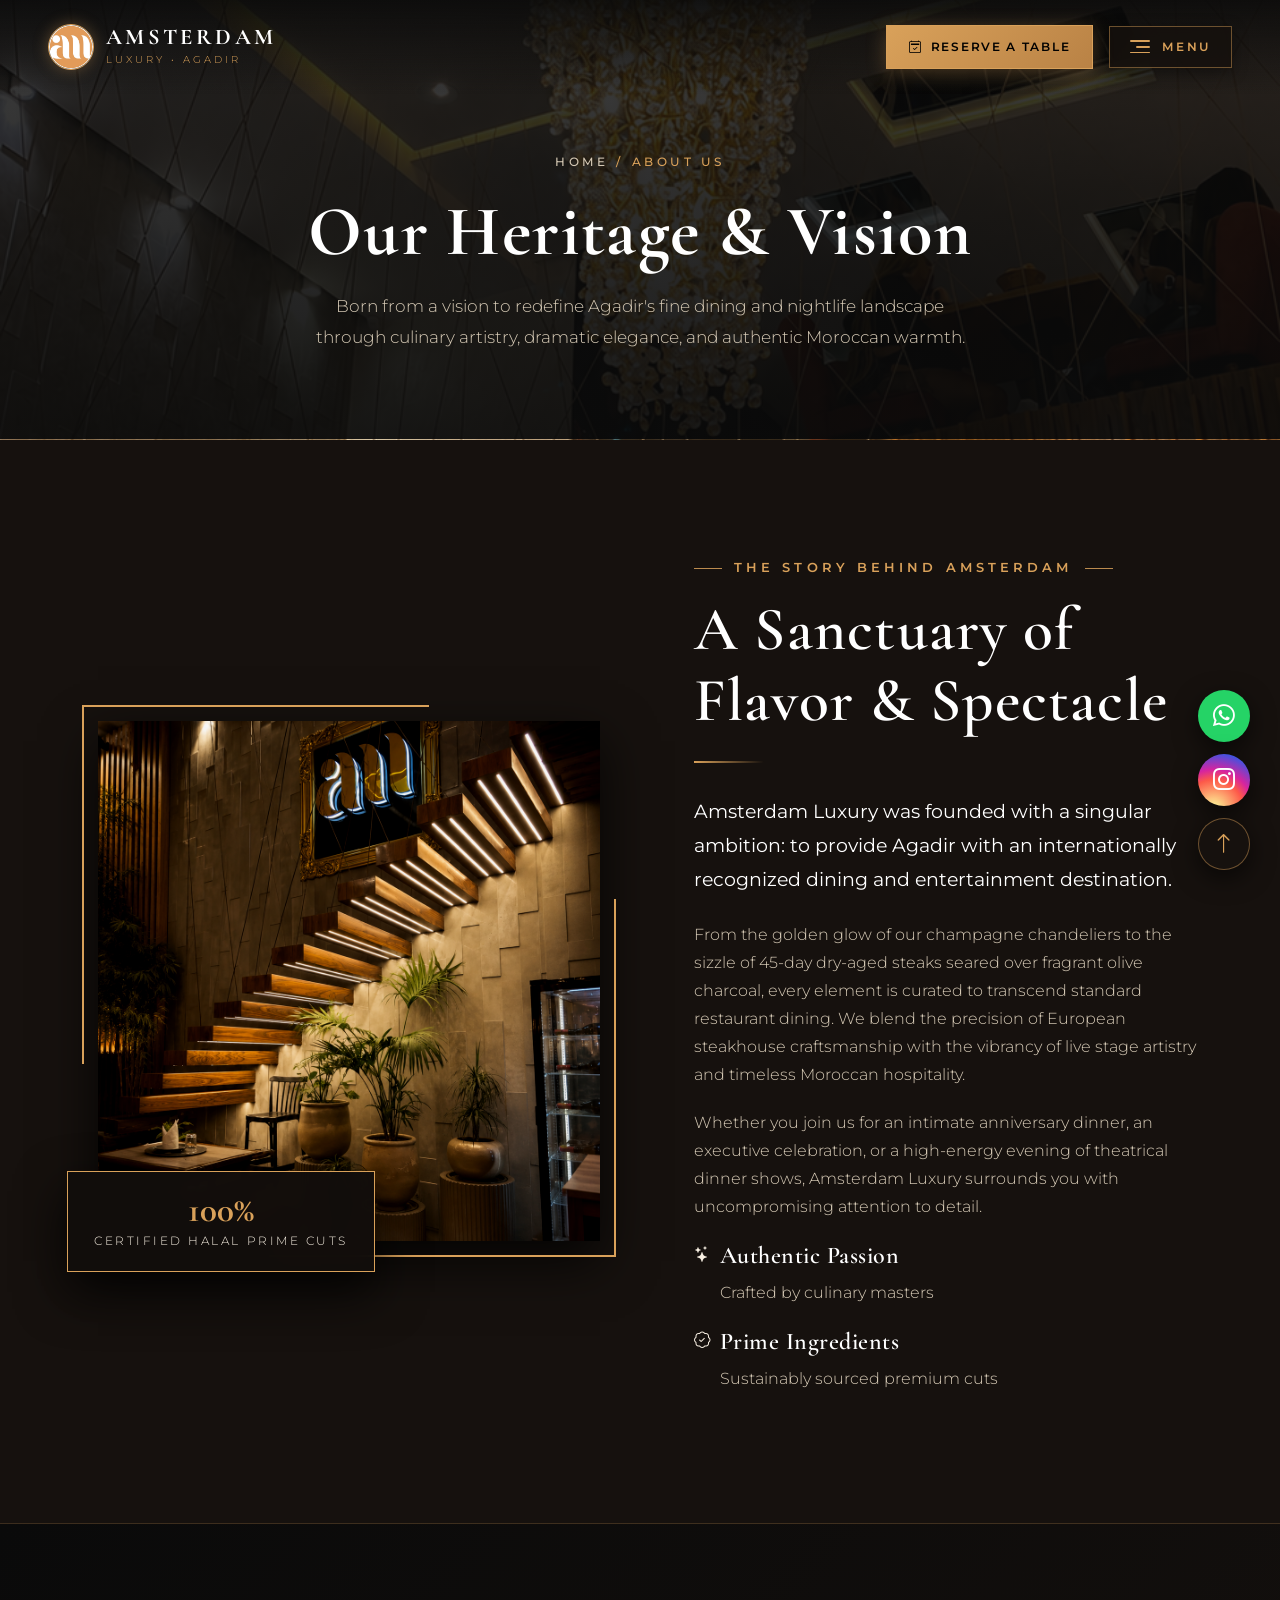
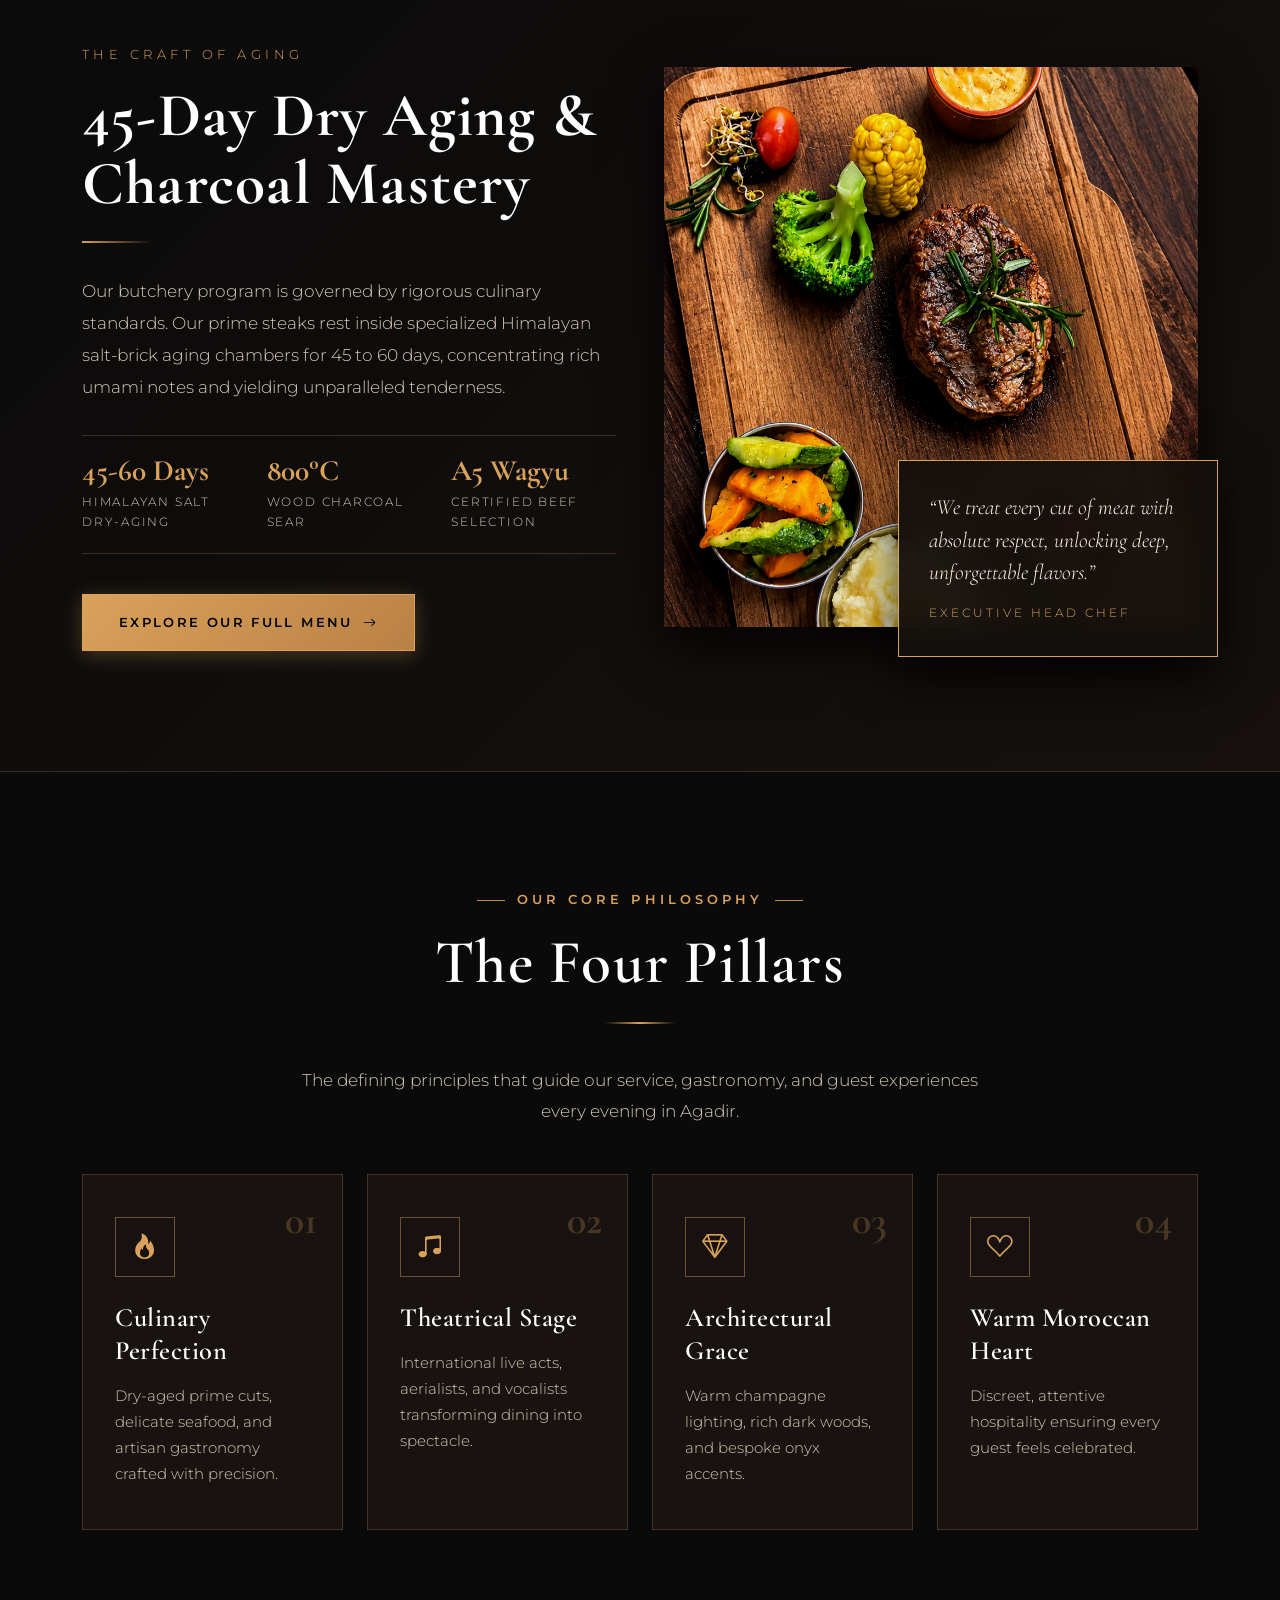
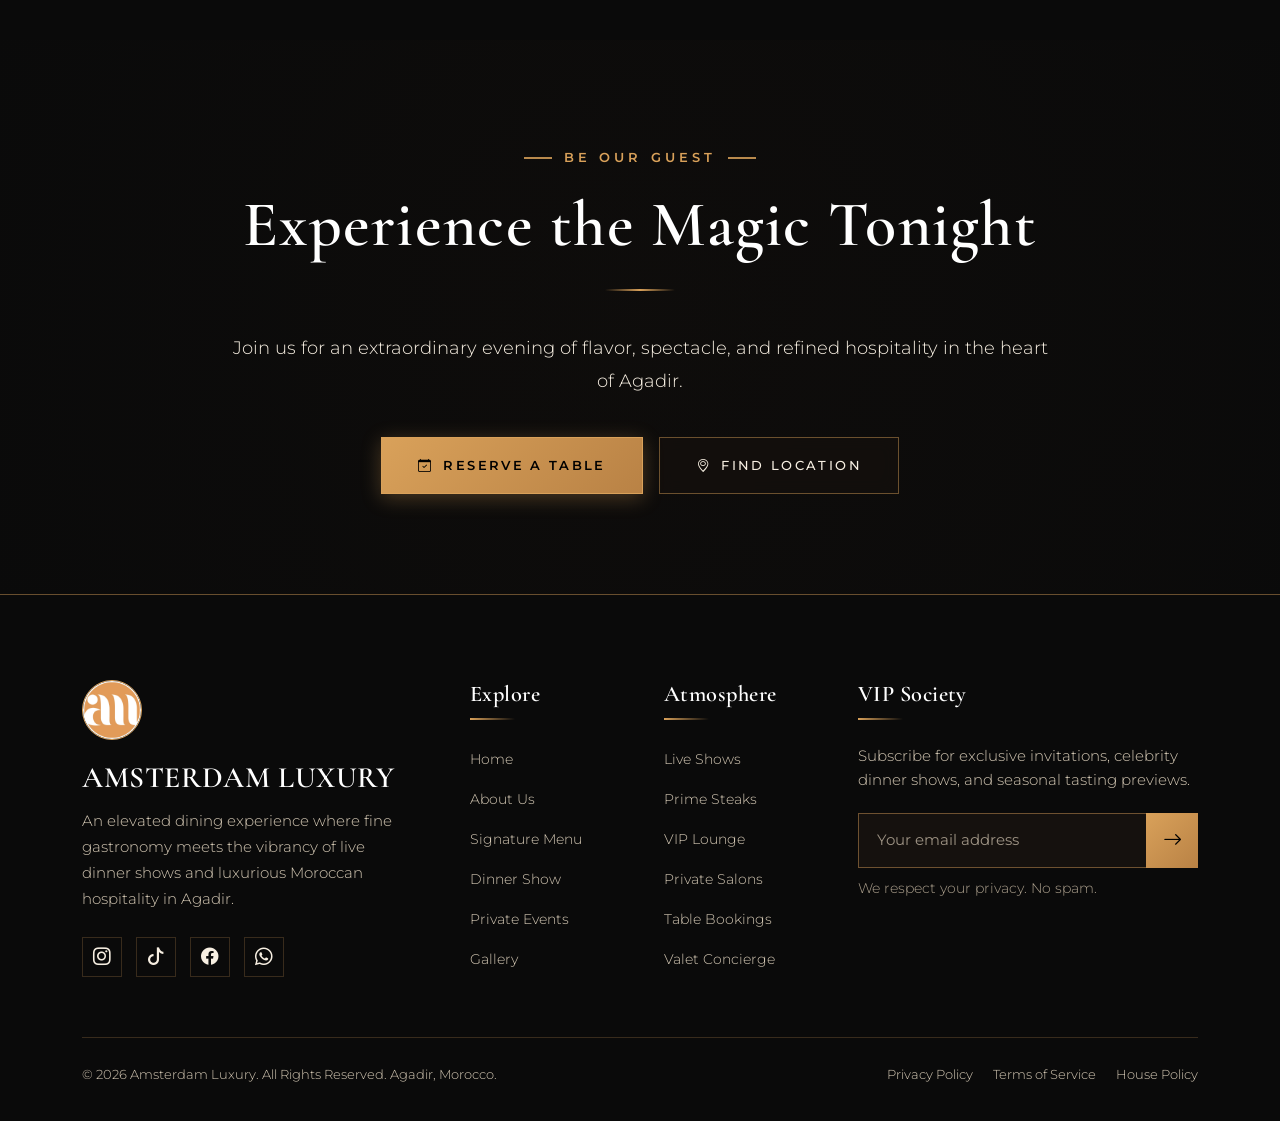
==== about.html @ 9286256c "first commit" ====
<!DOCTYPE html>
<html lang="en">

<head>
    <meta charset="UTF-8">
    <meta name="viewport" content="width=device-width, initial-scale=1.0">

    <!-- Primary SEO Meta Tags -->
    <title>About Us | Amsterdam Luxury Restaurant Agadir</title>
    <meta name="title" content="About Us | Amsterdam Luxury Restaurant Agadir">
    <meta name="description"
        content="Discover the story and heritage behind Amsterdam Luxury in Agadir. Where Michelin-inspired culinary mastery meets live dinner shows and bespoke Moroccan hospitality.">
    <meta name="keywords"
        content="About Amsterdam Luxury, Agadir fine dining history, luxury steakhouse Agadir, dinner show story Agadir">
    <meta name="robots" content="index, follow">
    <link rel="canonical" href="https://amsterdamluxury.ma/about.html">

    <!-- Open Graph / Facebook -->
    <meta property="og:type" content="restaurant">
    <meta property="og:url" content="https://amsterdamluxury.ma/about.html">
    <meta property="og:title" content="About Us | Amsterdam Luxury Restaurant Agadir">
    <meta property="og:description" content="Discover the story and heritage behind Amsterdam Luxury in Agadir.">
    <meta property="og:image" content="./assets/imgs/Amsterdam_BG.jpeg">

    <!-- Favicon -->
    <link rel="icon" type="image/jpeg" href="./assets/imgs/Amsterdam_Logo.jpeg">

    <!-- Bootstrap 5.3 CSS -->
    <link href="https://cdn.jsdelivr.net/npm/bootstrap@5.3.3/dist/css/bootstrap.min.css" rel="stylesheet"
        integrity="sha384-QWTKZyjpPEjISv5WaRU9OFeRpok6YctnYmDr5pNlyT2bRjXh0JMhjY6hW+ALEwIH" crossorigin="anonymous">

    <!-- Bootstrap Icons -->
    <link rel="stylesheet" href="https://cdn.jsdelivr.net/npm/bootstrap-icons@1.11.3/font/bootstrap-icons.min.css">

    <!-- AOS Animation Library CSS -->
    <link rel="stylesheet" href="https://cdn.jsdelivr.net/npm/aos@2.3.4/dist/aos.css">

    <!-- Custom Luxury Stylesheet -->
    <link rel="stylesheet" href="./assets/css/style.css">
</head>

<body>

    <!-- ======================================================================
         1. HEADER & NAVBAR
         ====================================================================== -->
    <header class="header_navbar">
        <div class="container-fluid px-lg-5 px-3">
            <div class="d-flex align-items-center justify-content-between">

                <!-- Brand / Logo -->
                <a href="index.html" class="brand_logo_link" aria-label="Amsterdam Luxury Homepage">
                    <img src="./assets/imgs/Amsterdam_Logo.jpeg" alt="Amsterdam Luxury Logo" class="brand_logo_img">
                    <div class="brand_text_box">
                        <span class="brand_title">AMSTERDAM</span>
                        <span class="brand_tagline">LUXURY • AGADIR</span>
                    </div>
                </a>

                <!-- Right Action Controls: Reserve Table + Menu Toggle -->
                <div class="d-flex align-items-center gap-3">
                    <a href="index.html#reservation" class="luxury_btn_gold header_reserve_btn">
                        <i class="bi bi-calendar2-check"></i> Reserve a Table
                    </a>

                    <!-- Luxury Menu Toggle Button -->
                    <button class="header_menu_toggle_btn" id="header_menu_toggle_btn"
                        aria-label="Toggle navigation menu">
                        <span class="toggle_bars_icon">
                            <span class="bar bar_top"></span>
                            <span class="bar bar_mid"></span>
                            <span class="bar bar_bot"></span>
                        </span>
                        <span class="toggle_btn_label">MENU</span>
                    </button>
                </div>

            </div>
        </div>
    </header>

    <!-- Luxury Sidebar Navigation Drawer -->
    <div class="drawer_backdrop"></div>
    <aside class="luxury_sidebar_drawer" aria-label="Main Navigation Sidebar">
        <div class="drawer_header">
            <a href="index.html" class="drawer_brand_box">
                <img src="./assets/imgs/Amsterdam_Logo.jpeg" alt="Amsterdam Luxury" class="drawer_brand_logo">
                <div>
                    <span class="drawer_brand_title">AMSTERDAM LUXURY</span>
                    <span class="drawer_brand_sub">RESTAURANT • LOUNGE • SHOW</span>
                </div>
            </a>
            <button class="drawer_close_btn" aria-label="Close navigation menu">
                <i class="bi bi-x-lg"></i> CLOSE
            </button>
        </div>

        <div class="drawer_body_content">
            <ul class="drawer_links">
                <li>
                    <a href="index.html" class="drawer_link">
                        <span class="drawer_link_num">01</span>
                        <span class="drawer_link_text">Home</span>
                        <i class="bi bi-arrow-right drawer_link_arrow"></i>
                    </a>
                </li>
                <li>
                    <a href="about.html" class="drawer_link active">
                        <span class="drawer_link_num">02</span>
                        <span class="drawer_link_text">About Us</span>
                        <i class="bi bi-arrow-right drawer_link_arrow"></i>
                    </a>
                </li>
                <li>
                    <a href="menu.html" class="drawer_link">
                        <span class="drawer_link_num">03</span>
                        <span class="drawer_link_text">Signature Menu</span>
                        <i class="bi bi-arrow-right drawer_link_arrow"></i>
                    </a>
                </li>
                <li>
                    <a href="dinner-show.html" class="drawer_link">
                        <span class="drawer_link_num">04</span>
                        <span class="drawer_link_text">Live Dinner Show</span>
                        <i class="bi bi-arrow-right drawer_link_arrow"></i>
                    </a>
                </li>
                <li>
                    <a href="private-events.html" class="drawer_link">
                        <span class="drawer_link_num">05</span>
                        <span class="drawer_link_text">Private Events</span>
                        <i class="bi bi-arrow-right drawer_link_arrow"></i>
                    </a>
                </li>
                <li>
                    <a href="gallery.html" class="drawer_link">
                        <span class="drawer_link_num">06</span>
                        <span class="drawer_link_text">Visual Gallery</span>
                        <i class="bi bi-arrow-right drawer_link_arrow"></i>
                    </a>
                </li>
                <li>
                    <a href="contact.html" class="drawer_link">
                        <span class="drawer_link_num">07</span>
                        <span class="drawer_link_text">Contact & Location</span>
                        <i class="bi bi-arrow-right drawer_link_arrow"></i>
                    </a>
                </li>
            </ul>

            <div class="drawer_info_box">
                <div class="drawer_info_item">
                    <i class="bi bi-geo-alt text-warning"></i>
                    <span>Résidence Islane GH14, N6, Agadir 80000, Morocco</span>
                </div>
                <div class="drawer_info_item">
                    <i class="bi bi-clock text-warning"></i>
                    <span>Nightly: 18:00 – 03:00 (Dinner & Show)</span>
                </div>
                <div class="drawer_info_item">
                    <i class="bi bi-telephone text-warning"></i>
                    <span>+212 5 28 20 17 99</span>
                </div>
            </div>
        </div>

        <div class="drawer_footer">
            <div class="d-flex flex-column gap-2 mb-3">
                <a href="index.html#reservation" class="luxury_btn_gold w-100 text-center">
                    <i class="bi bi-calendar-check"></i> Book VIP Table
                </a>
                <a href="https://wa.me/212609070598" target="_blank" rel="noopener noreferrer"
                    class="luxury_btn_whatsapp w-100 text-center">
                    <i class="bi bi-whatsapp"></i> Chat on WhatsApp Concierge
                </a>
            </div>

            <div class="drawer_social_row">
                <a href="https://instagram.com/amsterdamagadir" target="_blank" rel="noopener noreferrer"
                    class="drawer_social_icon" aria-label="Instagram"><i class="bi bi-instagram"></i></a>
                <a href="https://tiktok.com/@amsterdamluxury" target="_blank" rel="noopener noreferrer"
                    class="drawer_social_icon" aria-label="TikTok"><i class="bi bi-tiktok"></i></a>
                <a href="https://facebook.com" target="_blank" rel="noopener noreferrer" class="drawer_social_icon"
                    aria-label="Facebook"><i class="bi bi-facebook"></i></a>
                <a href="https://wa.me/212609070598" target="_blank" rel="noopener noreferrer"
                    class="drawer_social_icon" aria-label="WhatsApp"><i class="bi bi-whatsapp"></i></a>
            </div>
        </div>
    </aside>

    <!-- ======================================================================
         2. PAGE HEADER BANNER
         ====================================================================== -->
    <section class="page_header_section"
        style="background-image: url('./assets/imgs/Restaurant/Restaurent_Asthetic5.PNG');">
        <div class="page_header_overlay"></div>
        <div class="container">
            <div class="page_header_content" data-aos="fade-up">
                <div class="page_breadcrumb">
                    <a href="index.html">Home</a>
                    <span>/</span>
                    <span>About Us</span>
                </div>
                <h1 class="page_header_title">Our Heritage & Vision</h1>
                <p class="page_header_desc">
                    Born from a vision to redefine Agadir's fine dining and nightlife landscape through culinary
                    artistry, dramatic elegance, and authentic Moroccan warmth.
                </p>
            </div>
        </div>
    </section>

    <!-- ======================================================================
         3. BRAND STORY & PHILOSOPHY
         ====================================================================== -->
    <section class="luxury_section about_section">
        <div class="container">
            <div class="row align-items-center g-5">

                <!-- Left: Framed Image -->
                <div class="col-lg-6 col-12" data-aos="fade-right">
                    <div class="about_image_frame">
                        <img src="./assets/imgs/Restaurant/Restaurent_Asthetic1.PNG"
                            alt="Amsterdam Luxury Agadir cantilevered staircase" class="about_main_img">
                        <div class="about_floating_badge">
                            <span class="badge_number">100%</span>
                            <span class="badge_text">Certified Halal Prime Cuts</span>
                        </div>
                    </div>
                </div>

                <!-- Right: Story Narrative -->
                <div class="col-lg-6 col-12" data-aos="fade-left">
                    <div class="about_content_box">
                        <span class="section_label">THE STORY BEHIND AMSTERDAM</span>
                        <h2 class="section_title">A Sanctuary of Flavor & Spectacle</h2>
                        <div class="gold_divider_left"></div>

                        <p class="about_lead_text">
                            Amsterdam Luxury was founded with a singular ambition: to provide Agadir with an
                            internationally recognized dining and entertainment destination.
                        </p>

                        <p>
                            From the golden glow of our champagne chandeliers to the sizzle of 45-day dry-aged steaks
                            seared over fragrant olive charcoal, every element is curated to transcend standard
                            restaurant dining. We blend the precision of European steakhouse craftsmanship with the
                            vibrancy of live stage artistry and timeless Moroccan hospitality.
                        </p>

                        <p>
                            Whether you join us for an intimate anniversary dinner, an executive celebration, or a
                            high-energy evening of theatrical dinner shows, Amsterdam Luxury surrounds you with
                            uncompromising attention to detail.
                        </p>

                        <div class="about_feature_list">
                            <div class="about_feature_item">
                                <i class="bi bi-stars about_feature_icon"></i>
                                <div>
                                    <h4 class="about_feature_title">Authentic Passion</h4>
                                    <p class="about_feature_sub">Crafted by culinary masters</p>
                                </div>
                            </div>
                            <div class="about_feature_item">
                                <i class="bi bi-patch-check about_feature_icon"></i>
                                <div>
                                    <h4 class="about_feature_title">Prime Ingredients</h4>
                                    <p class="about_feature_sub">Sustainably sourced premium cuts</p>
                                </div>
                            </div>
                        </div>

                    </div>
                </div>

            </div>
        </div>
    </section>

    <!-- ======================================================================
         4. CULINARY MASTERY & DRY AGING CRAFT
         ====================================================================== -->
    <section class="editorial_section">
        <div class="container">
            <div class="row align-items-center g-5">

                <div class="col-lg-6 col-12" data-aos="fade-right">
                    <span class="editorial_eyebrow">THE CRAFT OF AGING</span>
                    <h2 class="editorial_headline">45-Day Dry Aging & Charcoal Mastery</h2>
                    <div class="gold_divider_left"></div>
                    <p class="editorial_p">
                        Our butchery program is governed by rigorous culinary standards. Our prime steaks rest inside
                        specialized Himalayan salt-brick aging chambers for 45 to 60 days, concentrating rich umami
                        notes and yielding unparalleled tenderness.
                    </p>

                    <div class="editorial_spec_grid">
                        <div>
                            <span class="spec_value">45-60 Days</span>
                            <span class="spec_label">Himalayan Salt Dry-Aging</span>
                        </div>
                        <div>
                            <span class="spec_value">800°C</span>
                            <span class="spec_label">Wood Charcoal Sear</span>
                        </div>
                        <div>
                            <span class="spec_value">A5 Wagyu</span>
                            <span class="spec_label">Certified Beef Selection</span>
                        </div>
                    </div>

                    <a href="menu.html" class="luxury_btn_gold">
                        Explore Our Full Menu <i class="bi bi-arrow-right"></i>
                    </a>
                </div>

                <div class="col-lg-6 col-12" data-aos="fade-left">
                    <div class="editorial_image_wrapper">
                        <img src="./assets/imgs/Restaurant/Food1.PNG" alt="Chef slicing aged prime steak"
                            class="editorial_main_img">
                        <div class="editorial_quote_card">
                            <p class="editorial_quote_text">
                                “We treat every cut of meat with absolute respect, unlocking deep, unforgettable
                                flavors.”
                            </p>
                            <span class="editorial_quote_author">Executive Head Chef</span>
                        </div>
                    </div>
                </div>

            </div>
        </div>
    </section>

    <!-- ======================================================================
         5. THE FOUR PILLARS OF AMSTERDAM LUXURY
         ====================================================================== -->
    <section class="luxury_section experience_section">
        <div class="container">
            <div class="text-center" data-aos="fade-up">
                <span class="section_label">OUR CORE PHILOSOPHY</span>
                <h2 class="section_title">The Four Pillars</h2>
                <div class="gold_divider"></div>
                <p class="section_subtitle">
                    The defining principles that guide our service, gastronomy, and guest experiences every evening in
                    Agadir.
                </p>
            </div>

            <div class="row g-4 mt-4">
                <div class="col-lg-3 col-md-6 col-12" data-aos="fade-up" data-aos-delay="100">
                    <div class="experience_card">
                        <span class="experience_card_number">01</span>
                        <div class="experience_icon_box">
                            <i class="bi bi-fire"></i>
                        </div>
                        <h3 class="experience_title">Culinary Perfection</h3>
                        <p class="experience_desc">Dry-aged prime cuts, delicate seafood, and artisan gastronomy crafted
                            with precision.</p>
                    </div>
                </div>
                <div class="col-lg-3 col-md-6 col-12" data-aos="fade-up" data-aos-delay="200">
                    <div class="experience_card">
                        <span class="experience_card_number">02</span>
                        <div class="experience_icon_box">
                            <i class="bi bi-music-note-beamed"></i>
                        </div>
                        <h3 class="experience_title">Theatrical Stage</h3>
                        <p class="experience_desc">International live acts, aerialists, and vocalists transforming
                            dining into spectacle.</p>
                    </div>
                </div>
                <div class="col-lg-3 col-md-6 col-12" data-aos="fade-up" data-aos-delay="300">
                    <div class="experience_card">
                        <span class="experience_card_number">03</span>
                        <div class="experience_icon_box">
                            <i class="bi bi-gem"></i>
                        </div>
                        <h3 class="experience_title">Architectural Grace</h3>
                        <p class="experience_desc">Warm champagne lighting, rich dark woods, and bespoke onyx accents.
                        </p>
                    </div>
                </div>
                <div class="col-lg-3 col-md-6 col-12" data-aos="fade-up" data-aos-delay="400">
                    <div class="experience_card">
                        <span class="experience_card_number">04</span>
                        <div class="experience_icon_box">
                            <i class="bi bi-suit-heart"></i>
                        </div>
                        <h3 class="experience_title">Warm Moroccan Heart</h3>
                        <p class="experience_desc">Discreet, attentive hospitality ensuring every guest feels
                            celebrated.</p>
                    </div>
                </div>
            </div>

        </div>
    </section>

    <!-- ======================================================================
         6. CTA BANNER
         ====================================================================== -->
    <section class="atmosphere_section"
        style="background-image: url('./assets/imgs/Restaurant/Restaurent_Asthetic2.PNG');">
        <div class="atmosphere_overlay"></div>
        <div class="container">
            <div class="atmosphere_content" data-aos="zoom-in">
                <span class="section_label">BE OUR GUEST</span>
                <h2 class="atmosphere_title">Experience the Magic Tonight</h2>
                <div class="gold_divider"></div>
                <p class="atmosphere_text">
                    Join us for an extraordinary evening of flavor, spectacle, and refined hospitality in the heart of
                    Agadir.
                </p>
                <div class="d-flex justify-content-center gap-3 flex-wrap">
                    <a href="index.html#reservation" class="luxury_btn_gold">
                        <i class="bi bi-calendar-check"></i> Reserve a Table
                    </a>
                    <a href="contact.html" class="luxury_btn_outline">
                        <i class="bi bi-geo-alt"></i> Find Location
                    </a>
                </div>
            </div>
        </div>
    </section>

    <!-- ======================================================================
         7. FOOTER
         ====================================================================== -->
    <footer class="luxury_footer">
        <div class="container">
            <div class="row g-5">

                <div class="col-lg-4 col-md-6 col-12">
                    <img src="./assets/imgs/Amsterdam_Logo.jpeg" alt="Amsterdam Luxury Logo" class="footer_brand_logo">
                    <h3 class="footer_brand_title">AMSTERDAM LUXURY</h3>
                    <p class="footer_brand_desc">
                        An elevated dining experience where fine gastronomy meets the vibrancy of live dinner shows and
                        luxurious Moroccan hospitality in Agadir.
                    </p>
                    <div class="footer_social_icons">
                        <a href="https://instagram.com/amsterdamagadir" target="_blank" rel="noopener noreferrer"
                            class="footer_social_btn" aria-label="Instagram"><i class="bi bi-instagram"></i></a>
                        <a href="https://tiktok.com/@amsterdamluxury" target="_blank" rel="noopener noreferrer"
                            class="footer_social_btn" aria-label="TikTok"><i class="bi bi-tiktok"></i></a>
                        <a href="https://facebook.com" target="_blank" rel="noopener noreferrer"
                            class="footer_social_btn" aria-label="Facebook"><i class="bi bi-facebook"></i></a>
                        <a href="https://wa.me/212609070598" target="_blank" rel="noopener noreferrer"
                            class="footer_social_btn" aria-label="WhatsApp"><i class="bi bi-whatsapp"></i></a>
                    </div>
                </div>

                <div class="col-lg-2 col-md-6 col-6">
                    <h4 class="footer_heading">Explore</h4>
                    <ul class="footer_links_list">
                        <li><a href="index.html" class="footer_link_item">Home</a></li>
                        <li><a href="about.html" class="footer_link_item">About Us</a></li>
                        <li><a href="menu.html" class="footer_link_item">Signature Menu</a></li>
                        <li><a href="dinner-show.html" class="footer_link_item">Dinner Show</a></li>
                        <li><a href="private-events.html" class="footer_link_item">Private Events</a></li>
                        <li><a href="gallery.html" class="footer_link_item">Gallery</a></li>
                    </ul>
                </div>

                <div class="col-lg-2 col-md-6 col-6">
                    <h4 class="footer_heading">Atmosphere</h4>
                    <ul class="footer_links_list">
                        <li><a href="dinner-show.html" class="footer_link_item">Live Shows</a></li>
                        <li><a href="menu.html" class="footer_link_item">Prime Steaks</a></li>
                        <li><a href="private-events.html" class="footer_link_item">VIP Lounge</a></li>
                        <li><a href="private-events.html" class="footer_link_item">Private Salons</a></li>
                        <li><a href="index.html#reservation" class="footer_link_item">Table Bookings</a></li>
                        <li><a href="contact.html" class="footer_link_item">Valet Concierge</a></li>
                    </ul>
                </div>

                <div class="col-lg-4 col-md-6 col-12">
                    <h4 class="footer_heading">VIP Society</h4>
                    <p class="footer_newsletter_desc">
                        Subscribe for exclusive invitations, celebrity dinner shows, and seasonal tasting previews.
                    </p>
                    <form class="newsletter_form"
                        onsubmit="event.preventDefault(); show_luxury_toast('Subscribed Successfully', 'Thank you for joining the Amsterdam Luxury society.'); this.reset();">
                        <input type="email" class="newsletter_input" placeholder="Your email address" required>
                        <button type="submit" class="newsletter_submit_btn" aria-label="Subscribe"><i
                                class="bi bi-arrow-right"></i></button>
                    </form>
                    <small class="text-muted d-block mt-2">We respect your privacy. No spam.</small>
                </div>

            </div>

            <div class="footer_bottom_bar">
                <p class="copyright_text">&copy; 2026 Amsterdam Luxury. All Rights Reserved. Agadir, Morocco.</p>
                <div class="legal_links">
                    <a href="about.html" class="legal_link">Privacy Policy</a>
                    <a href="about.html" class="legal_link">Terms of Service</a>
                    <a href="contact.html" class="legal_link">House Policy</a>
                </div>
            </div>

        </div>
    </footer>

    <!-- Floating Actions -->
    <div class="floating_actions_wrapper">
        <a href="https://wa.me/212609070598" target="_blank" rel="noopener noreferrer"
            class="floating_btn floating_btn_whatsapp" aria-label="Chat on WhatsApp"><i class="bi bi-whatsapp"></i></a>
        <a href="https://instagram.com/amsterdamagadir" target="_blank" rel="noopener noreferrer"
            class="floating_btn floating_btn_instagram" aria-label="Follow Instagram"><i
                class="bi bi-instagram"></i></a>
        <button id="back_to_top_btn" class="floating_btn floating_btn_top" aria-label="Back to top"><i
                class="bi bi-arrow-up"></i></button>
    </div>

    <!-- Bootstrap 5.3 JS Bundle & AOS -->
    <script src="https://cdn.jsdelivr.net/npm/bootstrap@5.3.3/dist/js/bootstrap.bundle.min.js"
        integrity="sha384-YvpcrYf0tY3lHB60NNkmXc5s9fDVZLESaAA55NDzOxhy9GkcIdslK1eN7N6jIeHz"
        crossorigin="anonymous"></script>
    <script src="https://cdn.jsdelivr.net/npm/aos@2.3.4/dist/aos.js"></script>
    <script src="./assets/js/script.js"></script>
</body>

</html>
---- assets/css/style.css ----
/* ==========================================================================
   AMSTERDAM LUXURY — OFFICIAL STYLESHEET
   Location: Agadir, Morocco
   Design Theme: Moroccan Fine Dining, Luxury Lounge & Live Dinner Show
   ========================================================================== */

/* --------------------------------------------------------------------------
   1. GOOGLE FONTS & DESIGN TOKENS
   -------------------------------------------------------------------------- */
@import url('https://fonts.googleapis.com/css2?family=Cormorant+Garamond:ital,wght@0,400;0,500;0,600;0,700;1,400;1,600&family=Montserrat:wght@200;300;400;500;600;700&display=swap');

:root {
    /* Color Palette */
    --primary_color: #D9A15A;
    --secondary_color: #B98245;
    --gold_light: #F2CA85;
    --gold_glow: rgba(217, 161, 90, 0.25);
    --gold_border: rgba(217, 161, 90, 0.45);
    --gold_border_light: rgba(217, 161, 90, 0.22);

    --dark_color: #0A0A0A;
    --dark_body: #0E0C0B;
    --dark_brown: #16110E;
    --dark_card: #181310;
    --dark_surface: #1E1713;
    --dark_accent: #261D17;

    --cream_color: #F7EFE2;
    --cream_muted: #D5C9B5;
    --cream_dim: #ADA18E;
    --white_color: #FFFFFF;
    --glass_bg: rgba(22, 17, 14, 0.85);
    --glass_border: rgba(217, 161, 90, 0.28);

    /* Typography */
    --heading_font: 'Cormorant Garamond', Georgia, serif;
    --body_font: 'Montserrat', -apple-system, BlinkMacSystemFont, 'Segoe UI', Roboto, sans-serif;

    /* Transitions & Shadows */
    --transition_fast: 0.25s ease;
    --transition_smooth: 0.4s cubic-bezier(0.16, 1, 0.3, 1);
    --transition_slow: 0.7s cubic-bezier(0.16, 1, 0.3, 1);
    --luxury_shadow: 0 20px 50px rgba(0, 0, 0, 0.8);
    --gold_shadow: 0 10px 30px rgba(217, 161, 90, 0.25);
}

/* --------------------------------------------------------------------------
   2. GLOBAL RESETS & BASE STYLES
   -------------------------------------------------------------------------- */
*,
*::before,
*::after {
    box-sizing: border-box;
    margin: 0;
    padding: 0;
}

html {
    scroll-behavior: smooth;
    scroll-padding-top: 90px;
    font-size: 16px;
    overflow-x: hidden;
}

body {
    background-color: var(--dark_color);
    color: var(--cream_color);
    font-family: var(--body_font);
    font-weight: 300;
    line-height: 1.75;
    overflow-x: hidden;
    -webkit-font-smoothing: antialiased;
    -moz-osx-font-smoothing: grayscale;
    background-image:
        radial-gradient(circle at 15% 15%, rgba(217, 161, 90, 0.04) 0%, transparent 45%),
        radial-gradient(circle at 85% 85%, rgba(185, 130, 69, 0.04) 0%, transparent 45%);
}

::selection {
    background: var(--primary_color);
    color: var(--dark_color);
}

img {
    max-width: 100%;
    height: auto;
    display: block;
}

a {
    color: var(--primary_color);
    text-decoration: none;
    transition: color var(--transition_fast);
}

a:hover {
    color: var(--gold_light);
}

h1,
h2,
h3,
h4,
h5,
h6 {
    font-family: var(--heading_font);
    color: var(--white_color);
    font-weight: 600;
    line-height: 1.25;
    letter-spacing: 0.02em;
}

p {
    margin-bottom: 1.25rem;
    color: var(--cream_muted);
    font-size: 1rem;
}

.text-muted {
    color: var(--cream_dim) !important;
}

/* Custom Scrollbar */
::-webkit-scrollbar {
    width: 8px;
}

::-webkit-scrollbar-track {
    background: var(--dark_color);
}

::-webkit-scrollbar-thumb {
    background: var(--dark_accent);
    border-radius: 4px;
    border: 1px solid var(--gold_border_light);
}

::-webkit-scrollbar-thumb:hover {
    background: var(--primary_color);
}

/* --------------------------------------------------------------------------
   3. REUSABLE LUXURY UI ATOMS & UTILITIES
   -------------------------------------------------------------------------- */
.luxury_section {
    position: relative;
    padding: 110px 0;
    overflow: hidden;
}

.section_label {
    display: inline-flex;
    align-items: center;
    gap: 12px;
    font-size: 0.8rem;
    font-weight: 600;
    letter-spacing: 0.32em;
    text-transform: uppercase;
    color: var(--primary_color);
    margin-bottom: 1rem;
}

.section_label::before,
.section_label::after {
    content: '';
    display: inline-block;
    width: 28px;
    height: 1.5px;
    background: var(--primary_color);
    opacity: 0.85;
}

.section_title {
    font-size: clamp(2.3rem, 4.8vw, 4rem);
    font-weight: 600;
    color: var(--white_color);
    margin-bottom: 1.25rem;
    line-height: 1.15;
}

.section_subtitle {
    font-size: clamp(1.02rem, 1.35vw, 1.18rem);
    color: var(--cream_muted);
    max-width: 700px;
    margin: 0 auto;
    font-weight: 300;
    line-height: 1.8;
}

.gold_divider {
    width: 70px;
    height: 2px;
    background: linear-gradient(90deg, transparent, var(--primary_color), transparent);
    margin: 1.5rem auto 2.5rem;
}

.gold_divider_left {
    width: 70px;
    height: 2px;
    background: linear-gradient(90deg, var(--primary_color), transparent);
    margin: 1.5rem 0 2rem;
}

/* Luxury Buttons */
.luxury_btn_gold {
    display: inline-flex;
    align-items: center;
    justify-content: center;
    gap: 10px;
    background: linear-gradient(135deg, var(--primary_color) 0%, var(--secondary_color) 100%);
    color: #000000 !important;
    font-family: var(--body_font);
    font-size: 0.82rem;
    font-weight: 600;
    letter-spacing: 0.18em;
    text-transform: uppercase;
    padding: 16px 36px;
    border: 1px solid var(--primary_color);
    border-radius: 0;
    position: relative;
    overflow: hidden;
    z-index: 1;
    transition: all var(--transition_smooth);
    box-shadow: 0 4px 20px rgba(217, 161, 90, 0.3);
    cursor: pointer;
}

.luxury_btn_gold::before {
    content: '';
    position: absolute;
    top: 0;
    left: -100%;
    width: 100%;
    height: 100%;
    background: linear-gradient(90deg, transparent, rgba(255, 255, 255, 0.4), transparent);
    transition: left 0.6s ease;
    z-index: -1;
}

.luxury_btn_gold:hover {
    transform: translateY(-3px);
    box-shadow: 0 8px 30px rgba(217, 161, 90, 0.5);
    color: #000000 !important;
}

.luxury_btn_gold:hover::before {
    left: 100%;
}

.luxury_btn_outline {
    display: inline-flex;
    align-items: center;
    justify-content: center;
    gap: 10px;
    background: rgba(22, 17, 14, 0.6);
    color: var(--cream_color) !important;
    font-family: var(--body_font);
    font-size: 0.82rem;
    font-weight: 500;
    letter-spacing: 0.18em;
    text-transform: uppercase;
    padding: 16px 36px;
    border: 1px solid var(--gold_border);
    border-radius: 0;
    position: relative;
    transition: all var(--transition_smooth);
    backdrop-filter: blur(8px);
    cursor: pointer;
}

.luxury_btn_outline:hover {
    background: var(--primary_color);
    color: #000000 !important;
    border-color: var(--primary_color);
    transform: translateY(-3px);
    box-shadow: 0 8px 25px rgba(217, 161, 90, 0.35);
}

.luxury_btn_whatsapp {
    display: inline-flex;
    align-items: center;
    justify-content: center;
    gap: 10px;
    background: #1b4d3e;
    color: #ffffff !important;
    font-size: 0.82rem;
    font-weight: 600;
    letter-spacing: 0.15em;
    text-transform: uppercase;
    padding: 15px 32px;
    border: 1px solid rgba(37, 211, 102, 0.4);
    transition: all var(--transition_smooth);
    box-shadow: 0 6px 20px rgba(27, 77, 62, 0.4);
}

.luxury_btn_whatsapp:hover {
    background: #25D366;
    color: #0a0a0a !important;
    transform: translateY(-3px);
    box-shadow: 0 8px 30px rgba(37, 211, 102, 0.55);
}

/* --------------------------------------------------------------------------
   4. HEADER & NAVIGATION
   -------------------------------------------------------------------------- */
.header_navbar {
    position: fixed;
    top: 0;
    left: 0;
    width: 100%;
    z-index: 1050;
    padding: 24px 0;
    transition: all var(--transition_smooth);
    background: linear-gradient(180deg, rgba(10, 10, 10, 0.85) 0%, transparent 100%);
}

.header_navbar.scrolled {
    padding: 14px 0;
    background: rgba(10, 10, 10, 0.96);
    backdrop-filter: blur(16px);
    -webkit-backdrop-filter: blur(16px);
    border-bottom: 1px solid var(--gold_border_light);
    box-shadow: 0 10px 30px rgba(0, 0, 0, 0.85);
}

.brand_logo_link {
    display: flex;
    align-items: center;
    gap: 12px;
    text-decoration: none;
    flex-shrink: 0;
    min-width: 0;
}

.brand_logo_img {
    width: 46px;
    height: 46px;
    object-fit: cover;
    border-radius: 50%;
    border: 1px solid var(--primary_color);
    box-shadow: 0 0 15px rgba(217, 161, 90, 0.35);
    flex-shrink: 0;
    transition: transform var(--transition_fast);
}

.brand_logo_link:hover .brand_logo_img {
    transform: rotate(10deg) scale(1.05);
}

.brand_text_box {
    display: flex;
    flex-direction: column;
    min-width: 0;
}

.brand_title {
    font-family: var(--heading_font);
    font-size: 1.4rem;
    font-weight: 700;
    letter-spacing: 0.15em;
    color: var(--white_color);
    line-height: 1;
    white-space: nowrap;
}

.brand_tagline {
    font-size: 0.62rem;
    letter-spacing: 0.3em;
    text-transform: uppercase;
    color: var(--primary_color);
    margin-top: 3px;
    white-space: nowrap;
}

.nav_menu_list {
    display: flex;
    align-items: center;
    gap: 28px;
    list-style: none;
    margin: 0;
    padding: 0;
}

.nav_item_link {
    font-family: var(--body_font);
    font-size: 0.82rem;
    font-weight: 500;
    letter-spacing: 0.16em;
    text-transform: uppercase;
    color: var(--cream_color) !important;
    position: relative;
    padding: 6px 0;
    transition: color var(--transition_fast);
}

.nav_item_link::after {
    content: '';
    position: absolute;
    bottom: 0;
    left: 50%;
    transform: translateX(-50%);
    width: 0;
    height: 1.5px;
    background: var(--primary_color);
    transition: width var(--transition_fast);
}

.nav_item_link:hover,
.nav_item_link.active {
    color: var(--primary_color) !important;
}

.nav_item_link:hover::after,
.nav_item_link.active::after {
    width: 100%;
}

.nav_cta_btn {
    padding: 10px 24px;
    font-size: 0.75rem;
    letter-spacing: 0.15em;
}

.header_reserve_btn {
    display: inline-flex;
    align-items: center;
    justify-content: center;
    gap: 8px;
    padding: 10px 22px;
    font-size: 0.76rem;
    font-weight: 600;
    letter-spacing: 0.14em;
    white-space: nowrap;
    width: auto !important;
    max-width: none;
    flex-shrink: 0;
}

/* --------------------------------------------------------------------------
   4. LUXURY MENU TOGGLE & SIDEBAR DRAWER
   -------------------------------------------------------------------------- */
.header_menu_toggle_btn {
    display: inline-flex;
    align-items: center;
    gap: 12px;
    background: rgba(22, 17, 14, 0.85);
    border: 1px solid var(--gold_border);
    border-radius: var(--border_radius_pill);
    padding: 9px 20px;
    color: var(--primary_color);
    font-family: var(--body_font);
    font-size: 0.76rem;
    font-weight: 600;
    letter-spacing: 0.22em;
    text-transform: uppercase;
    cursor: pointer;
    backdrop-filter: blur(12px);
    -webkit-backdrop-filter: blur(12px);
    white-space: nowrap;
    width: auto !important;
    flex-shrink: 0;
    transition: all var(--transition_fast);
    box-shadow: 0 4px 15px rgba(0, 0, 0, 0.4);
}

.header_menu_toggle_btn:hover {
    background: rgba(38, 28, 22, 0.95);
    border-color: var(--primary_color);
    color: var(--gold_light);
    box-shadow: 0 0 25px rgba(217, 161, 90, 0.35);
    transform: translateY(-1px);
}

.toggle_bars_icon {
    display: flex;
    flex-direction: column;
    justify-content: space-between;
    width: 20px;
    height: 13px;
}

.toggle_bars_icon .bar {
    width: 100%;
    height: 1.5px;
    background: var(--primary_color);
    border-radius: 2px;
    transition: all 0.3s ease;
}

.toggle_bars_icon .bar_mid {
    width: 70%;
    margin-left: auto;
}

.header_menu_toggle_btn:hover .toggle_bars_icon .bar_mid {
    width: 100%;
}

.header_menu_toggle_btn:hover .toggle_bars_icon .bar {
    background: var(--gold_light);
}

/* Sidebar Drawer Navigation */
.luxury_sidebar_drawer,
.mobile_nav_drawer {
    position: fixed;
    top: 0;
    right: -100%;
    width: 100%;
    max-width: 440px;
    height: 100vh;
    background: linear-gradient(180deg, rgba(14, 11, 9, 0.985) 0%, rgba(8, 7, 6, 0.99) 100%);
    backdrop-filter: blur(25px);
    -webkit-backdrop-filter: blur(25px);
    border-left: 1px solid var(--gold_border);
    z-index: 1200;
    padding: 30px 28px;
    display: flex;
    flex-direction: column;
    justify-content: space-between;
    overflow-y: auto;
    transition: right 0.45s cubic-bezier(0.16, 1, 0.3, 1);
    box-shadow: -20px 0 60px rgba(0, 0, 0, 0.9);
}

.luxury_sidebar_drawer.open,
.mobile_nav_drawer.open {
    right: 0;
}

.drawer_backdrop {
    position: fixed;
    top: 0;
    left: 0;
    width: 100vw;
    height: 100vh;
    background: rgba(0, 0, 0, 0.82);
    backdrop-filter: blur(6px);
    -webkit-backdrop-filter: blur(6px);
    z-index: 1190;
    opacity: 0;
    visibility: hidden;
    transition: all var(--transition_smooth);
}

.drawer_backdrop.open {
    opacity: 1;
    visibility: visible;
}

.drawer_header {
    display: flex;
    align-items: center;
    justify-content: space-between;
    padding-bottom: 20px;
    border-bottom: 1px solid var(--gold_border_light);
}

.drawer_brand_box {
    display: flex;
    align-items: center;
    gap: 12px;
    text-decoration: none;
}

.drawer_brand_logo {
    width: 42px;
    height: 42px;
    border-radius: 50%;
    border: 1px solid var(--primary_color);
    object-fit: cover;
}

.drawer_brand_title {
    font-family: var(--heading_font);
    font-size: 1.25rem;
    font-weight: 700;
    letter-spacing: 0.12em;
    color: var(--white_color);
    display: block;
    line-height: 1.1;
}

.drawer_brand_sub {
    font-size: 0.58rem;
    letter-spacing: 0.28em;
    text-transform: uppercase;
    color: var(--primary_color);
    display: block;
    margin-top: 3px;
}

.drawer_close_btn {
    display: inline-flex;
    align-items: center;
    gap: 7px;
    background: rgba(255, 255, 255, 0.04);
    border: 1px solid var(--gold_border_light);
    border-radius: var(--border_radius_pill);
    padding: 6px 14px;
    color: var(--cream_muted);
    font-family: var(--body_font);
    font-size: 0.72rem;
    letter-spacing: 0.18em;
    font-weight: 600;
    cursor: pointer;
    transition: all var(--transition_fast);
}

.drawer_close_btn:hover {
    color: var(--primary_color);
    border-color: var(--primary_color);
    background: rgba(217, 161, 90, 0.12);
}

.drawer_body_content {
    flex: 1;
    padding: 10px 10px 10px 0px;
    overflow-y: auto;
}

.drawer_links {
    list-style: none;
    padding: 0;
    margin: 0;
    display: flex;
    flex-direction: column;
    gap: 6px;
}

.drawer_link {
    display: flex;
    align-items: center;
    padding: 10px 14px;
    border-radius: 8px;
    font-family: var(--heading_font);
    font-size: 1.45rem;
    font-weight: 600;
    letter-spacing: 0.05em;
    color: var(--cream_color) !important;
    text-decoration: none;
    border-bottom: 1px solid rgba(217, 161, 90, 0.06);
    transition: all var(--transition_fast);
}

.drawer_link_num {
    font-family: var(--body_font);
    font-size: 0.72rem;
    font-weight: 600;
    letter-spacing: 0.18em;
    color: var(--primary_color);
    opacity: 0.75;
    width: 32px;
}

.drawer_link_text {
    flex: 1;
}

.drawer_link_arrow {
    font-size: 1rem;
    color: var(--primary_color);
    opacity: 0;
    transform: translateX(-8px);
    transition: all var(--transition_fast);
}

.drawer_link:hover,
.drawer_link.active {
    color: var(--primary_color) !important;
    background: rgba(217, 161, 90, 0.09);
    border-color: rgba(217, 161, 90, 0.25);
    transform: translateX(6px);
}

.drawer_link:hover .drawer_link_arrow,
.drawer_link.active .drawer_link_arrow {
    opacity: 1;
    transform: translateX(0);
}

.drawer_info_box {
    margin-top: 25px;
    padding-top: 20px;
    border-top: 1px solid var(--gold_border_light);
    display: flex;
    flex-direction: column;
    gap: 10px;
}

.drawer_info_item {
    display: flex;
    align-items: center;
    gap: 10px;
    font-size: 0.8rem;
    color: var(--cream_muted);
}

.drawer_footer {
    padding-top: 20px;
    border-top: 1px solid var(--gold_border_light);
}

.drawer_social_row {
    display: flex;
    align-items: center;
    justify-content: center;
    gap: 14px;
    margin-top: 14px;
}

.drawer_social_icon {
    width: 38px;
    height: 38px;
    border-radius: 50%;
    background: rgba(255, 255, 255, 0.04);
    border: 1px solid var(--gold_border_light);
    color: var(--cream_color);
    display: inline-flex;
    align-items: center;
    justify-content: center;
    font-size: 0.95rem;
    text-decoration: none;
    transition: all var(--transition_fast);
}

.drawer_social_icon:hover {
    background: var(--primary_color);
    color: var(--dark_color);
    border-color: var(--primary_color);
    transform: translateY(-2px);
}

/* --------------------------------------------------------------------------
   5. INNER PAGE HERO BANNER
   -------------------------------------------------------------------------- */
.page_header_section {
    position: relative;
    min-height: 440px;
    display: flex;
    align-items: center;
    justify-content: center;
    background-color: var(--dark_color);
    background-size: cover;
    background-position: center;
    padding-top: 130px;
    padding-bottom: 70px;
    text-align: center;
    border-bottom: 1px solid var(--gold_border_light);
}

.page_header_overlay {
    position: absolute;
    top: 0;
    left: 0;
    width: 100%;
    height: 100%;
    background: linear-gradient(180deg, rgba(10, 10, 10, 0.78) 0%, rgba(10, 10, 10, 0.94) 100%);
    z-index: 1;
}

.page_header_content {
    position: relative;
    z-index: 2;
    max-width: 820px;
    margin: 0 auto;
}

.page_breadcrumb {
    display: inline-flex;
    align-items: center;
    gap: 8px;
    font-size: 0.78rem;
    font-weight: 500;
    letter-spacing: 0.28em;
    text-transform: uppercase;
    color: var(--primary_color);
    margin-bottom: 15px;
}

.page_breadcrumb a {
    color: var(--cream_muted);
}

.page_breadcrumb a:hover {
    color: var(--primary_color);
}

.page_header_title {
    font-size: clamp(2.6rem, 5.5vw, 4.5rem);
    font-weight: 700;
    color: var(--white_color);
    margin-bottom: 14px;
}

.page_header_desc {
    font-size: 1.08rem;
    color: var(--cream_muted);
    max-width: 660px;
    margin: 0 auto;
    font-weight: 300;
    line-height: 1.8;
}

/* --------------------------------------------------------------------------
   6. HERO SECTION (HOMEPAGE)
   -------------------------------------------------------------------------- */
.hero_section {
    position: relative;
    min-height: 100vh;
    display: flex;
    align-items: center;
    justify-content: center;
    background-color: var(--dark_color);
    overflow: hidden;
    padding-top: 100px;
    padding-bottom: 60px;
}

.hero_bg_layer {
    position: absolute;
    top: 0;
    left: 0;
    width: 100%;
    height: 100%;
    background-size: cover;
    background-position: center;
    background-repeat: no-repeat;
    transform: scale(1.05);
    animation: hero_zoom 25s infinite alternate ease-in-out;
    z-index: 1;
}

@keyframes hero_zoom {
    0% {
        transform: scale(1.03);
    }

    100% {
        transform: scale(1.12);
    }
}

.hero_overlay {
    position: absolute;
    top: 0;
    left: 0;
    width: 100%;
    height: 100%;
    background:
        radial-gradient(ellipse at center, rgba(14, 12, 11, 0.35) 0%, rgba(10, 10, 10, 0.88) 85%),
        linear-gradient(180deg, rgba(10, 10, 10, 0.7) 0%, rgba(10, 10, 10, 0.4) 50%, rgba(10, 10, 10, 0.95) 100%);
    z-index: 2;
}

.hero_content_wrapper {
    position: relative;
    z-index: 3;
    max-width: 920px;
    margin: 0 auto;
    text-align: center;
}

.hero_badge_box {
    margin-bottom: 1.5rem;
}

.hero_badge {
    display: inline-flex;
    align-items: center;
    gap: 10px;
    padding: 8px 24px;
    background: rgba(23, 18, 15, 0.75);
    border: 1px solid var(--gold_border);
    backdrop-filter: blur(10px);
    font-size: 0.76rem;
    letter-spacing: 0.35em;
    text-transform: uppercase;
    color: var(--primary_color);
}

.hero_main_title {
    font-size: clamp(2.8rem, 6.8vw, 4.5rem);
    font-weight: 700;
    line-height: 1.05;
    margin-bottom: 1.5rem;
    text-shadow: 0 4px 30px rgba(0, 0, 0, 0.8);
    letter-spacing: 0.03em;
}

.hero_tagline_text {
    font-family: var(--heading_font);
    font-size: clamp(1.15rem, 2vw, 1.65rem);
    font-style: italic;
    color: var(--gold_light);
    letter-spacing: 0.08em;
    margin-bottom: 1.5rem;
}

.hero_desc_text {
    font-size: clamp(0.98rem, 1.25vw, 1.18rem);
    color: var(--cream_color);
    max-width: 720px;
    margin: 0 auto 2.5rem;
    font-weight: 300;
    opacity: 0.95;
}

.hero_actions_box {
    display: flex;
    align-items: center;
    justify-content: center;
    gap: 20px;
    flex-wrap: wrap;
}

.hero_scroll_indicator {
    position: absolute;
    bottom: 30px;
    left: 50%;
    transform: translateX(-50%);
    z-index: 4;
    display: flex;
    flex-direction: column;
    align-items: center;
    gap: 8px;
    color: var(--cream_muted);
    text-decoration: none;
    font-size: 0.68rem;
    letter-spacing: 0.25em;
    text-transform: uppercase;
    transition: color var(--transition_fast);
}

.hero_scroll_indicator:hover {
    color: var(--primary_color);
}

.scroll_mouse_icon {
    width: 22px;
    height: 36px;
    border: 1.5px solid var(--gold_border);
    border-radius: 12px;
    position: relative;
}

.scroll_wheel_dot {
    position: absolute;
    top: 6px;
    left: 50%;
    transform: translateX(-50%);
    width: 3px;
    height: 6px;
    background: var(--primary_color);
    border-radius: 2px;
    animation: scroll_wheel 2s infinite;
}

@keyframes scroll_wheel {
    0% {
        opacity: 1;
        transform: translate(-50%, 0);
    }

    100% {
        opacity: 0;
        transform: translate(-50%, 14px);
    }
}

/* --------------------------------------------------------------------------
   7. BRAND STORY & ABOUT SECTION
   -------------------------------------------------------------------------- */
.about_section {
    background-color: var(--dark_brown);
    position: relative;
}

.about_image_frame {
    position: relative;
    padding: 16px;
}

.about_image_frame::before {
    content: '';
    position: absolute;
    top: 0;
    left: 0;
    width: 65%;
    height: 65%;
    border-top: 2px solid var(--primary_color);
    border-left: 2px solid var(--primary_color);
    z-index: 1;
    pointer-events: none;
}

.about_image_frame::after {
    content: '';
    position: absolute;
    bottom: 0;
    right: 0;
    width: 65%;
    height: 65%;
    border-bottom: 2px solid var(--primary_color);
    border-right: 2px solid var(--primary_color);
    z-index: 1;
    pointer-events: none;
}

.about_main_img {
    width: 100%;
    height: 520px;
    object-fit: cover;
    filter: brightness(0.95) contrast(1.05);
    transition: transform var(--transition_smooth);
    box-shadow: var(--luxury_shadow);
}

.about_image_frame:hover .about_main_img {
    transform: scale(1.02);
}

.about_floating_badge {
    position: absolute;
    bottom: -15px;
    left: -15px;
    background: rgba(18, 14, 12, 0.96);
    border: 1px solid var(--primary_color);
    padding: 20px 26px;
    z-index: 3;
    box-shadow: var(--luxury_shadow);
    backdrop-filter: blur(12px);
    text-align: center;
}

.badge_number {
    font-family: var(--heading_font);
    font-size: 2.2rem;
    font-weight: 700;
    color: var(--primary_color);
    line-height: 1;
    display: block;
}

.badge_text {
    font-size: 0.72rem;
    letter-spacing: 0.22em;
    text-transform: uppercase;
    color: var(--cream_color);
    margin-top: 4px;
    display: block;
}

.about_content_box {
    padding-left: 30px;
}

.about_feature_item {
    display: flex;
    gap: 10px;
}

.about_lead_text {
    font-size: 1.18rem;
    color: var(--white_color);
    font-weight: 400;
    margin-bottom: 1.5rem;
    line-height: 1.8;
}

.about_feature_mini_card {
    background: var(--dark_card);
    border: 1px solid var(--gold_border_light);
    padding: 22px 20px;
    height: 100%;
    transition: all var(--transition_smooth);
    border-radius: 0;
}

.about_feature_mini_card:hover {
    border-color: var(--primary_color);
    background: var(--dark_surface);
    transform: translateY(-3px);
}

.mini_card_icon {
    font-size: 1.5rem;
    color: var(--primary_color);
    margin-bottom: 10px;
}

.mini_card_title {
    font-family: var(--heading_font);
    font-size: 1.25rem;
    color: var(--white_color);
    margin-bottom: 4px;
}

.mini_card_sub {
    font-size: 0.84rem;
    color: var(--cream_muted);
    margin-bottom: 0;
    line-height: 1.5;
}

/* --------------------------------------------------------------------------
   8. RESTAURANT EXPERIENCE (4 LUXURY CARDS)
   -------------------------------------------------------------------------- */
.experience_section {
    background-color: var(--dark_color);
    position: relative;
}

.experience_card {
    background: var(--dark_card);
    border: 1px solid var(--gold_border_light);
    padding: 42px 32px;
    height: 100%;
    position: relative;
    overflow: hidden;
    transition: all var(--transition_smooth);
    display: flex;
    flex-direction: column;
}

.experience_card::before {
    content: '';
    position: absolute;
    top: 0;
    left: 0;
    width: 100%;
    height: 3px;
    background: linear-gradient(90deg, transparent, var(--primary_color), transparent);
    opacity: 0;
    transition: opacity var(--transition_smooth);
}

.experience_card:hover {
    transform: translateY(-8px);
    border-color: var(--gold_border);
    box-shadow: 0 15px 40px rgba(0, 0, 0, 0.8), var(--gold_shadow);
    background: var(--dark_surface);
}

.experience_card:hover::before {
    opacity: 1;
}

.experience_card_number {
    font-family: var(--heading_font);
    font-size: 2.5rem;
    color: rgba(217, 161, 90, 0.25);
    font-weight: 700;
    position: absolute;
    top: 25px;
    right: 25px;
    line-height: 1;
    transition: color var(--transition_fast);
}

.experience_card:hover .experience_card_number {
    color: rgba(217, 161, 90, 0.55);
}

.experience_icon_box {
    width: 60px;
    height: 60px;
    display: flex;
    align-items: center;
    justify-content: center;
    border: 1px solid var(--gold_border);
    background: rgba(23, 18, 15, 0.8);
    color: var(--primary_color);
    font-size: 1.6rem;
    margin-bottom: 25px;
    transition: all var(--transition_smooth);
}

.experience_card:hover .experience_icon_box {
    background: var(--primary_color);
    color: var(--dark_color);
    transform: scale(1.08);
}

.experience_title {
    font-size: 1.65rem;
    color: var(--white_color);
    margin-bottom: 15px;
}

.experience_desc {
    font-size: 0.95rem;
    color: var(--cream_muted);
    line-height: 1.7;
    margin-bottom: 0;
}

/* --------------------------------------------------------------------------
   9. SIGNATURE MENU & DETAILED MENU ITEMS (NO PRICING)
   -------------------------------------------------------------------------- */
.menu_section {
    background-color: var(--dark_brown);
    position: relative;
}

.menu_tabs_wrapper {
    display: flex;
    align-items: center;
    justify-content: center;
    gap: 12px;
    flex-wrap: wrap;
    margin-bottom: 50px;
}

.menu_tab_btn {
    background: transparent;
    border: none;
    color: var(--cream_muted);
    font-family: var(--body_font);
    font-size: 0.85rem;
    font-weight: 600;
    letter-spacing: 0.18em;
    text-transform: uppercase;
    padding: 12px 24px;
    position: relative;
    cursor: pointer;
    transition: all var(--transition_fast);
}

.menu_tab_btn::after {
    content: '';
    position: absolute;
    bottom: 0;
    left: 50%;
    transform: translateX(-50%);
    width: 0;
    height: 2px;
    background: var(--primary_color);
    transition: width var(--transition_fast);
}

.menu_tab_btn:hover {
    color: var(--cream_color);
}

.menu_tab_btn.active {
    color: var(--primary_color);
}

.menu_tab_btn.active::after {
    width: 80%;
}

.menu_card {
    background: var(--dark_card);
    border: 1px solid var(--gold_border_light);
    overflow: hidden;
    transition: all var(--transition_smooth);
    height: 100%;
    display: flex;
    flex-direction: column;
}

.menu_card:hover {
    transform: translateY(-6px);
    border-color: var(--gold_border);
    box-shadow: var(--luxury_shadow);
}

.menu_img_box {
    position: relative;
    height: 250px;
    overflow: hidden;
}

.menu_card_img {
    width: 100%;
    height: 100%;
    object-fit: cover;
    transition: transform 0.8s ease;
}

.menu_card:hover .menu_card_img {
    transform: scale(1.08);
}

.menu_category_tag {
    position: absolute;
    top: 15px;
    left: 15px;
    background: rgba(14, 12, 11, 0.9);
    border: 1px solid var(--gold_border);
    color: var(--primary_color);
    font-size: 0.68rem;
    letter-spacing: 0.18em;
    text-transform: uppercase;
    padding: 5px 14px;
    backdrop-filter: blur(6px);
}

.menu_content_box {
    padding: 26px;
    display: flex;
    flex-direction: column;
    flex-grow: 1;
}

.menu_header_row {
    display: flex;
    align-items: baseline;
    justify-content: space-between;
    gap: 15px;
    margin-bottom: 12px;
}

.menu_item_title {
    font-size: 1.48rem;
    color: var(--white_color);
    margin-bottom: 0;
}

.menu_item_badge_tag {
    font-size: 0.72rem;
    letter-spacing: 0.15em;
    text-transform: uppercase;
    color: var(--primary_color);
    border: 1px solid var(--gold_border_light);
    padding: 3px 10px;
    background: rgba(217, 161, 90, 0.08);
    white-space: nowrap;
}

.menu_item_desc {
    font-size: 0.92rem;
    color: var(--cream_muted);
    line-height: 1.65;
    margin-bottom: 20px;
    flex-grow: 1;
}

.menu_item_footer {
    display: flex;
    align-items: center;
    justify-content: space-between;
    border-top: 1px solid var(--gold_border_light);
    padding-top: 16px;
}

.menu_item_badge {
    font-size: 0.76rem;
    color: var(--gold_light);
    display: flex;
    align-items: center;
    gap: 6px;
}

.menu_order_btn {
    background: transparent;
    border: none;
    color: var(--primary_color);
    font-size: 0.78rem;
    letter-spacing: 0.15em;
    text-transform: uppercase;
    font-weight: 600;
    cursor: pointer;
    padding: 0;
    transition: color var(--transition_fast);
}

.menu_order_btn:hover {
    color: var(--white_color);
}

/* Detailed Menu List Style (for menu.html) */
.menu_category_block {
    margin-bottom: 65px;
}

.menu_category_heading {
    font-size: 2.2rem;
    color: var(--primary_color);
    border-bottom: 1px solid var(--gold_border);
    padding-bottom: 14px;
    margin-bottom: 30px;
    display: flex;
    align-items: center;
    justify-content: space-between;
}

.menu_list_item {
    padding: 22px 18px;
    border-bottom: 1px solid var(--gold_border_light);
    background: var(--dark_card);
    transition: all var(--transition_fast);
    height: 100%;
}

.menu_list_item:hover {
    background: var(--dark_surface);
    border-color: var(--gold_border);
    transform: translateX(4px);
}

.menu_list_header {
    display: flex;
    align-items: baseline;
    justify-content: space-between;
    gap: 15px;
    margin-bottom: 8px;
}

.menu_list_title {
    font-size: 1.4rem;
    color: var(--white_color);
    margin-bottom: 0;
}

.menu_list_tag {
    font-size: 0.7rem;
    letter-spacing: 0.18em;
    text-transform: uppercase;
    color: var(--primary_color);
    border: 1px solid var(--gold_border_light);
    padding: 3px 8px;
    background: rgba(217, 161, 90, 0.08);
    white-space: nowrap;
}

.menu_list_desc {
    font-size: 0.94rem;
    color: var(--cream_muted);
    margin-bottom: 0;
    line-height: 1.65;
}

/* --------------------------------------------------------------------------
   10. EDITORIAL MAGAZINE SECTION
   -------------------------------------------------------------------------- */
.editorial_section {
    background: linear-gradient(135deg, var(--dark_color) 0%, var(--dark_brown) 100%);
    position: relative;
    padding: 120px 0;
    border-top: 1px solid var(--gold_border_light);
    border-bottom: 1px solid var(--gold_border_light);
}

.editorial_image_wrapper {
    position: relative;
}

.editorial_main_img {
    width: 100%;
    height: 560px;
    object-fit: cover;
    box-shadow: var(--luxury_shadow);
    filter: brightness(0.95) contrast(1.05);
}

.editorial_quote_card {
    position: absolute;
    bottom: -30px;
    right: -20px;
    background: rgba(20, 16, 13, 0.96);
    border: 1px solid var(--primary_color);
    padding: 30px;
    max-width: 320px;
    box-shadow: var(--luxury_shadow);
    backdrop-filter: blur(12px);
}

.editorial_quote_text {
    font-family: var(--heading_font);
    font-size: 1.35rem;
    font-style: italic;
    color: var(--cream_color);
    line-height: 1.5;
    margin-bottom: 10px;
}

.editorial_quote_author {
    font-size: 0.75rem;
    letter-spacing: 0.25em;
    text-transform: uppercase;
    color: var(--primary_color);
    margin-bottom: 0;
}

.editorial_content_col {
    padding-left: 50px;
}

.editorial_eyebrow {
    font-size: 0.8rem;
    letter-spacing: 0.35em;
    text-transform: uppercase;
    color: var(--primary_color);
    margin-bottom: 1rem;
    display: block;
}

.editorial_headline {
    font-size: clamp(2.4rem, 4.8vw, 4.2rem);
    font-weight: 700;
    line-height: 1.1;
    color: var(--white_color);
    margin-bottom: 1.5rem;
}

.editorial_p {
    font-size: 1.08rem;
    color: var(--cream_muted);
    line-height: 1.85;
    margin-bottom: 2rem;
}

.editorial_spec_grid {
    display: grid;
    grid-template-columns: repeat(3, 1fr);
    gap: 20px;
    margin-bottom: 2.5rem;
    border-top: 1px solid var(--gold_border_light);
    border-bottom: 1px solid var(--gold_border_light);
    padding: 20px 0;
}

.spec_value {
    font-family: var(--heading_font);
    font-size: 1.85rem;
    color: var(--primary_color);
    font-weight: 700;
    display: block;
    line-height: 1;
}

.spec_label {
    font-size: 0.74rem;
    letter-spacing: 0.15em;
    text-transform: uppercase;
    color: var(--cream_muted);
    margin-top: 6px;
    display: block;
}

/* --------------------------------------------------------------------------
   11. SIGNATURE COCKTAILS SECTION
   -------------------------------------------------------------------------- */
.cocktail_section {
    background-color: var(--dark_color);
    position: relative;
}

.cocktail_card {
    background: linear-gradient(180deg, rgba(30, 23, 19, 0.9) 0%, rgba(16, 13, 11, 0.98) 100%);
    border: 1px solid var(--gold_border_light);
    padding: 16px 15px;
    height: 100%;
    position: relative;
    transition: all var(--transition_smooth);
    display: flex;
    flex-direction: column;
}

.cocktail_card:hover {
    transform: translateY(-8px);
    border-color: var(--primary_color);
    box-shadow: 0 15px 40px rgba(0, 0, 0, 0.8), var(--gold_shadow);
}

.cocktail_icon_wrapper {
    width: 50px;
    height: 50px;
    display: flex;
    align-items: center;
    justify-content: center;
    border-radius: 50%;
    border: 1px solid var(--gold_border);
    color: var(--primary_color);
    font-size: 1.3rem;
    margin-bottom: 20px;
    background: rgba(217, 161, 90, 0.1);
}

.cocktail_title {
    font-size: 1.6rem;
    color: var(--white_color);
    margin-bottom: 8px;
}

.cocktail_ingredients {
    font-size: 0.86rem;
    color: var(--primary_color);
    font-style: italic;
    margin-bottom: 12px;
}

.cocktail_desc {
    font-size: 0.92rem;
    color: var(--cream_muted);
    line-height: 1.65;
    margin-bottom: 20px;
    flex-grow: 1;
}

.cocktail_footer_meta {
    border-top: 1px solid var(--gold_border_light);
    padding-top: 15px;
    display: flex;
    align-items: center;
    justify-content: space-between;
}

.cocktail_tag {
    font-size: 0.74rem;
    letter-spacing: 0.15em;
    text-transform: uppercase;
    color: var(--gold_light);
    font-weight: 500;
}

.cocktail_glass_type {
    font-size: 0.74rem;
    letter-spacing: 0.15em;
    text-transform: uppercase;
    color: var(--cream_muted);
    font-weight: 400;
}

/* --------------------------------------------------------------------------
   12. GALLERY SECTION & LIGHTBOX MODAL (UNIFORM SQUARE GRID)
   -------------------------------------------------------------------------- */
.gallery_section {
    background-color: var(--dark_brown);
    position: relative;
}

.gallery_filter_wrapper {
    display: flex;
    align-items: center;
    justify-content: center;
    gap: 12px;
    flex-wrap: wrap;
    margin-bottom: 40px;
}

.gallery_filter_btn {
    background: rgba(20, 16, 13, 0.7);
    border: 1px solid var(--gold_border_light);
    color: var(--cream_muted);
    font-family: var(--body_font);
    font-size: 0.8rem;
    font-weight: 500;
    letter-spacing: 0.18em;
    text-transform: uppercase;
    padding: 10px 22px;
    cursor: pointer;
    transition: all var(--transition_fast);
}

.gallery_filter_btn:hover,
.gallery_filter_btn.active {
    background: var(--dark_surface);
    color: var(--primary_color);
    border-color: var(--primary_color);
    box-shadow: 0 4px 15px rgba(217, 161, 90, 0.25);
}

.gallery_grid {
    display: grid;
    grid-template-columns: repeat(3, 1fr);
    gap: 20px;
}

.gallery_item {
    position: relative;
    aspect-ratio: 1 / 1;
    overflow: hidden;
    cursor: pointer;
    background: var(--dark_color);
    border: 1px solid var(--gold_border_light);
    transition: all var(--transition_smooth);
}

.gallery_img {
    width: 100%;
    height: 100%;
    object-fit: cover;
    transition: transform 0.8s cubic-bezier(0.16, 1, 0.3, 1), filter 0.8s ease;
    filter: brightness(0.92) contrast(1.04);
}

.gallery_overlay {
    position: absolute;
    top: 0;
    left: 0;
    width: 100%;
    height: 100%;
    background: linear-gradient(180deg, rgba(10, 10, 10, 0.1) 0%, rgba(10, 10, 10, 0.4) 40%, rgba(10, 10, 10, 0.94) 100%);
    opacity: 0;
    display: flex;
    flex-direction: column;
    justify-content: flex-end;
    padding: 24px;
    transition: opacity var(--transition_smooth);
}

.gallery_zoom_icon {
    position: absolute;
    top: 20px;
    right: 20px;
    width: 44px;
    height: 44px;
    display: flex;
    align-items: center;
    justify-content: center;
    border-radius: 50%;
    background: rgba(14, 12, 11, 0.9);
    border: 1px solid var(--primary_color);
    color: var(--primary_color);
    font-size: 1.15rem;
    transform: scale(0.7);
    transition: transform var(--transition_smooth);
}

.gallery_item:hover {
    border-color: var(--primary_color);
    box-shadow: 0 15px 40px rgba(0, 0, 0, 0.8), var(--gold_shadow);
    transform: translateY(-4px);
}

.gallery_item:hover .gallery_img {
    transform: scale(1.08);
    filter: brightness(1.02) contrast(1.06);
}

.gallery_item:hover .gallery_overlay {
    opacity: 1;
}

.gallery_item:hover .gallery_zoom_icon {
    transform: scale(1);
}

.gallery_caption_title {
    font-size: 1.25rem;
    color: var(--white_color);
    margin-bottom: 4px;
    transform: translateY(8px);
    transition: transform var(--transition_smooth);
}

.gallery_caption_cat {
    font-size: 0.72rem;
    letter-spacing: 0.22em;
    text-transform: uppercase;
    color: var(--primary_color);
    font-weight: 500;
    transform: translateY(8px);
    transition: transform var(--transition_smooth);
}

.gallery_item:hover .gallery_caption_title,
.gallery_item:hover .gallery_caption_cat {
    transform: translateY(0);
}

/* Lightbox Modal Custom Styling */
.modal_backdrop_custom {
    background-color: rgba(10, 10, 10, 0.95);
}

.lightbox_modal_content {
    background: var(--dark_brown);
    border: 1px solid var(--primary_color);
    border-radius: 0;
    box-shadow: 0 25px 60px rgba(0, 0, 0, 0.9);
}

.lightbox_modal_header {
    border-bottom: 1px solid var(--gold_border_light);
    padding: 15px 25px;
}

.lightbox_modal_body {
    padding: 0;
    text-align: center;
    background: #000;
}

.lightbox_img {
    max-height: 75vh;
    width: auto;
    margin: 0 auto;
    object-fit: contain;
}

.lightbox_modal_footer {
    border-top: 1px solid var(--gold_border_light);
    padding: 15px 25px;
    display: flex;
    justify-content: space-between;
    align-items: center;
}

/* --------------------------------------------------------------------------
   13. DINNER SHOW / EVENTS SPECIALTY CARDS
   -------------------------------------------------------------------------- */
.show_schedule_card {
    background: var(--dark_card);
    border: 1px solid var(--gold_border_light);
    padding: 34px 28px;
    transition: all var(--transition_smooth);
    height: 100%;
}

.show_schedule_card:hover {
    border-color: var(--primary_color);
    transform: translateY(-5px);
    box-shadow: var(--luxury_shadow);
    background: var(--dark_surface);
}

.show_time_badge {
    display: inline-block;
    background: rgba(217, 161, 90, 0.12);
    border: 1px solid var(--primary_color);
    color: var(--primary_color);
    font-size: 0.76rem;
    font-weight: 600;
    letter-spacing: 0.16em;
    padding: 5px 14px;
    margin-bottom: 18px;
}

.vip_package_card {
    background: linear-gradient(180deg, var(--dark_surface) 0%, var(--dark_card) 100%);
    border: 1px solid var(--gold_border);
    padding: 44px 32px;
    text-align: center;
    transition: all var(--transition_smooth);
    position: relative;
}

.vip_package_card:hover {
    transform: translateY(-8px);
    box-shadow: 0 15px 45px rgba(0, 0, 0, 0.9), var(--gold_shadow);
}

.package_experience_tag {
    font-family: var(--heading_font);
    font-size: 1.4rem;
    color: var(--primary_color);
    margin: 15px 0 20px;
    letter-spacing: 0.05em;
}

.package_features {
    list-style: none;
    padding: 0;
    margin: 25px 0;
    text-align: left;
}

.package_features li {
    padding: 12px 0;
    border-bottom: 1px solid var(--gold_border_light);
    font-size: 0.92rem;
    color: var(--cream_muted);
    display: flex;
    align-items: center;
    gap: 12px;
}

.package_features li i {
    color: var(--primary_color);
}

/* --------------------------------------------------------------------------
   14. PRIVATE EVENTS & SALONS
   -------------------------------------------------------------------------- */
.salon_card {
    background: var(--dark_card);
    border: 1px solid var(--gold_border_light);
    overflow: hidden;
    transition: all var(--transition_smooth);
    height: 100%;
}

.salon_card:hover {
    border-color: var(--primary_color);
    transform: translateY(-6px);
    box-shadow: var(--luxury_shadow);
    background: var(--dark_surface);
}

.salon_img_box {
    height: 280px;
    overflow: hidden;
    position: relative;
    background: #000;
}

.salon_img {
    width: 100%;
    height: 100%;
    object-fit: cover;
    display: block;
    transition: transform 0.8s ease;
}

.salon_card:hover .salon_img {
    transform: scale(1.08);
}

.salon_capacity {
    position: absolute;
    bottom: 15px;
    left: 15px;
    background: rgba(14, 12, 11, 0.92);
    border: 1px solid var(--gold_border);
    color: var(--primary_color);
    font-size: 0.75rem;
    font-weight: 600;
    padding: 6px 14px;
    letter-spacing: 0.15em;
    text-transform: uppercase;
}

.salon_content {
    padding: 32px 28px;
}

/* --------------------------------------------------------------------------
   15. SOCIAL MEDIA / INSTAGRAM FEED
   -------------------------------------------------------------------------- */
.social_section {
    background-color: var(--dark_color);
    position: relative;
}

.instagram_grid {
    display: grid;
    grid-template-columns: repeat(4, 1fr);
    gap: 15px;
    margin-top: 40px;
}

.instagram_card {
    position: relative;
    height: 260px;
    overflow: hidden;
    border: 1px solid var(--gold_border_light);
}

.instagram_img {
    width: 100%;
    height: 100%;
    object-fit: cover;
    transition: transform 0.6s ease;
}

.instagram_overlay {
    position: absolute;
    top: 0;
    left: 0;
    width: 100%;
    height: 100%;
    background: rgba(14, 12, 11, 0.85);
    display: flex;
    flex-direction: column;
    align-items: center;
    justify-content: center;
    gap: 12px;
    opacity: 0;
    transition: opacity var(--transition_fast);
    color: var(--white_color);
}

.instagram_card:hover .instagram_img {
    transform: scale(1.08);
}

.instagram_card:hover .instagram_overlay {
    opacity: 1;
}

.instagram_icon {
    font-size: 2rem;
    color: var(--primary_color);
}

.instagram_handle {
    font-size: 0.8rem;
    letter-spacing: 0.15em;
    color: var(--cream_color);
}

/* --------------------------------------------------------------------------
   16. ATMOSPHERE SECTION
   -------------------------------------------------------------------------- */
.atmosphere_section {
    position: relative;
    min-height: 550px;
    display: flex;
    align-items: center;
    justify-content: center;
    background-attachment: fixed;
    background-position: center;
    background-size: cover;
    text-align: center;
    padding: 100px 0;
}

.atmosphere_overlay {
    position: absolute;
    top: 0;
    left: 0;
    width: 100%;
    height: 100%;
    background: radial-gradient(circle at center, rgba(14, 12, 11, 0.75) 0%, rgba(10, 10, 10, 0.95) 100%);
    z-index: 1;
}

.atmosphere_content {
    position: relative;
    z-index: 2;
    max-width: 820px;
    margin: 0 auto;
}

.atmosphere_title {
    font-size: clamp(2.4rem, 5vw, 4.2rem);
    color: var(--white_color);
    margin-bottom: 1.5rem;
}

.atmosphere_text {
    font-size: 1.12rem;
    color: var(--cream_color);
    line-height: 1.85;
    margin-bottom: 2.5rem;
}

/* --------------------------------------------------------------------------
   17. RESERVATION SECTION & PORTAL
   -------------------------------------------------------------------------- */
.reservation_section {
    background-color: var(--dark_brown);
    position: relative;
}

.reservation_card_box {
    background: var(--dark_card);
    border: 1px solid var(--gold_border);
    padding: 55px 45px;
    box-shadow: var(--luxury_shadow);
    position: relative;
}

.reservation_card_box::before {
    content: '';
    position: absolute;
    top: -1px;
    left: 10%;
    right: 10%;
    height: 2px;
    background: linear-gradient(90deg, transparent, var(--primary_color), transparent);
}

.form_label_custom {
    font-size: 0.78rem;
    font-weight: 500;
    letter-spacing: 0.18em;
    text-transform: uppercase;
    color: var(--cream_color);
    margin-bottom: 8px;
    display: block;
}

.form_control_custom {
    background: rgba(14, 12, 11, 0.85);
    border: 1px solid var(--gold_border_light);
    color: var(--white_color) !important;
    border-radius: 0;
    padding: 14px 18px;
    font-size: 0.92rem;
    font-family: var(--body_font);
    transition: all var(--transition_fast);
}

.form_control_custom:focus {
    background: rgba(20, 16, 13, 0.95);
    border-color: var(--primary_color);
    box-shadow: 0 0 15px rgba(217, 161, 90, 0.3);
    outline: none;
}

.form_control_custom::placeholder {
    color: rgba(213, 201, 181, 0.6);
}

select.form_control_custom option {
    background: var(--dark_brown);
    color: var(--white_color);
}

.reservation_direct_info {
    display: flex;
    flex-direction: column;
    justify-content: center;
    height: 100%;
    padding-left: 30px;
}

.direct_info_box {
    margin-bottom: 30px;
}

.direct_info_label {
    font-size: 0.76rem;
    letter-spacing: 0.25em;
    text-transform: uppercase;
    color: var(--primary_color);
    margin-bottom: 6px;
    display: block;
}

.direct_info_value {
    font-family: var(--heading_font);
    font-size: 1.55rem;
    color: var(--white_color);
    text-decoration: none;
    transition: color var(--transition_fast);
}

.direct_info_value:hover {
    color: var(--primary_color);
}

/* --------------------------------------------------------------------------
   18. CONTACT & LOCATION SECTION (INCL. GOOGLE MAPS)
   -------------------------------------------------------------------------- */
.contact_section {
    background-color: var(--dark_color);
    position: relative;
}

.contact_info_card {
    background: var(--dark_card);
    border: 1px solid var(--gold_border_light);
    padding: 40px;
    height: 100%;
}

.contact_info_item {
    display: flex;
    gap: 20px;
    margin-bottom: 30px;
}

.contact_info_item:last-child {
    margin-bottom: 0;
}

.contact_icon_box {
    width: 48px;
    height: 48px;
    display: flex;
    align-items: center;
    justify-content: center;
    border: 1px solid var(--gold_border);
    background: rgba(23, 18, 15, 0.8);
    color: var(--primary_color);
    font-size: 1.3rem;
    flex-shrink: 0;
}

.contact_item_title {
    font-family: var(--heading_font);
    font-size: 1.25rem;
    color: var(--white_color);
    margin-bottom: 4px;
}

.contact_item_text {
    font-size: 0.92rem;
    color: var(--cream_muted);
    margin-bottom: 0;
}

.map_container {
    position: relative;
    height: 100%;
    min-height: 420px;
    border: 1px solid var(--gold_border);
    overflow: hidden;
    background: var(--dark_brown);
    box-shadow: var(--luxury_shadow);
    transition: border-color var(--transition_smooth);
}

.map_container:hover {
    border-color: var(--primary_color);
    box-shadow: 0 15px 40px rgba(0, 0, 0, 0.8), var(--gold_shadow);
}

.map_iframe {
    width: 100%;
    height: 100%;
    min-height: 420px;
    border: 0;
    filter: invert(90%) hue-rotate(180deg) contrast(1.2);
}

/* --------------------------------------------------------------------------
   19. FOOTER
   -------------------------------------------------------------------------- */
.luxury_footer {
    background-color: var(--dark_color);
    border-top: 1px solid var(--gold_border);
    padding: 85px 0 35px;
    position: relative;
}

.footer_brand_logo {
    width: 60px;
    height: 60px;
    border-radius: 50%;
    border: 1px solid var(--primary_color);
    object-fit: cover;
    margin-bottom: 20px;
}

.footer_brand_title {
    font-size: 1.85rem;
    color: var(--white_color);
    margin-bottom: 12px;
}

.footer_brand_desc {
    font-size: 0.92rem;
    color: var(--cream_muted);
    max-width: 320px;
    line-height: 1.75;
}

.footer_heading {
    font-family: var(--heading_font);
    font-size: 1.4rem;
    color: var(--white_color);
    margin-bottom: 25px;
    position: relative;
    padding-bottom: 12px;
}

.footer_heading::after {
    content: '';
    position: absolute;
    bottom: 0;
    left: 0;
    width: 45px;
    height: 2px;
    background: linear-gradient(90deg, var(--primary_color), transparent);
}

.footer_links_list {
    list-style: none;
    padding: 0;
    margin: 0;
    display: flex;
    flex-direction: column;
    gap: 12px;
}

.footer_link_item {
    font-size: 0.9rem;
    color: var(--cream_muted) !important;
    transition: all var(--transition_fast);
    display: inline-block;
}

.footer_link_item:hover {
    color: var(--primary_color) !important;
    transform: translateX(6px);
}

.footer_newsletter_desc {
    font-size: 0.92rem;
    color: var(--cream_muted);
    margin-bottom: 20px;
    line-height: 1.6;
}

.newsletter_form {
    position: relative;
}

.newsletter_input {
    background: rgba(22, 17, 14, 0.95);
    border: 1px solid var(--gold_border);
    color: #FFFFFF !important;
    border-radius: 0;
    padding: 14px 18px;
    padding-right: 56px;
    font-size: 0.92rem;
    width: 100%;
    transition: border-color var(--transition_fast);
}

.newsletter_input:focus {
    border-color: var(--primary_color);
    box-shadow: 0 0 15px rgba(217, 161, 90, 0.3);
    outline: none;
}

.newsletter_input::placeholder {
    color: rgba(213, 201, 181, 0.7);
}

.newsletter_submit_btn {
    position: absolute;
    right: 0;
    top: 0;
    height: 100%;
    width: 52px;
    background: linear-gradient(135deg, var(--primary_color) 0%, var(--secondary_color) 100%);
    border: none;
    color: #000000;
    font-size: 1.2rem;
    cursor: pointer;
    transition: all var(--transition_fast);
}

.newsletter_submit_btn:hover {
    background: var(--gold_light);
    box-shadow: 0 0 15px rgba(217, 161, 90, 0.4);
}

.footer_social_icons {
    display: flex;
    gap: 14px;
    margin-top: 25px;
}

.footer_social_btn {
    width: 40px;
    height: 40px;
    display: flex;
    align-items: center;
    justify-content: center;
    border: 1px solid var(--gold_border_light);
    color: var(--cream_color) !important;
    font-size: 1.1rem;
    transition: all var(--transition_fast);
}

.footer_social_btn:hover {
    background: var(--primary_color);
    color: #000000 !important;
    border-color: var(--primary_color);
    transform: translateY(-3px);
}

.footer_bottom_bar {
    border-top: 1px solid var(--gold_border_light);
    margin-top: 60px;
    padding-top: 25px;
    display: flex;
    align-items: center;
    justify-content: space-between;
    flex-wrap: wrap;
    gap: 15px;
}

.copyright_text {
    font-size: 0.82rem;
    color: var(--cream_muted);
    margin-bottom: 0;
}

.legal_links {
    display: flex;
    gap: 20px;
}

.legal_link {
    font-size: 0.8rem;
    color: var(--cream_muted) !important;
}

.legal_link:hover {
    color: var(--primary_color) !important;
}

/* --------------------------------------------------------------------------
   20. FLOATING ACTIONS & TOAST
   -------------------------------------------------------------------------- */
.floating_actions_wrapper {
    position: fixed;
    bottom: 30px;
    right: 30px;
    z-index: 1000;
    display: flex;
    flex-direction: column;
    gap: 12px;
}

.floating_btn {
    width: 52px;
    height: 52px;
    border-radius: 50%;
    display: flex;
    align-items: center;
    justify-content: center;
    font-size: 1.35rem;
    box-shadow: 0 8px 25px rgba(0, 0, 0, 0.6);
    transition: all var(--transition_smooth);
    cursor: pointer;
    text-decoration: none;
}

.floating_btn_whatsapp {
    background: #25D366;
    color: #ffffff !important;
}

.floating_btn_whatsapp:hover {
    transform: scale(1.1) translateY(-3px);
    box-shadow: 0 10px 30px rgba(37, 211, 102, 0.6);
}

.floating_btn_instagram {
    background: radial-gradient(circle at 30% 107%, #fdf497 0%, #fdf497 5%, #fd5949 45%, #d6249f 60%, #285AEB 90%);
    color: #ffffff !important;
}

.floating_btn_instagram:hover {
    transform: scale(1.1) translateY(-3px);
    box-shadow: 0 10px 30px rgba(214, 36, 159, 0.6);
}

.floating_btn_top {
    background: var(--dark_brown);
    border: 1px solid var(--gold_border);
    color: var(--primary_color) !important;
    opacity: 0;
    visibility: hidden;
    transform: translateY(20px);
}

.floating_btn_top.visible {
    opacity: 1;
    visibility: visible;
    transform: translateY(0);
}

.floating_btn_top:hover {
    background: var(--primary_color);
    color: #000000 !important;
}

.toast_custom {
    position: fixed;
    bottom: 30px;
    left: 30px;
    z-index: 1100;
    background: var(--dark_brown);
    border: 1px solid var(--primary_color);
    padding: 16px 24px;
    box-shadow: var(--luxury_shadow);
    color: var(--white_color);
    display: flex;
    align-items: center;
    gap: 14px;
    transform: translateY(100px);
    opacity: 0;
    visibility: hidden;
    transition: all var(--transition_smooth);
}

.toast_custom.show {
    transform: translateY(0);
    opacity: 1;
    visibility: visible;
}

.toast_icon {
    font-size: 1.4rem;
    color: var(--primary_color);
}

.toast_msg_title {
    font-size: 0.92rem;
    font-weight: 600;
    color: var(--white_color);
    margin-bottom: 2px;
}

.toast_msg_sub {
    font-size: 0.8rem;
    color: var(--cream_muted);
    margin-bottom: 0;
}

/* --------------------------------------------------------------------------
   21. RESPONSIVE BREAKPOINTS
   -------------------------------------------------------------------------- */

/* Large Tablets & Small Laptops (992px to 1199px) */
@media (max-width: 1199.98px) {
    .header_navbar {
        padding: 16px 0;
    }

    .brand_title {
        font-size: 1.3rem;
    }

    .brand_tagline {
        font-size: 0.58rem;
        letter-spacing: 0.24em;
    }
}

/* Medium Tablets & Below (<= 991.98px) */
@media (max-width: 991.98px) {
    .nav_menu_list {
        display: none !important;
    }

    .header_navbar {
        padding: 14px 0;
    }

    .header_navbar.scrolled {
        padding: 10px 0;
    }

    .brand_logo_img {
        width: 42px;
        height: 42px;
    }

    .brand_title {
        font-size: 1.25rem;
        letter-spacing: 0.12em;
    }

    .brand_tagline {
        font-size: 0.54rem;
        letter-spacing: 0.2em;
    }

    .header_reserve_btn {
        padding: 9px 16px;
        font-size: 0.72rem;
        letter-spacing: 0.1em;
    }

    .header_menu_toggle_btn {
        padding: 8px 16px;
        font-size: 0.72rem;
        gap: 8px;
        letter-spacing: 0.16em;
    }

    .luxury_section {
        padding: 80px 0;
    }

    .about_content_box {
        padding-left: 0;
        margin-top: 50px;
    }

    .about_main_img {
        height: 420px;
    }

    .about_floating_badge {
        bottom: -15px;
        left: 10px;
        padding: 15px 20px;
    }

    .editorial_content_col {
        padding-left: 0;
        margin-top: 50px;
    }

    .editorial_main_img {
        height: 420px;
    }

    .editorial_quote_card {
        right: 10px;
        bottom: -20px;
        padding: 20px;
    }

    .gallery_grid {
        grid-template-columns: repeat(2, 1fr);
        gap: 16px;
    }

    .instagram_grid {
        grid-template-columns: repeat(2, 1fr);
    }

    .reservation_direct_info {
        padding-left: 0;
        margin-top: 40px;
    }

    .reservation_card_box {
        padding: 35px 25px;
    }
}

/* Mobile Devices & Phablets (<= 767.98px) */
@media (max-width: 767.98px) {
    .header_navbar {
        padding: 12px 0;
    }

    .header_navbar.scrolled {
        padding: 8px 0;
    }

    .brand_logo_link {
        gap: 10px;
    }

    .brand_logo_img {
        width: 38px;
        height: 38px;
    }

    .brand_title {
        font-size: 1.15rem;
        letter-spacing: 0.1em;
    }

    .brand_tagline {
        font-size: 0.5rem;
        letter-spacing: 0.16em;
    }

    .header_reserve_btn {
        padding: 8px 14px;
        font-size: 0.68rem;
        letter-spacing: 0.08em;
        gap: 6px;
        width: auto !important;
    }

    .header_menu_toggle_btn {
        padding: 8px 14px;
        font-size: 0.68rem;
        letter-spacing: 0.14em;
        gap: 7px;
    }

    .toggle_bars_icon {
        width: 17px;
        height: 12px;
    }

    .luxury_section {
        padding: 60px 0;
    }

    .page_header_section {
        min-height: 320px;
        padding-top: 100px;
    }

    .hero_section {
        padding-top: 100px;
        min-height: 90vh;
    }

    .hero_main_title {
        font-size: clamp(2rem, 8vw, 3.4rem);
        margin-bottom: 1.2rem;
    }

    .hero_desc_text {
        font-size: 0.95rem;
        margin-bottom: 1.8rem;
    }

    .hero_actions_box {
        flex-direction: column;
        width: 100%;
        gap: 12px;
    }

    .hero_actions_box .luxury_btn_gold,
    .hero_actions_box .luxury_btn_outline {
        width: 100%;
        padding: 14px 24px;
        font-size: 0.78rem;
    }

    .about_feature_mini_card {
        margin-bottom: 10px;
    }

    .editorial_spec_grid {
        grid-template-columns: 1fr;
        gap: 15px;
    }

    .atmosphere_section {
        padding: 80px 0;
    }

    .atmosphere_title {
        font-size: clamp(1.8rem, 6vw, 2.6rem);
    }

    .atmosphere_content .luxury_btn_gold,
    .atmosphere_content .luxury_btn_whatsapp {
        width: 100%;
    }

    .floating_actions_wrapper {
        bottom: 16px;
        right: 16px;
        gap: 8px;
    }

    .floating_btn {
        width: 44px;
        height: 44px;
        font-size: 1.15rem;
    }

    .footer_bottom_bar {
        flex-direction: column;
        text-align: center;
        gap: 12px;
    }

    .legal_links {
        justify-content: center;
        flex-wrap: wrap;
        gap: 14px;
    }
}

/* Compact Mobile (<= 575.98px) */
@media (max-width: 575.98px) {
    .header_navbar .container-fluid {
        padding-left: 12px !important;
        padding-right: 12px !important;
    }

    .brand_logo_link {
        gap: 8px;
    }

    .brand_logo_img {
        width: 35px;
        height: 35px;
    }

    .brand_title {
        font-size: 1.05rem;
        letter-spacing: 0.08em;
    }

    .brand_tagline {
        font-size: 0.46rem;
        letter-spacing: 0.12em;
    }

    .header_reserve_btn {
        padding: 7px 11px;
        font-size: 0.65rem;
        letter-spacing: 0.06em;
        gap: 5px;
        width: auto !important;
    }

    .header_menu_toggle_btn {
        padding: 7px 11px;
        font-size: 0.65rem;
        letter-spacing: 0.1em;
        gap: 6px;
    }

    .toggle_bars_icon {
        width: 15px;
        height: 10px;
    }

    .luxury_sidebar_drawer,
    .mobile_nav_drawer {
        width: 100%;
        max-width: 100%;
        padding: 24px 18px;
    }

    .drawer_link {
        font-size: 1.25rem;
        padding: 8px 10px;
    }

    .gallery_grid {
        grid-template-columns: 1fr;
        gap: 14px;
    }

    .instagram_grid {
        grid-template-columns: repeat(2, 1fr);
        gap: 10px;
    }

    .reservation_card_box {
        padding: 24px 16px;
    }

    .contact_info_card {
        padding: 24px 16px;
    }

    .map_container {
        height: 300px;
    }

    .menu_tab_btn {
        padding: 8px 14px;
        font-size: 0.7rem;
    }
}

/* Ultra Small Screens (<= 380px) */
@media (max-width: 430px) {

    .header_navbar .container-fluid {
        padding-left: 12px !important;
        padding-top: 6px !important;
        padding-right: 12px !important;
        padding-bottom: 6px !important;
    }

    .drawer_brand_title {
        font-size: 16px;
    }

    .drawer_brand_sub {
        font-size: 8px;
    }

    .brand_logo_img {
        width: 40px;
        height: 40px;
    }

    .brand_title {
        font-size: 20px;
    }

    .header_reserve_btn {
        display: none;
        padding: 6px 8px;
        font-size: 0.62rem;
        gap: 4px;
    }

    .header_menu_toggle_btn {
        padding: 6px 9px;
        font-size: 0.62rem;
    }

    .instagram_grid {
        grid-template-columns: 1fr;
    }
}

/* Disable AOS Animations on Mobile (<= 480px) */
@media (max-width: 480px) {
    [data-aos] {
        opacity: 1 !important;
        transform: none !important;
        transition: none !important;
        animation: none !important;
    }
}
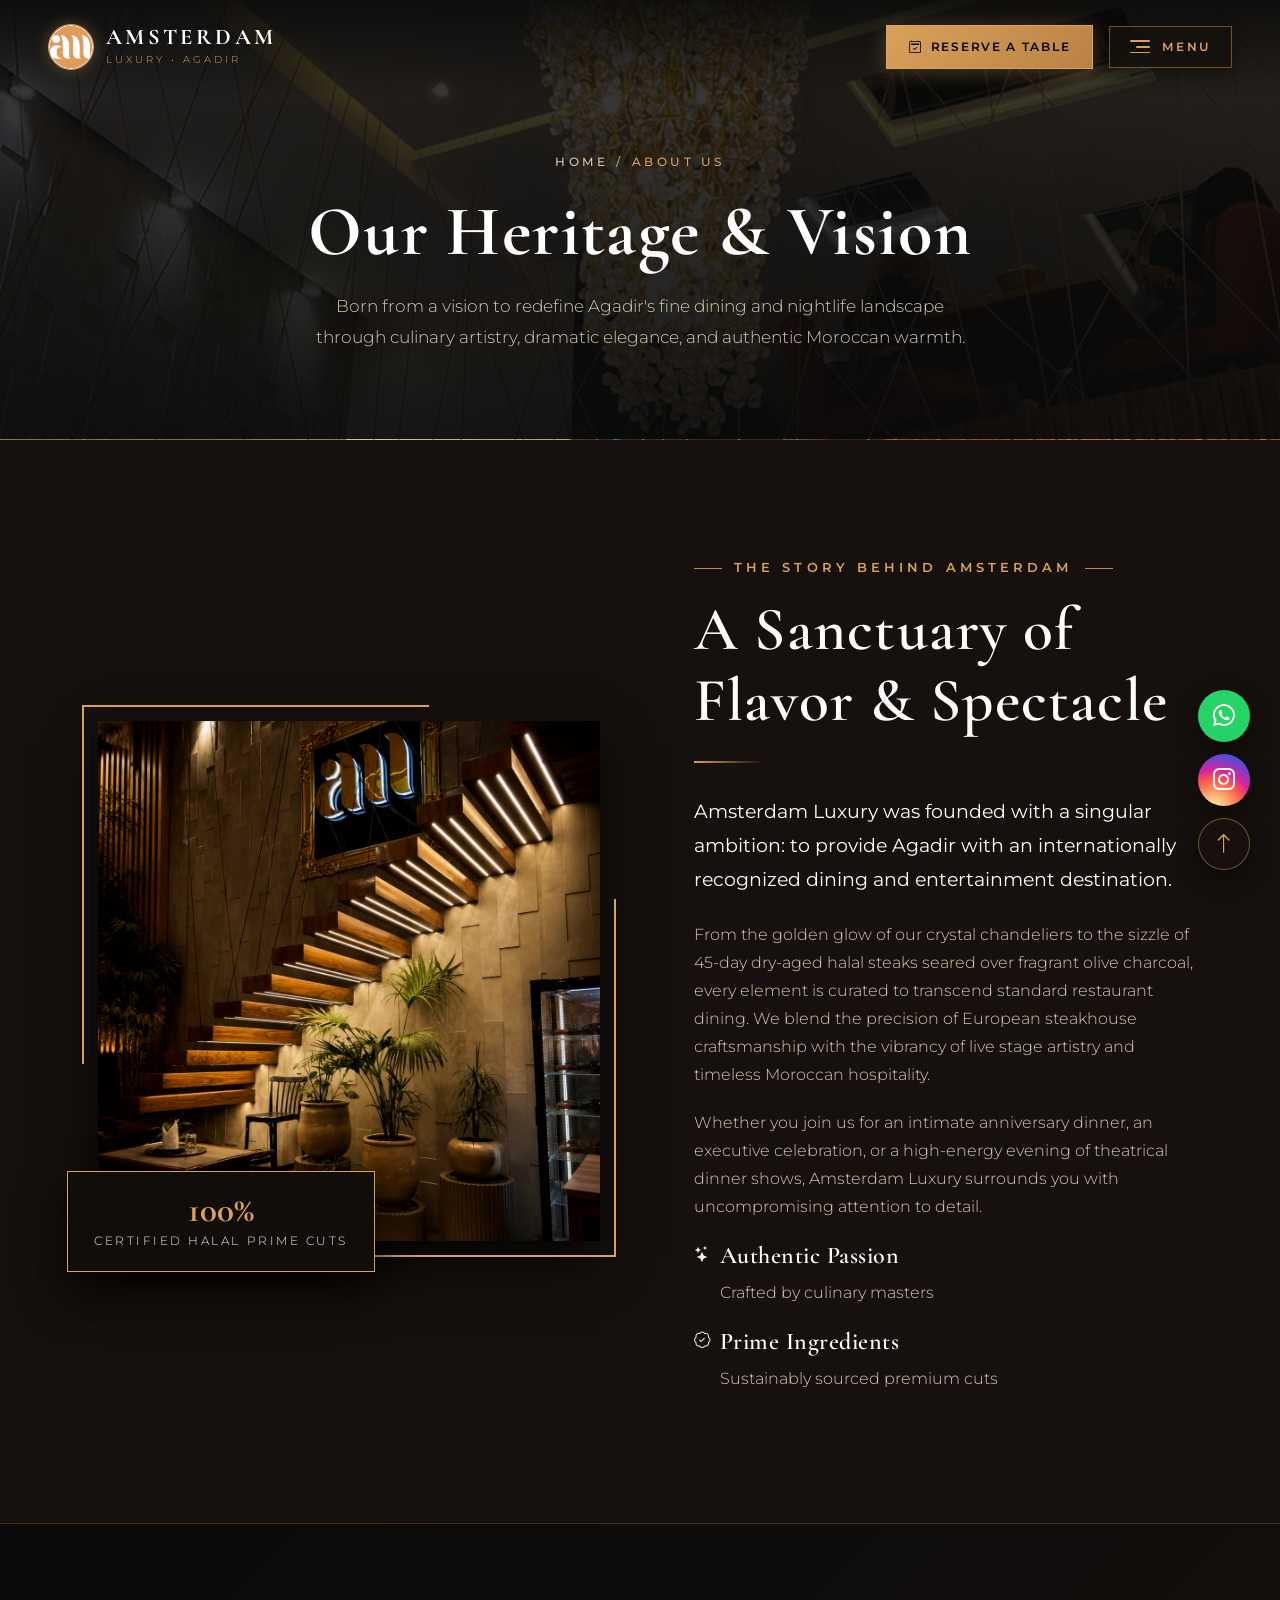
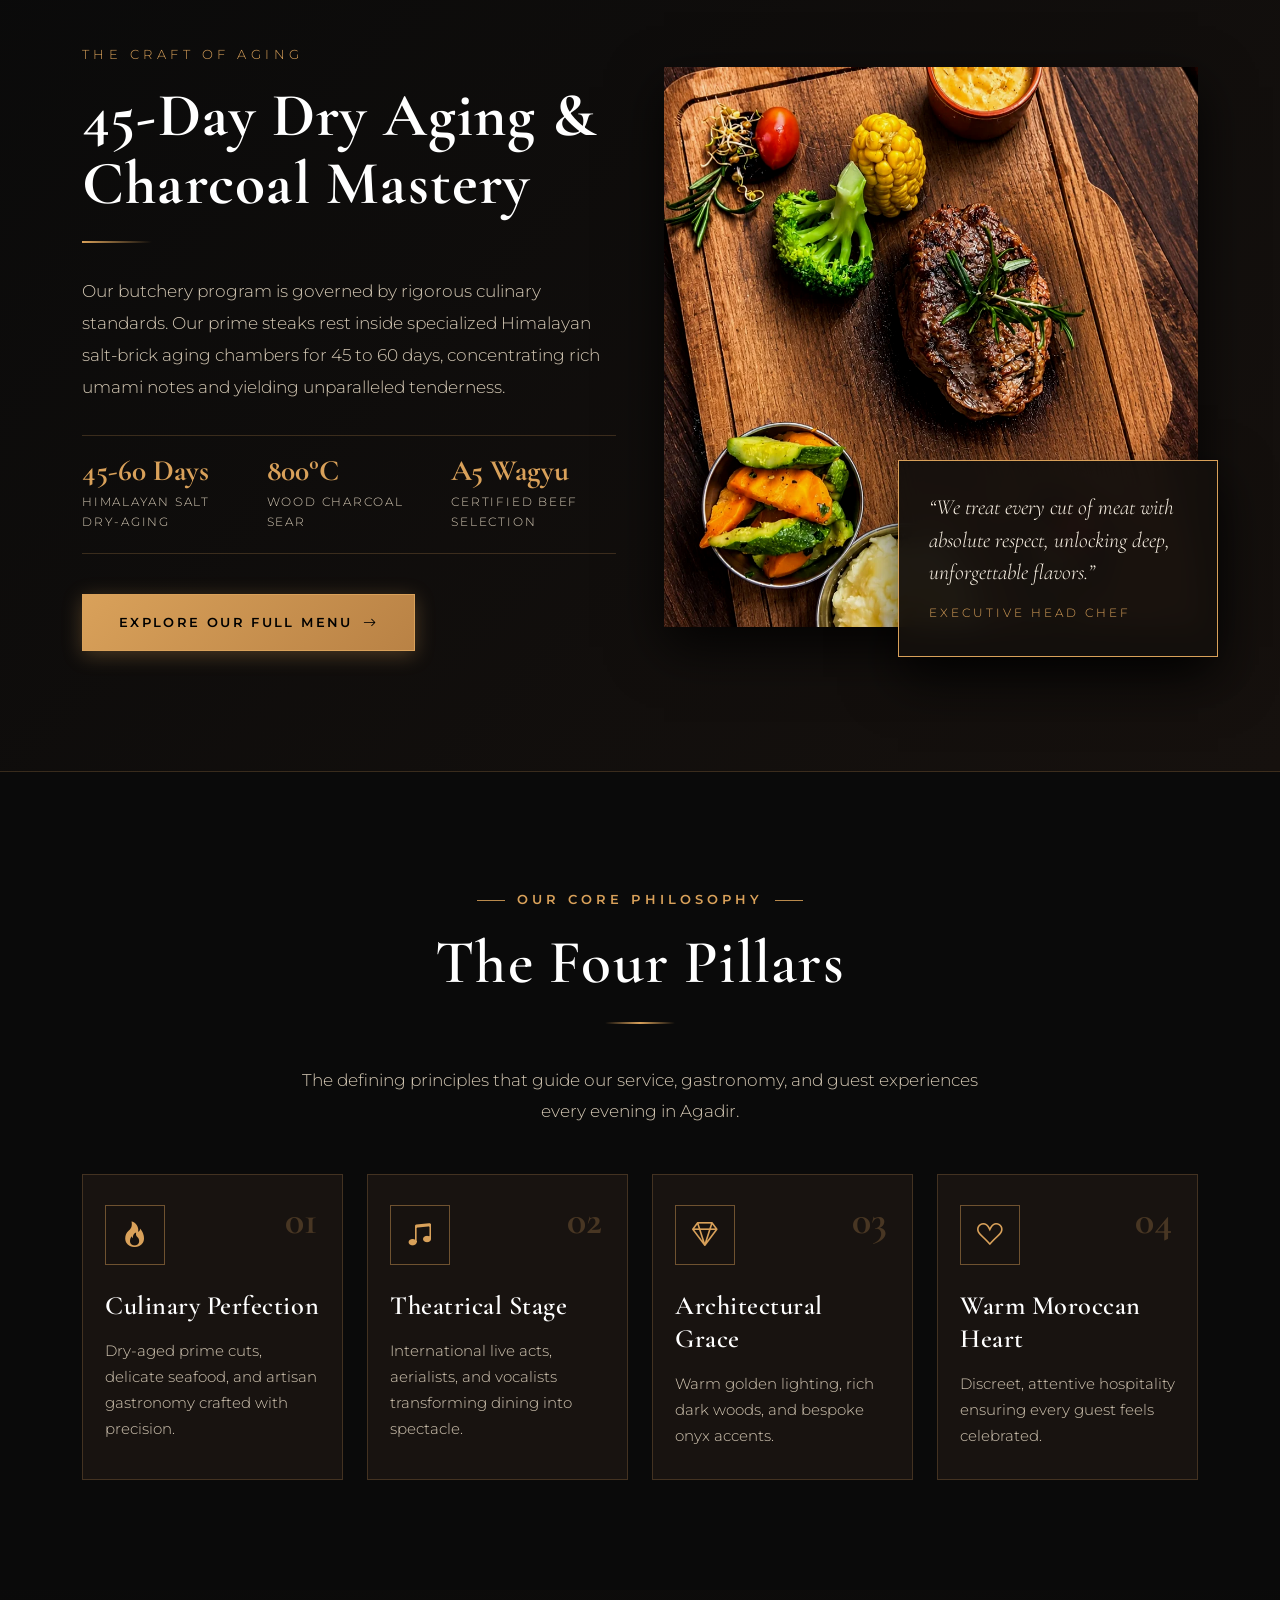
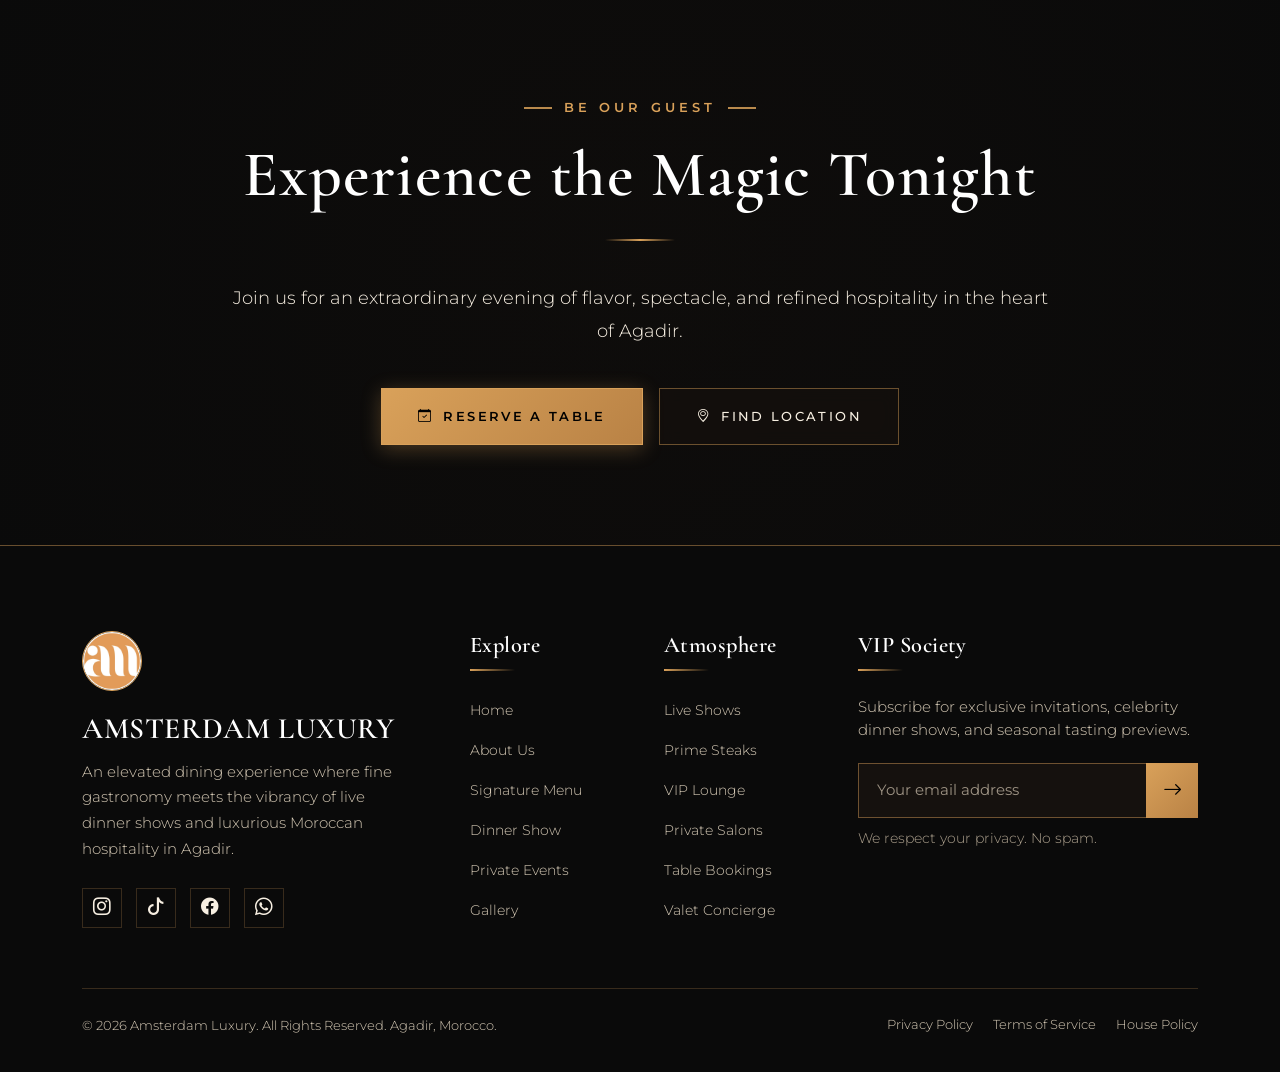
==== commit a2f97726: "Lattest" ====
--- a/about.html
+++ b/about.html
@@ -192,7 +192,7 @@
          2. PAGE HEADER BANNER
          ====================================================================== -->
     <section class="page_header_section"
-        style="background-image: url('./assets/imgs/Restaurant/Restaurent_Asthetic5.PNG');">
+        style="background-image: url('./assets/imgs/Restaurant/Restaurent_Asthetic5.webp');">
         <div class="page_header_overlay"></div>
         <div class="container">
             <div class="page_header_content" data-aos="fade-up">
@@ -220,7 +220,7 @@
                 <!-- Left: Framed Image -->
                 <div class="col-lg-6 col-12" data-aos="fade-right">
                     <div class="about_image_frame">
-                        <img src="./assets/imgs/Restaurant/Restaurent_Asthetic1.PNG"
+                        <img src="./assets/imgs/Restaurant/Restaurent_Asthetic1.webp"
                             alt="Amsterdam Luxury Agadir cantilevered staircase" class="about_main_img">
                         <div class="about_floating_badge">
                             <span class="badge_number">100%</span>
@@ -242,7 +242,7 @@
                         </p>
 
                         <p>
-                            From the golden glow of our champagne chandeliers to the sizzle of 45-day dry-aged steaks
+                            From the golden glow of our crystal chandeliers to the sizzle of 45-day dry-aged halal steaks
                             seared over fragrant olive charcoal, every element is curated to transcend standard
                             restaurant dining. We blend the precision of European steakhouse craftsmanship with the
                             vibrancy of live stage artistry and timeless Moroccan hospitality.
@@ -317,7 +317,7 @@
 
                 <div class="col-lg-6 col-12" data-aos="fade-left">
                     <div class="editorial_image_wrapper">
-                        <img src="./assets/imgs/Restaurant/Food1.PNG" alt="Chef slicing aged prime steak"
+                        <img src="./assets/imgs/Restaurant/Food1.webp" alt="Chef slicing aged prime steak"
                             class="editorial_main_img">
                         <div class="editorial_quote_card">
                             <p class="editorial_quote_text">
@@ -378,7 +378,7 @@
                             <i class="bi bi-gem"></i>
                         </div>
                         <h3 class="experience_title">Architectural Grace</h3>
-                        <p class="experience_desc">Warm champagne lighting, rich dark woods, and bespoke onyx accents.
+                        <p class="experience_desc">Warm golden lighting, rich dark woods, and bespoke onyx accents.
                         </p>
                     </div>
                 </div>
@@ -402,7 +402,7 @@
          6. CTA BANNER
          ====================================================================== -->
     <section class="atmosphere_section"
-        style="background-image: url('./assets/imgs/Restaurant/Restaurent_Asthetic2.PNG');">
+        style="background-image: url('./assets/imgs/Restaurant/Restaurent_Asthetic2.webp');">
         <div class="atmosphere_overlay"></div>
         <div class="container">
             <div class="atmosphere_content" data-aos="zoom-in">
--- a/assets/css/style.css
+++ b/assets/css/style.css
@@ -1114,7 +1114,7 @@
 .experience_card {
     background: var(--dark_card);
     border: 1px solid var(--gold_border_light);
-    padding: 42px 32px;
+    padding: 30px 22px;
     height: 100%;
     position: relative;
     overflow: hidden;
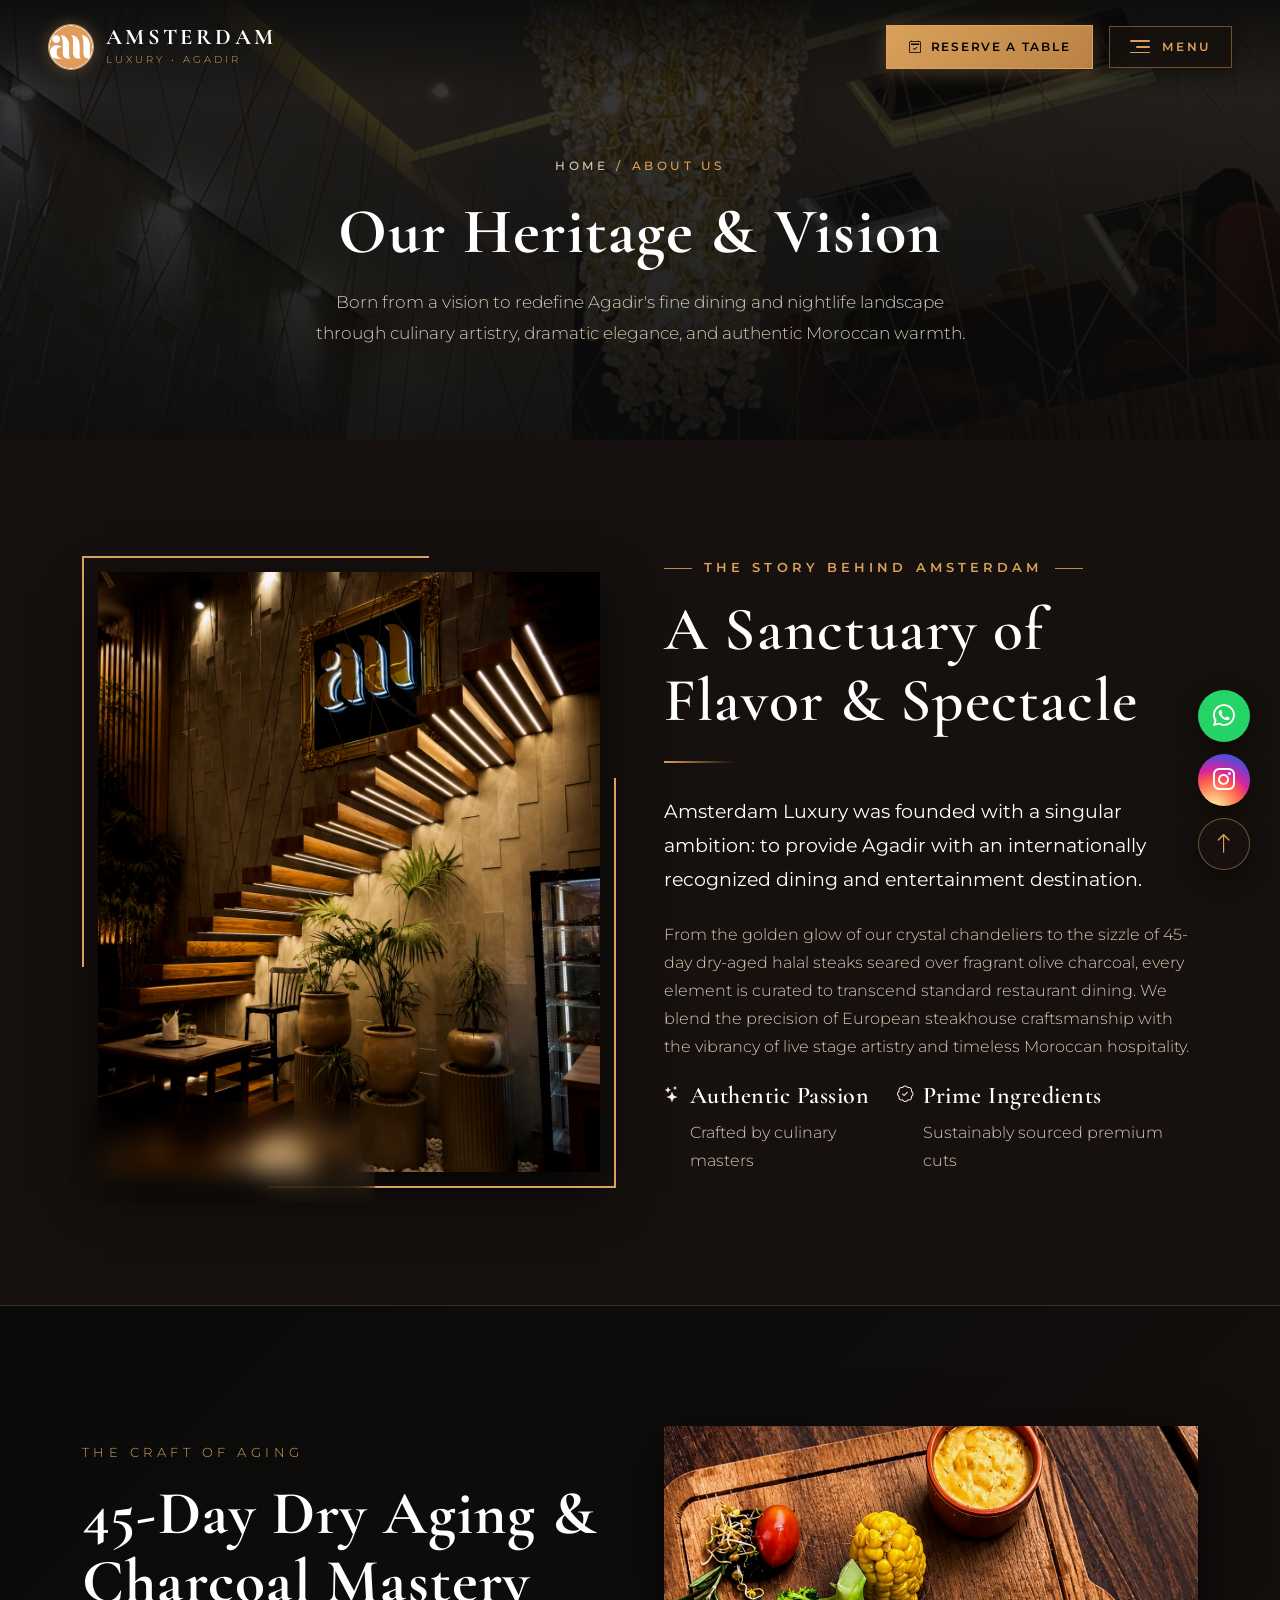
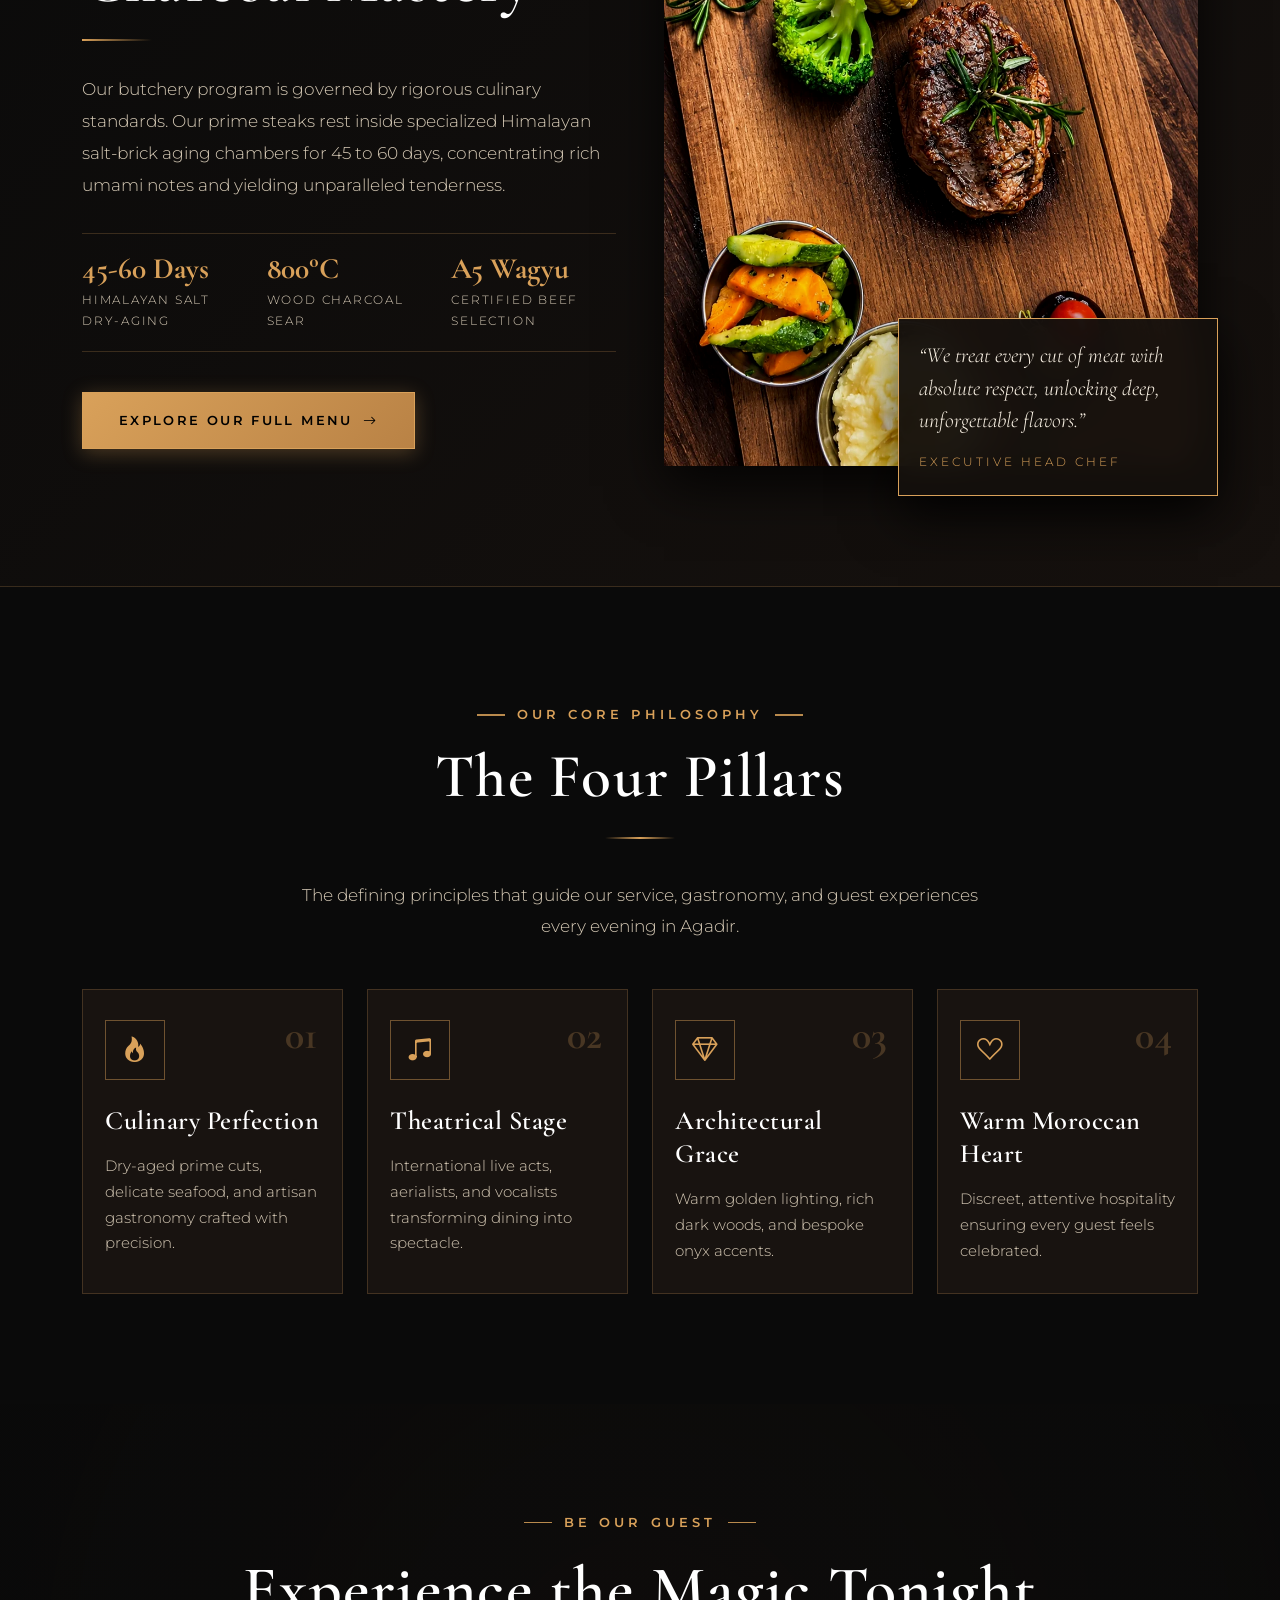
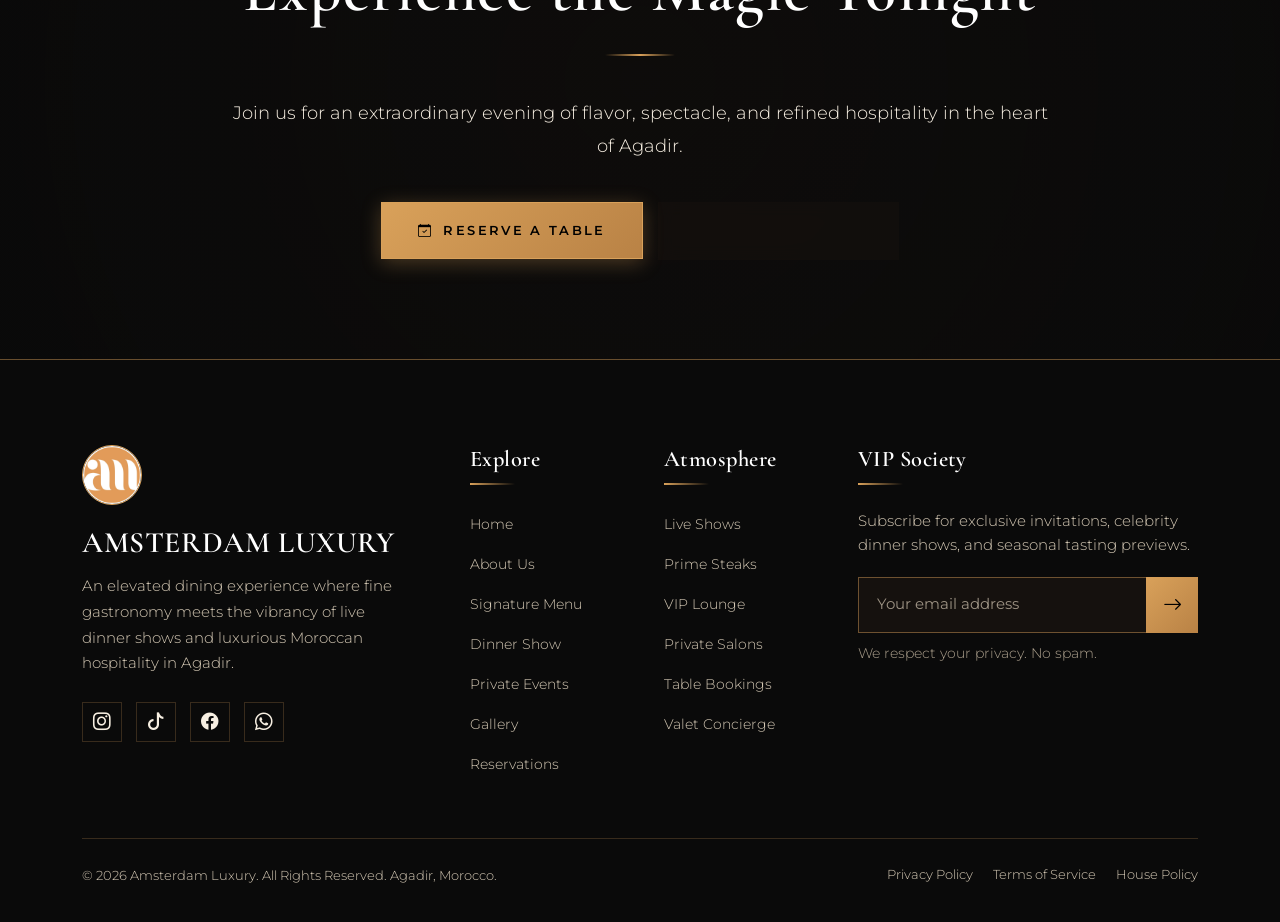
==== commit 11ef1e89: "Lattest" ====
--- a/about.html
+++ b/about.html
@@ -59,7 +59,7 @@
 
                 <!-- Right Action Controls: Reserve Table + Menu Toggle -->
                 <div class="d-flex align-items-center gap-3">
-                    <a href="index.html#reservation" class="luxury_btn_gold header_reserve_btn">
+                    <a href="reservation.html" class="luxury_btn_gold header_reserve_btn">
                         <i class="bi bi-calendar2-check"></i> Reserve a Table
                     </a>
 
@@ -91,8 +91,7 @@
                 </div>
             </a>
             <button class="drawer_close_btn" aria-label="Close navigation menu">
-                <i class="bi bi-x-lg"></i> CLOSE
-            </button>
+                <i class="bi bi-x-lg"></i> </button>
         </div>
 
         <div class="drawer_body_content">
@@ -140,33 +139,25 @@
                     </a>
                 </li>
                 <li>
+                    <a href="reservation.html" class="drawer_link">
+                        <span class="drawer_link_num">07</span>
+                        <span class="drawer_link_text">Reservations</span>
+                        <i class="bi bi-arrow-right drawer_link_arrow"></i>
+                    </a>
+                </li>
+                <li>
                     <a href="contact.html" class="drawer_link">
-                        <span class="drawer_link_num">07</span>
+                        <span class="drawer_link_num">08</span>
                         <span class="drawer_link_text">Contact & Location</span>
                         <i class="bi bi-arrow-right drawer_link_arrow"></i>
                     </a>
                 </li>
             </ul>
-
-            <div class="drawer_info_box">
-                <div class="drawer_info_item">
-                    <i class="bi bi-geo-alt text-warning"></i>
-                    <span>Résidence Islane GH14, N6, Agadir 80000, Morocco</span>
-                </div>
-                <div class="drawer_info_item">
-                    <i class="bi bi-clock text-warning"></i>
-                    <span>Nightly: 18:00 – 03:00 (Dinner & Show)</span>
-                </div>
-                <div class="drawer_info_item">
-                    <i class="bi bi-telephone text-warning"></i>
-                    <span>+212 5 28 20 17 99</span>
-                </div>
-            </div>
         </div>
 
         <div class="drawer_footer">
             <div class="d-flex flex-column gap-2 mb-3">
-                <a href="index.html#reservation" class="luxury_btn_gold w-100 text-center">
+                <a href="reservation.html" class="luxury_btn_gold w-100 text-center">
                     <i class="bi bi-calendar-check"></i> Book VIP Table
                 </a>
                 <a href="https://wa.me/212609070598" target="_blank" rel="noopener noreferrer"
@@ -242,32 +233,32 @@
                         </p>
 
                         <p>
-                            From the golden glow of our crystal chandeliers to the sizzle of 45-day dry-aged halal steaks
+                            From the golden glow of our crystal chandeliers to the sizzle of 45-day dry-aged halal
+                            steaks
                             seared over fragrant olive charcoal, every element is curated to transcend standard
                             restaurant dining. We blend the precision of European steakhouse craftsmanship with the
                             vibrancy of live stage artistry and timeless Moroccan hospitality.
                         </p>
 
-                        <p>
-                            Whether you join us for an intimate anniversary dinner, an executive celebration, or a
-                            high-energy evening of theatrical dinner shows, Amsterdam Luxury surrounds you with
-                            uncompromising attention to detail.
-                        </p>
-
-                        <div class="about_feature_list">
-                            <div class="about_feature_item">
-                                <i class="bi bi-stars about_feature_icon"></i>
-                                <div>
-                                    <h4 class="about_feature_title">Authentic Passion</h4>
-                                    <p class="about_feature_sub">Crafted by culinary masters</p>
+                        <div class="row">
+                            <div class="col-lg-5 col-md-5 col-sm-12">
+                                <div class="about_feature_item">
+                                    <i class="bi bi-stars about_feature_icon"></i>
+                                    <div>
+                                        <h4 class="about_feature_title">Authentic Passion</h4>
+                                        <p class="about_feature_sub">Crafted by culinary masters</p>
+                                    </div>
                                 </div>
                             </div>
-                            <div class="about_feature_item">
-                                <i class="bi bi-patch-check about_feature_icon"></i>
-                                <div>
-                                    <h4 class="about_feature_title">Prime Ingredients</h4>
-                                    <p class="about_feature_sub">Sustainably sourced premium cuts</p>
+                            <div class="col-lg-7 col-md-8 col-sm-12">
+                                <div class="about_feature_item">
+                                    <i class="bi bi-patch-check about_feature_icon"></i>
+                                    <div>
+                                        <h4 class="about_feature_title">Prime Ingredients</h4>
+                                        <p class="about_feature_sub">Sustainably sourced premium cuts</p>
+                                    </div>
                                 </div>
+
                             </div>
                         </div>
 
@@ -414,7 +405,7 @@
                     Agadir.
                 </p>
                 <div class="d-flex justify-content-center gap-3 flex-wrap">
-                    <a href="index.html#reservation" class="luxury_btn_gold">
+                    <a href="reservation.html" class="luxury_btn_gold">
                         <i class="bi bi-calendar-check"></i> Reserve a Table
                     </a>
                     <a href="contact.html" class="luxury_btn_outline">
@@ -460,6 +451,7 @@
                         <li><a href="dinner-show.html" class="footer_link_item">Dinner Show</a></li>
                         <li><a href="private-events.html" class="footer_link_item">Private Events</a></li>
                         <li><a href="gallery.html" class="footer_link_item">Gallery</a></li>
+                        <li><a href="reservation.html" class="footer_link_item">Reservations</a></li>
                     </ul>
                 </div>
 
@@ -470,7 +462,7 @@
                         <li><a href="menu.html" class="footer_link_item">Prime Steaks</a></li>
                         <li><a href="private-events.html" class="footer_link_item">VIP Lounge</a></li>
                         <li><a href="private-events.html" class="footer_link_item">Private Salons</a></li>
-                        <li><a href="index.html#reservation" class="footer_link_item">Table Bookings</a></li>
+                        <li><a href="reservation.html" class="footer_link_item">Table Bookings</a></li>
                         <li><a href="contact.html" class="footer_link_item">Valet Concierge</a></li>
                     </ul>
                 </div>
--- a/assets/css/style.css
+++ b/assets/css/style.css
@@ -746,7 +746,6 @@
     padding-top: 130px;
     padding-bottom: 70px;
     text-align: center;
-    border-bottom: 1px solid var(--gold_border_light);
 }
 
 .page_header_overlay {
@@ -787,7 +786,7 @@
 }
 
 .page_header_title {
-    font-size: clamp(2.6rem, 5.5vw, 4.5rem);
+    font-size: clamp(2.6rem, 5.5vw, 4rem);
     font-weight: 700;
     color: var(--white_color);
     margin-bottom: 14px;
@@ -1009,7 +1008,7 @@
 
 .about_main_img {
     width: 100%;
-    height: 520px;
+    height: 600px;
     object-fit: cover;
     filter: brightness(0.95) contrast(1.05);
     transition: transform var(--transition_smooth);
@@ -1051,10 +1050,6 @@
     display: block;
 }
 
-.about_content_box {
-    padding-left: 30px;
-}
-
 .about_feature_item {
     display: flex;
     gap: 10px;
@@ -1299,7 +1294,7 @@
 }
 
 .menu_content_box {
-    padding: 26px;
+    padding: 16px;
     display: flex;
     flex-direction: column;
     flex-grow: 1;
@@ -1450,7 +1445,7 @@
 
 .editorial_main_img {
     width: 100%;
-    height: 560px;
+    height: 640px;
     object-fit: cover;
     box-shadow: var(--luxury_shadow);
     filter: brightness(0.95) contrast(1.05);
@@ -1462,7 +1457,7 @@
     right: -20px;
     background: rgba(20, 16, 13, 0.96);
     border: 1px solid var(--primary_color);
-    padding: 30px;
+    padding: 20px;
     max-width: 320px;
     box-shadow: var(--luxury_shadow);
     backdrop-filter: blur(12px);
@@ -1581,7 +1576,7 @@
 }
 
 .cocktail_title {
-    font-size: 1.6rem;
+    font-size: 1.4rem;
     color: var(--white_color);
     margin-bottom: 8px;
 }
@@ -2028,7 +2023,7 @@
 }
 
 .atmosphere_title {
-    font-size: clamp(2.4rem, 5vw, 4.2rem);
+    font-size: clamp(2.4rem, 5vw, 4rem);
     color: var(--white_color);
     margin-bottom: 1.5rem;
 }
@@ -2185,6 +2180,37 @@
     font-size: 0.92rem;
     color: var(--cream_muted);
     margin-bottom: 0;
+}
+
+.contact_social_icons {
+    display: flex;
+    align-items: center;
+    gap: 12px;
+    margin-top: 10px;
+    flex-wrap: wrap;
+}
+
+.contact_social_btn {
+    width: 40px;
+    height: 40px;
+    border-radius: 50%;
+    background: rgba(255, 255, 255, 0.04);
+    border: 1px solid var(--gold_border);
+    color: var(--primary_color);
+    display: inline-flex;
+    align-items: center;
+    justify-content: center;
+    font-size: 1.1rem;
+    text-decoration: none;
+    transition: all var(--transition_smooth);
+}
+
+.contact_social_btn:hover {
+    background: var(--primary_color);
+    color: var(--dark_color);
+    border-color: var(--primary_color);
+    transform: translateY(-3px);
+    box-shadow: 0 6px 16px rgba(217, 161, 90, 0.35);
 }
 
 .map_container {
@@ -2568,7 +2594,6 @@
     }
 
     .about_content_box {
-        padding-left: 0;
         margin-top: 50px;
     }
 
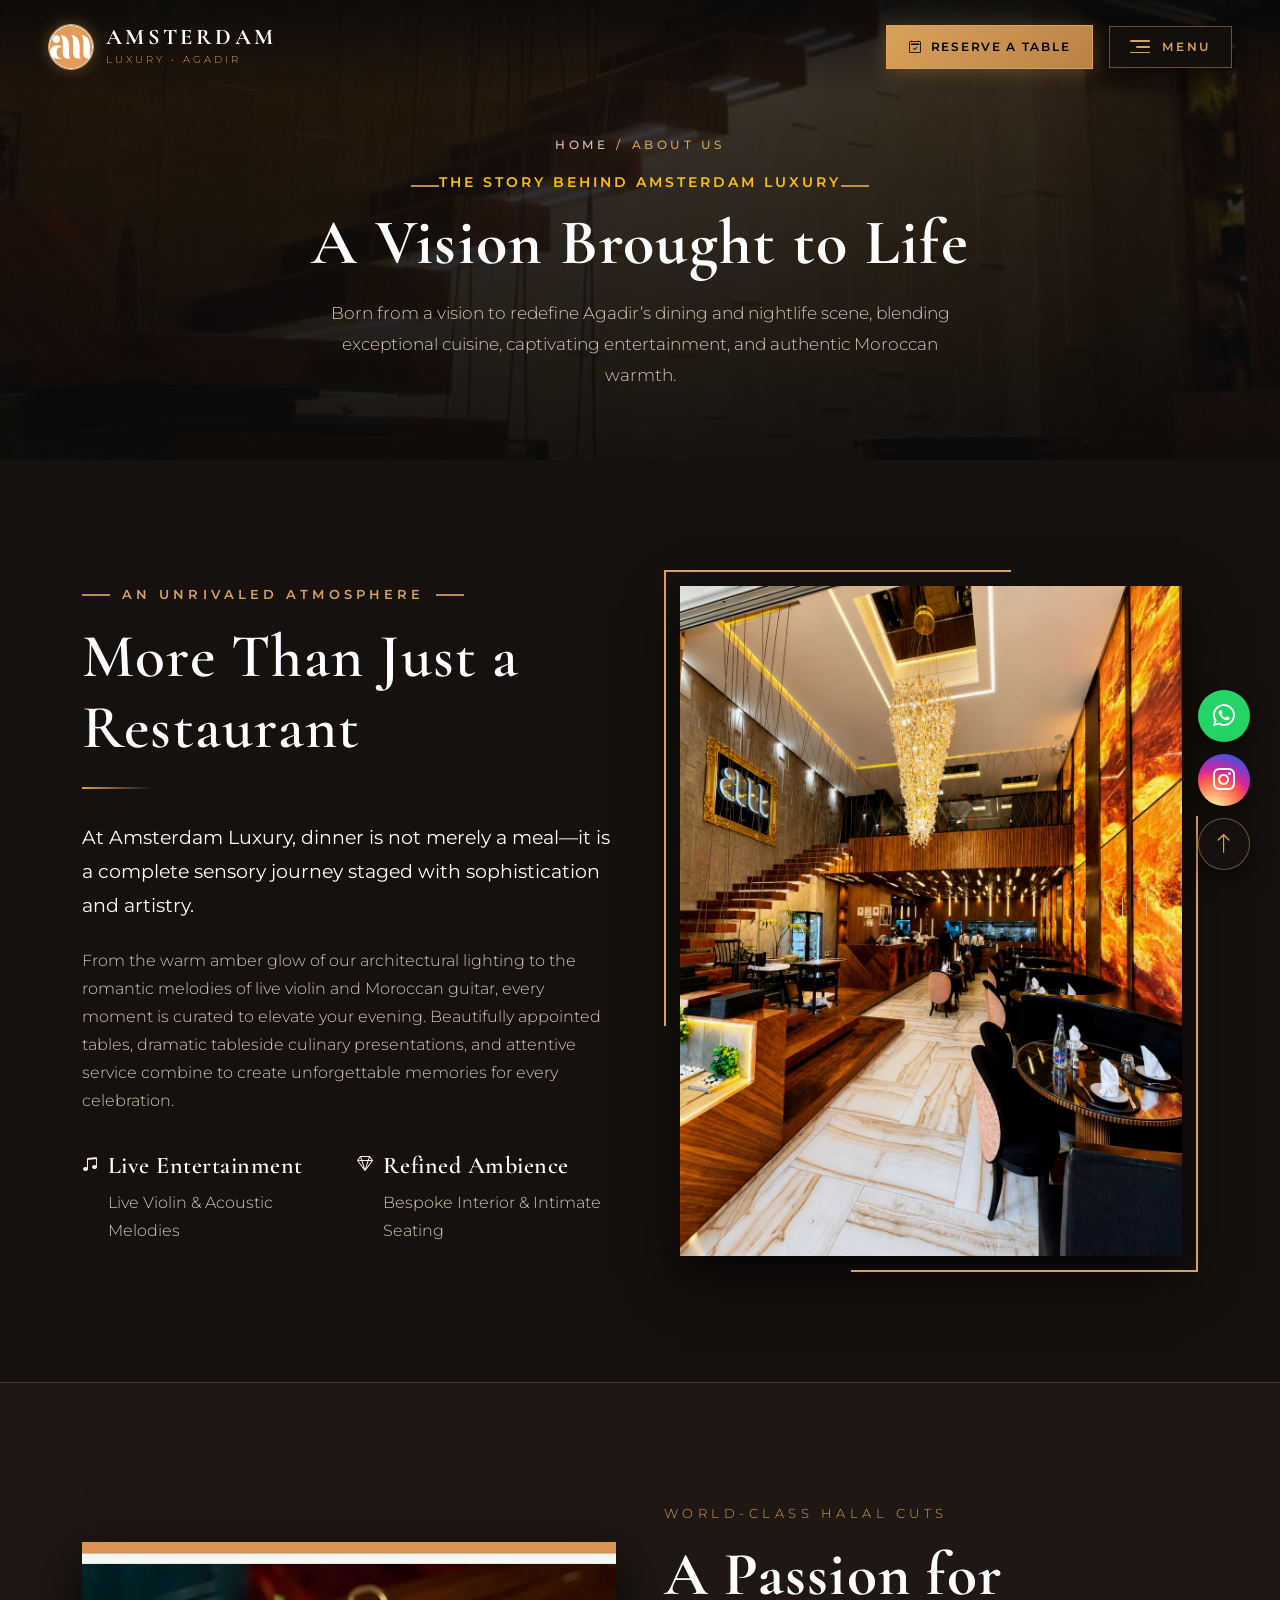
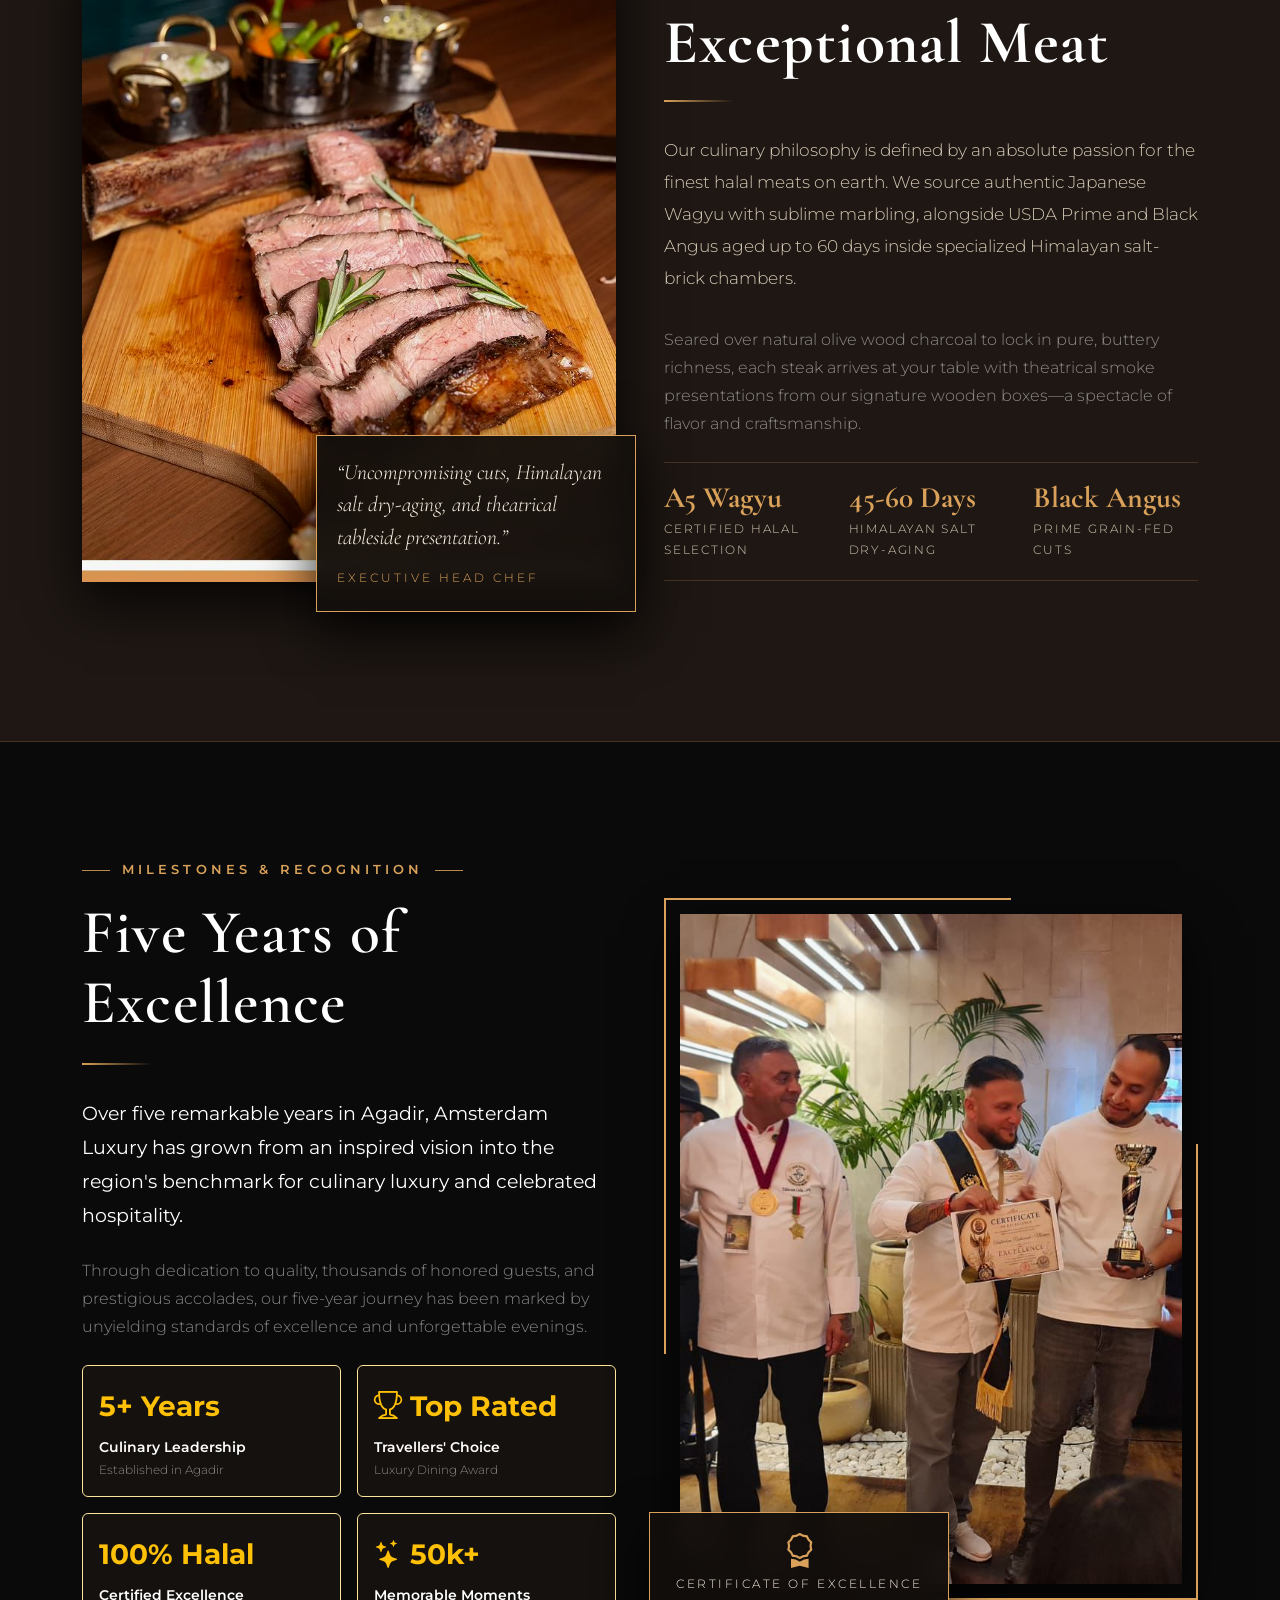
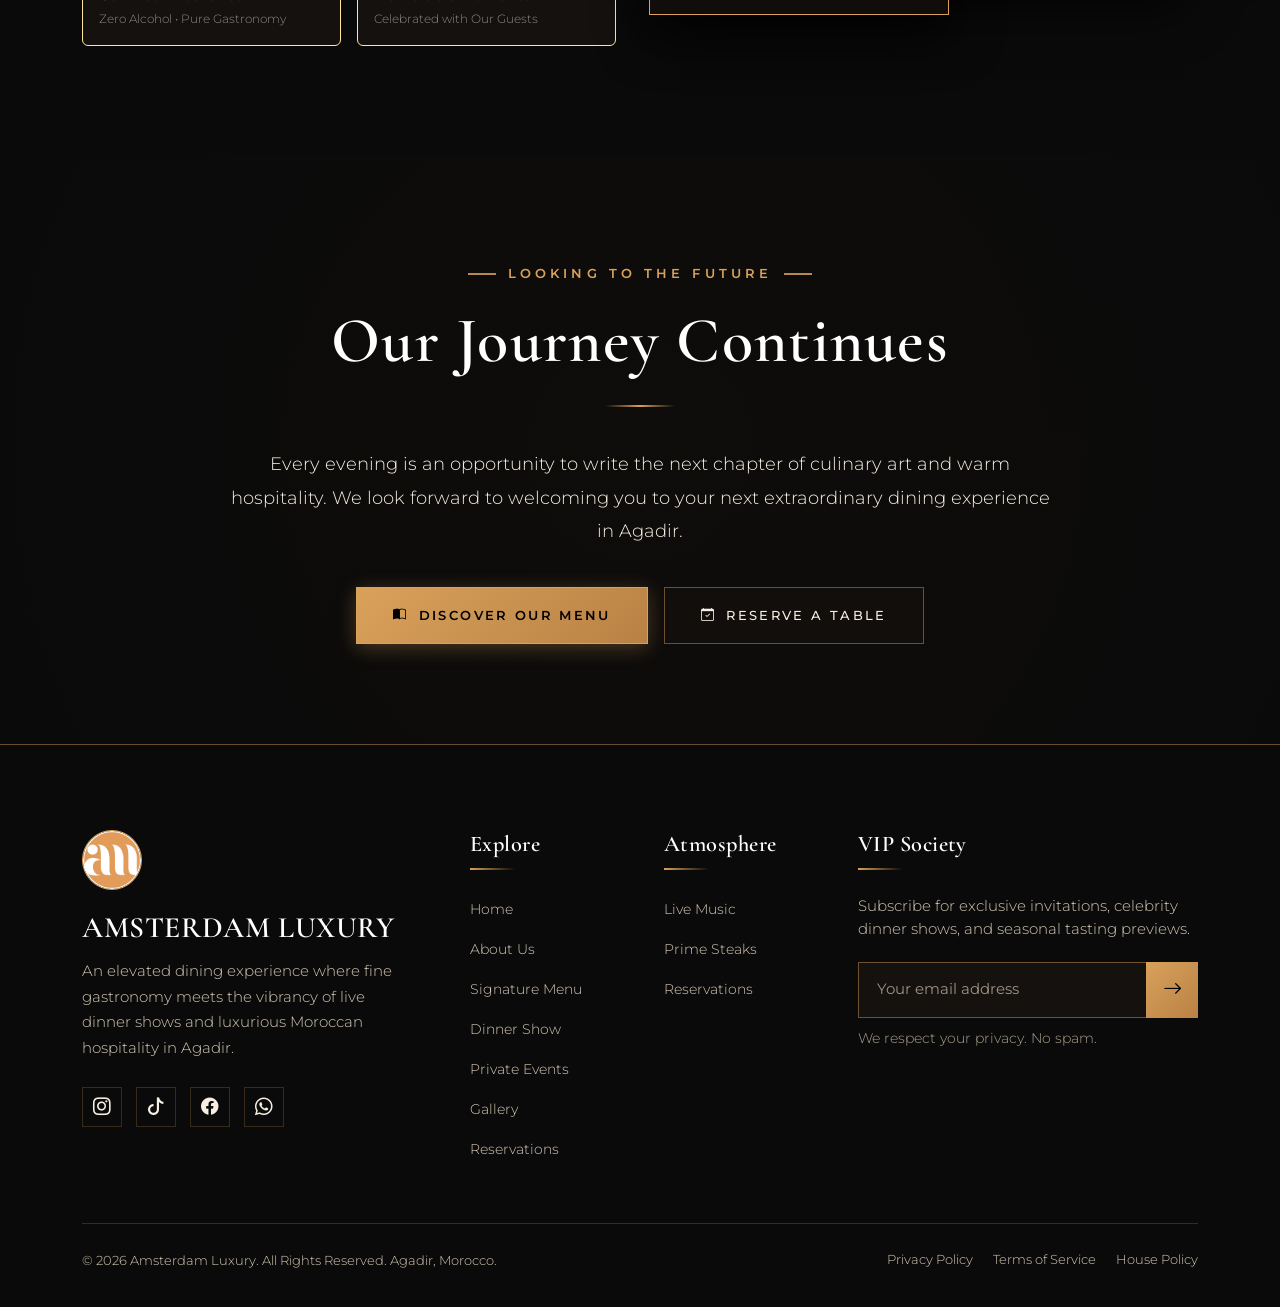
==== commit b1b10579: "Latest Changes Updated" ====
--- a/about.html
+++ b/about.html
@@ -180,10 +180,9 @@
     </aside>
 
     <!-- ======================================================================
-         2. PAGE HEADER BANNER
-         ====================================================================== -->
-    <section class="page_header_section"
-        style="background-image: url('./assets/imgs/Restaurant/Restaurent_Asthetic5.webp');">
+         SECTION 1 – HERO
+         ====================================================================== -->
+    <section class="page_header_section" style="background-image: url('./assets/imgs/Amsterdam_BG.jpeg');">
         <div class="page_header_overlay"></div>
         <div class="container">
             <div class="page_header_content" data-aos="fade-up">
@@ -192,76 +191,69 @@
                     <span>/</span>
                     <span>About Us</span>
                 </div>
-                <h1 class="page_header_title">Our Heritage & Vision</h1>
+                <span class="section_label text-warning text-uppercase mb-2 d-block"
+                    style="letter-spacing: 3px; font-size: 0.85rem;">THE STORY BEHIND AMSTERDAM LUXURY</span>
+                <h1 class="page_header_title">A Vision Brought to Life</h1>
                 <p class="page_header_desc">
-                    Born from a vision to redefine Agadir's fine dining and nightlife landscape through culinary
-                    artistry, dramatic elegance, and authentic Moroccan warmth.
+                    Born from a vision to redefine Agadir’s dining and nightlife scene, blending exceptional cuisine,
+                    captivating entertainment, and authentic Moroccan warmth.
                 </p>
             </div>
         </div>
     </section>
 
     <!-- ======================================================================
-         3. BRAND STORY & PHILOSOPHY
+         SECTION 2 – MORE THAN JUST A RESTAURANT
          ====================================================================== -->
     <section class="luxury_section about_section">
         <div class="container">
             <div class="row align-items-center g-5">
 
-                <!-- Left: Framed Image -->
                 <div class="col-lg-6 col-12" data-aos="fade-right">
-                    <div class="about_image_frame">
-                        <img src="./assets/imgs/Restaurant/Restaurent_Asthetic1.webp"
-                            alt="Amsterdam Luxury Agadir cantilevered staircase" class="about_main_img">
-                        <div class="about_floating_badge">
-                            <span class="badge_number">100%</span>
-                            <span class="badge_text">Certified Halal Prime Cuts</span>
-                        </div>
-                    </div>
-                </div>
-
-                <!-- Right: Story Narrative -->
-                <div class="col-lg-6 col-12" data-aos="fade-left">
                     <div class="about_content_box">
-                        <span class="section_label">THE STORY BEHIND AMSTERDAM</span>
-                        <h2 class="section_title">A Sanctuary of Flavor & Spectacle</h2>
+                        <span class="section_label">AN UNRIVALED ATMOSPHERE</span>
+                        <h2 class="section_title">More Than Just a Restaurant</h2>
                         <div class="gold_divider_left"></div>
 
                         <p class="about_lead_text">
-                            Amsterdam Luxury was founded with a singular ambition: to provide Agadir with an
-                            internationally recognized dining and entertainment destination.
+                            At Amsterdam Luxury, dinner is not merely a meal—it is a complete sensory journey staged
+                            with sophistication and artistry.
                         </p>
 
                         <p>
-                            From the golden glow of our crystal chandeliers to the sizzle of 45-day dry-aged halal
-                            steaks
-                            seared over fragrant olive charcoal, every element is curated to transcend standard
-                            restaurant dining. We blend the precision of European steakhouse craftsmanship with the
-                            vibrancy of live stage artistry and timeless Moroccan hospitality.
+                            From the warm amber glow of our architectural lighting to the romantic melodies of live
+                            violin and Moroccan guitar, every moment is curated to elevate your evening. Beautifully
+                            appointed tables, dramatic tableside culinary presentations, and attentive service combine
+                            to create unforgettable memories for every celebration.
                         </p>
 
-                        <div class="row">
-                            <div class="col-lg-5 col-md-5 col-sm-12">
+                        <div class="row g-3 mt-3">
+                            <div class="col-6">
                                 <div class="about_feature_item">
-                                    <i class="bi bi-stars about_feature_icon"></i>
+                                    <i class="bi bi-music-note-beamed about_feature_icon"></i>
                                     <div>
-                                        <h4 class="about_feature_title">Authentic Passion</h4>
-                                        <p class="about_feature_sub">Crafted by culinary masters</p>
+                                        <h4 class="about_feature_title">Live Entertainment</h4>
+                                        <p class="about_feature_sub">Live Violin & Acoustic Melodies</p>
                                     </div>
                                 </div>
                             </div>
-                            <div class="col-lg-7 col-md-8 col-sm-12">
+                            <div class="col-6">
                                 <div class="about_feature_item">
-                                    <i class="bi bi-patch-check about_feature_icon"></i>
+                                    <i class="bi bi-gem about_feature_icon"></i>
                                     <div>
-                                        <h4 class="about_feature_title">Prime Ingredients</h4>
-                                        <p class="about_feature_sub">Sustainably sourced premium cuts</p>
+                                        <h4 class="about_feature_title">Refined Ambience</h4>
+                                        <p class="about_feature_sub">Bespoke Interior & Intimate Seating</p>
                                     </div>
                                 </div>
-
                             </div>
                         </div>
-
+                    </div>
+                </div>
+
+                <div class="col-lg-6 col-12" data-aos="fade-left">
+                    <div class="about_image_frame">
+                        <img src="./assets/imgs/New_Gallery2.webp"
+                            alt="Amsterdam Luxury Restaurant Atmosphere and Guests" class="about_main_img">
                     </div>
                 </div>
 
@@ -270,52 +262,52 @@
     </section>
 
     <!-- ======================================================================
-         4. CULINARY MASTERY & DRY AGING CRAFT
-         ====================================================================== -->
-    <section class="editorial_section">
+         SECTION 3 – A PASSION FOR EXCEPTIONAL MEAT
+         ====================================================================== -->
+    <section class="editorial_section" style="background: var(--dark_surface);">
         <div class="container">
             <div class="row align-items-center g-5">
 
                 <div class="col-lg-6 col-12" data-aos="fade-right">
-                    <span class="editorial_eyebrow">THE CRAFT OF AGING</span>
-                    <h2 class="editorial_headline">45-Day Dry Aging & Charcoal Mastery</h2>
+                    <div class="editorial_image_wrapper">
+                        <img src="./assets/imgs/Menu1.webp" alt="Signature Prime Halal Wagyu Steak"
+                            class="editorial_main_img">
+                        <div class="editorial_quote_card">
+                            <p class="editorial_quote_text">
+                                “Uncompromising cuts, Himalayan salt dry-aging, and theatrical tableside presentation.”
+                            </p>
+                            <span class="editorial_quote_author">Executive Head Chef</span>
+                        </div>
+                    </div>
+                </div>
+
+                <div class="col-lg-6 col-12" data-aos="fade-left">
+                    <span class="editorial_eyebrow">WORLD-CLASS HALAL CUTS</span>
+                    <h2 class="editorial_headline">A Passion for Exceptional Meat</h2>
                     <div class="gold_divider_left"></div>
                     <p class="editorial_p">
-                        Our butchery program is governed by rigorous culinary standards. Our prime steaks rest inside
-                        specialized Himalayan salt-brick aging chambers for 45 to 60 days, concentrating rich umami
-                        notes and yielding unparalleled tenderness.
+                        Our culinary philosophy is defined by an absolute passion for the finest halal meats on earth.
+                        We source authentic Japanese Wagyu with sublime marbling, alongside USDA Prime and Black Angus
+                        aged up to 60 days inside specialized Himalayan salt-brick chambers.
                     </p>
-
-                    <div class="editorial_spec_grid">
+                    <p class="text-white-50">
+                        Seared over natural olive wood charcoal to lock in pure, buttery richness, each steak arrives at
+                        your table with theatrical smoke presentations from our signature wooden boxes—a spectacle of
+                        flavor and craftsmanship.
+                    </p>
+
+                    <div class="editorial_spec_grid mt-4">
+                        <div>
+                            <span class="spec_value">A5 Wagyu</span>
+                            <span class="spec_label">Certified Halal Selection</span>
+                        </div>
                         <div>
                             <span class="spec_value">45-60 Days</span>
                             <span class="spec_label">Himalayan Salt Dry-Aging</span>
                         </div>
                         <div>
-                            <span class="spec_value">800°C</span>
-                            <span class="spec_label">Wood Charcoal Sear</span>
-                        </div>
-                        <div>
-                            <span class="spec_value">A5 Wagyu</span>
-                            <span class="spec_label">Certified Beef Selection</span>
-                        </div>
-                    </div>
-
-                    <a href="menu.html" class="luxury_btn_gold">
-                        Explore Our Full Menu <i class="bi bi-arrow-right"></i>
-                    </a>
-                </div>
-
-                <div class="col-lg-6 col-12" data-aos="fade-left">
-                    <div class="editorial_image_wrapper">
-                        <img src="./assets/imgs/Restaurant/Food1.webp" alt="Chef slicing aged prime steak"
-                            class="editorial_main_img">
-                        <div class="editorial_quote_card">
-                            <p class="editorial_quote_text">
-                                “We treat every cut of meat with absolute respect, unlocking deep, unforgettable
-                                flavors.”
-                            </p>
-                            <span class="editorial_quote_author">Executive Head Chef</span>
+                            <span class="spec_value">Black Angus</span>
+                            <span class="spec_label">Prime Grain-Fed Cuts</span>
                         </div>
                     </div>
                 </div>
@@ -325,91 +317,101 @@
     </section>
 
     <!-- ======================================================================
-         5. THE FOUR PILLARS OF AMSTERDAM LUXURY
+         SECTION 4 – FIVE YEARS OF EXCELLENCE
          ====================================================================== -->
     <section class="luxury_section experience_section">
         <div class="container">
-            <div class="text-center" data-aos="fade-up">
-                <span class="section_label">OUR CORE PHILOSOPHY</span>
-                <h2 class="section_title">The Four Pillars</h2>
-                <div class="gold_divider"></div>
-                <p class="section_subtitle">
-                    The defining principles that guide our service, gastronomy, and guest experiences every evening in
-                    Agadir.
-                </p>
-            </div>
-
-            <div class="row g-4 mt-4">
-                <div class="col-lg-3 col-md-6 col-12" data-aos="fade-up" data-aos-delay="100">
-                    <div class="experience_card">
-                        <span class="experience_card_number">01</span>
-                        <div class="experience_icon_box">
-                            <i class="bi bi-fire"></i>
-                        </div>
-                        <h3 class="experience_title">Culinary Perfection</h3>
-                        <p class="experience_desc">Dry-aged prime cuts, delicate seafood, and artisan gastronomy crafted
-                            with precision.</p>
-                    </div>
-                </div>
-                <div class="col-lg-3 col-md-6 col-12" data-aos="fade-up" data-aos-delay="200">
-                    <div class="experience_card">
-                        <span class="experience_card_number">02</span>
-                        <div class="experience_icon_box">
-                            <i class="bi bi-music-note-beamed"></i>
-                        </div>
-                        <h3 class="experience_title">Theatrical Stage</h3>
-                        <p class="experience_desc">International live acts, aerialists, and vocalists transforming
-                            dining into spectacle.</p>
-                    </div>
-                </div>
-                <div class="col-lg-3 col-md-6 col-12" data-aos="fade-up" data-aos-delay="300">
-                    <div class="experience_card">
-                        <span class="experience_card_number">03</span>
-                        <div class="experience_icon_box">
-                            <i class="bi bi-gem"></i>
-                        </div>
-                        <h3 class="experience_title">Architectural Grace</h3>
-                        <p class="experience_desc">Warm golden lighting, rich dark woods, and bespoke onyx accents.
-                        </p>
-                    </div>
-                </div>
-                <div class="col-lg-3 col-md-6 col-12" data-aos="fade-up" data-aos-delay="400">
-                    <div class="experience_card">
-                        <span class="experience_card_number">04</span>
-                        <div class="experience_icon_box">
-                            <i class="bi bi-suit-heart"></i>
-                        </div>
-                        <h3 class="experience_title">Warm Moroccan Heart</h3>
-                        <p class="experience_desc">Discreet, attentive hospitality ensuring every guest feels
-                            celebrated.</p>
-                    </div>
-                </div>
-            </div>
-
+            <div class="row align-items-center g-5">
+
+                <div class="col-lg-6 col-12" data-aos="fade-right">
+                    <span class="section_label">MILESTONES & RECOGNITION</span>
+                    <h2 class="section_title">Five Years of Excellence</h2>
+                    <div class="gold_divider_left"></div>
+
+                    <p class="about_lead_text">
+                        Over five remarkable years in Agadir, Amsterdam Luxury has grown from an inspired vision into
+                        the region's benchmark for culinary luxury and celebrated hospitality.
+                    </p>
+
+                    <p class="text-white-50 mb-4">
+                        Through dedication to quality, thousands of honored guests, and prestigious accolades, our
+                        five-year journey has been marked by unyielding standards of excellence and unforgettable
+                        evenings.
+                    </p>
+
+                    <div class="row g-3">
+                        <div class="col-6">
+                            <div class="p-3 border border-warning-subtle"
+                                style="background: rgba(26, 20, 16, 0.7); border-radius: 6px;">
+                                <div class="text-warning fs-3 fw-bold mb-1">5+ Years</div>
+                                <div class="text-white small fw-semibold">Culinary Leadership</div>
+                                <div class="text-white-50" style="font-size: 0.75rem;">Established in Agadir</div>
+                            </div>
+                        </div>
+                        <div class="col-6">
+                            <div class="p-3 border border-warning-subtle"
+                                style="background: rgba(26, 20, 16, 0.7); border-radius: 6px;">
+                                <div class="text-warning fs-3 fw-bold mb-1"><i class="bi bi-trophy"></i> Top Rated</div>
+                                <div class="text-white small fw-semibold">Travellers' Choice</div>
+                                <div class="text-white-50" style="font-size: 0.75rem;">Luxury Dining Award</div>
+                            </div>
+                        </div>
+                        <div class="col-6">
+                            <div class="p-3 border border-warning-subtle"
+                                style="background: rgba(26, 20, 16, 0.7); border-radius: 6px;">
+                                <div class="text-warning fs-3 fw-bold mb-1">100% Halal</div>
+                                <div class="text-white small fw-semibold">Certified Excellence</div>
+                                <div class="text-white-50" style="font-size: 0.75rem;">Zero Alcohol • Pure Gastronomy
+                                </div>
+                            </div>
+                        </div>
+                        <div class="col-6">
+                            <div class="p-3 border border-warning-subtle"
+                                style="background: rgba(26, 20, 16, 0.7); border-radius: 6px;">
+                                <div class="text-warning fs-3 fw-bold mb-1"><i class="bi bi-stars"></i> 50k+</div>
+                                <div class="text-white small fw-semibold">Memorable Moments</div>
+                                <div class="text-white-50" style="font-size: 0.75rem;">Celebrated with Our Guests</div>
+                            </div>
+                        </div>
+                    </div>
+                </div>
+
+                <div class="col-lg-6 col-12" data-aos="fade-left">
+                    <div class="about_image_frame">
+                        <img src="./assets/imgs/media/Media1.jpeg"
+                            alt="Amsterdam Luxury Agadir Certificate of Excellence Award" class="about_main_img">
+                        <div class="about_floating_badge">
+                            <span class="badge_number"><i class="bi bi-award"></i></span>
+                            <span class="badge_text">Certificate of Excellence</span>
+                        </div>
+                    </div>
+                </div>
+
+            </div>
         </div>
     </section>
 
     <!-- ======================================================================
-         6. CTA BANNER
+         SECTION 5 – OUR JOURNEY CONTINUES
          ====================================================================== -->
     <section class="atmosphere_section"
-        style="background-image: url('./assets/imgs/Restaurant/Restaurent_Asthetic2.webp');">
+        style="background-image: url('./assets/imgs/New_Gallery3.webp');">
         <div class="atmosphere_overlay"></div>
         <div class="container">
             <div class="atmosphere_content" data-aos="zoom-in">
-                <span class="section_label">BE OUR GUEST</span>
-                <h2 class="atmosphere_title">Experience the Magic Tonight</h2>
+                <span class="section_label">LOOKING TO THE FUTURE</span>
+                <h2 class="atmosphere_title">Our Journey Continues</h2>
                 <div class="gold_divider"></div>
                 <p class="atmosphere_text">
-                    Join us for an extraordinary evening of flavor, spectacle, and refined hospitality in the heart of
-                    Agadir.
+                    Every evening is an opportunity to write the next chapter of culinary art and warm hospitality. We
+                    look forward to welcoming you to your next extraordinary dining experience in Agadir.
                 </p>
-                <div class="d-flex justify-content-center gap-3 flex-wrap">
-                    <a href="reservation.html" class="luxury_btn_gold">
+                <div class="d-flex justify-content-center gap-3 flex-wrap mt-4">
+                    <a href="menu.html" class="luxury_btn_gold">
+                        <i class="bi bi-book-half"></i> Discover Our Menu
+                    </a>
+                    <a href="reservation.html" class="luxury_btn_outline">
                         <i class="bi bi-calendar-check"></i> Reserve a Table
-                    </a>
-                    <a href="contact.html" class="luxury_btn_outline">
-                        <i class="bi bi-geo-alt"></i> Find Location
                     </a>
                 </div>
             </div>
@@ -458,12 +460,9 @@
                 <div class="col-lg-2 col-md-6 col-6">
                     <h4 class="footer_heading">Atmosphere</h4>
                     <ul class="footer_links_list">
-                        <li><a href="dinner-show.html" class="footer_link_item">Live Shows</a></li>
+                        <li><a href="dinner-show.html" class="footer_link_item">Live Music</a></li>
                         <li><a href="menu.html" class="footer_link_item">Prime Steaks</a></li>
-                        <li><a href="private-events.html" class="footer_link_item">VIP Lounge</a></li>
-                        <li><a href="private-events.html" class="footer_link_item">Private Salons</a></li>
-                        <li><a href="reservation.html" class="footer_link_item">Table Bookings</a></li>
-                        <li><a href="contact.html" class="footer_link_item">Valet Concierge</a></li>
+                        <li><a href="reservation.html" class="footer_link_item">Reservations</a></li>
                     </ul>
                 </div>
 
--- a/assets/css/style.css
+++ b/assets/css/style.css
@@ -1006,17 +1006,55 @@
     pointer-events: none;
 }
 
-.about_main_img {
+.about_main_img,
+.about_main_video {
     width: 100%;
-    height: 600px;
+    height: 670px;
     object-fit: cover;
     filter: brightness(0.95) contrast(1.05);
     transition: transform var(--transition_smooth);
     box-shadow: var(--luxury_shadow);
-}
-
-.about_image_frame:hover .about_main_img {
+    display: block;
+}
+
+.about_image_frame:hover .about_main_img,
+.about_image_frame:hover .about_main_video {
     transform: scale(1.02);
+}
+
+.video_badge_indicator {
+    position: absolute;
+    top: 20px;
+    right: 20px;
+    background: rgba(18, 14, 12, 0.85);
+    border: 1px solid var(--primary_color);
+    color: var(--primary_color);
+    padding: 6px 14px;
+    border-radius: 30px;
+    font-size: 0.75rem;
+    font-weight: 600;
+    letter-spacing: 1px;
+    display: inline-flex;
+    align-items: center;
+    gap: 6px;
+    backdrop-filter: blur(8px);
+    z-index: 2;
+    text-transform: uppercase;
+}
+
+.video_pulse_dot {
+    width: 8px;
+    height: 8px;
+    background: #ff3333;
+    border-radius: 50%;
+    display: inline-block;
+    animation: pulse_dot 1.5s infinite;
+}
+
+@keyframes pulse_dot {
+    0% { transform: scale(0.95); box-shadow: 0 0 0 0 rgba(255, 51, 51, 0.7); }
+    70% { transform: scale(1); box-shadow: 0 0 0 6px rgba(255, 51, 51, 0); }
+    100% { transform: scale(0.95); box-shadow: 0 0 0 0 rgba(255, 51, 51, 0); }
 }
 
 .about_floating_badge {
@@ -2597,7 +2635,8 @@
         margin-top: 50px;
     }
 
-    .about_main_img {
+    .about_main_img,
+    .about_main_video {
         height: 420px;
     }
 
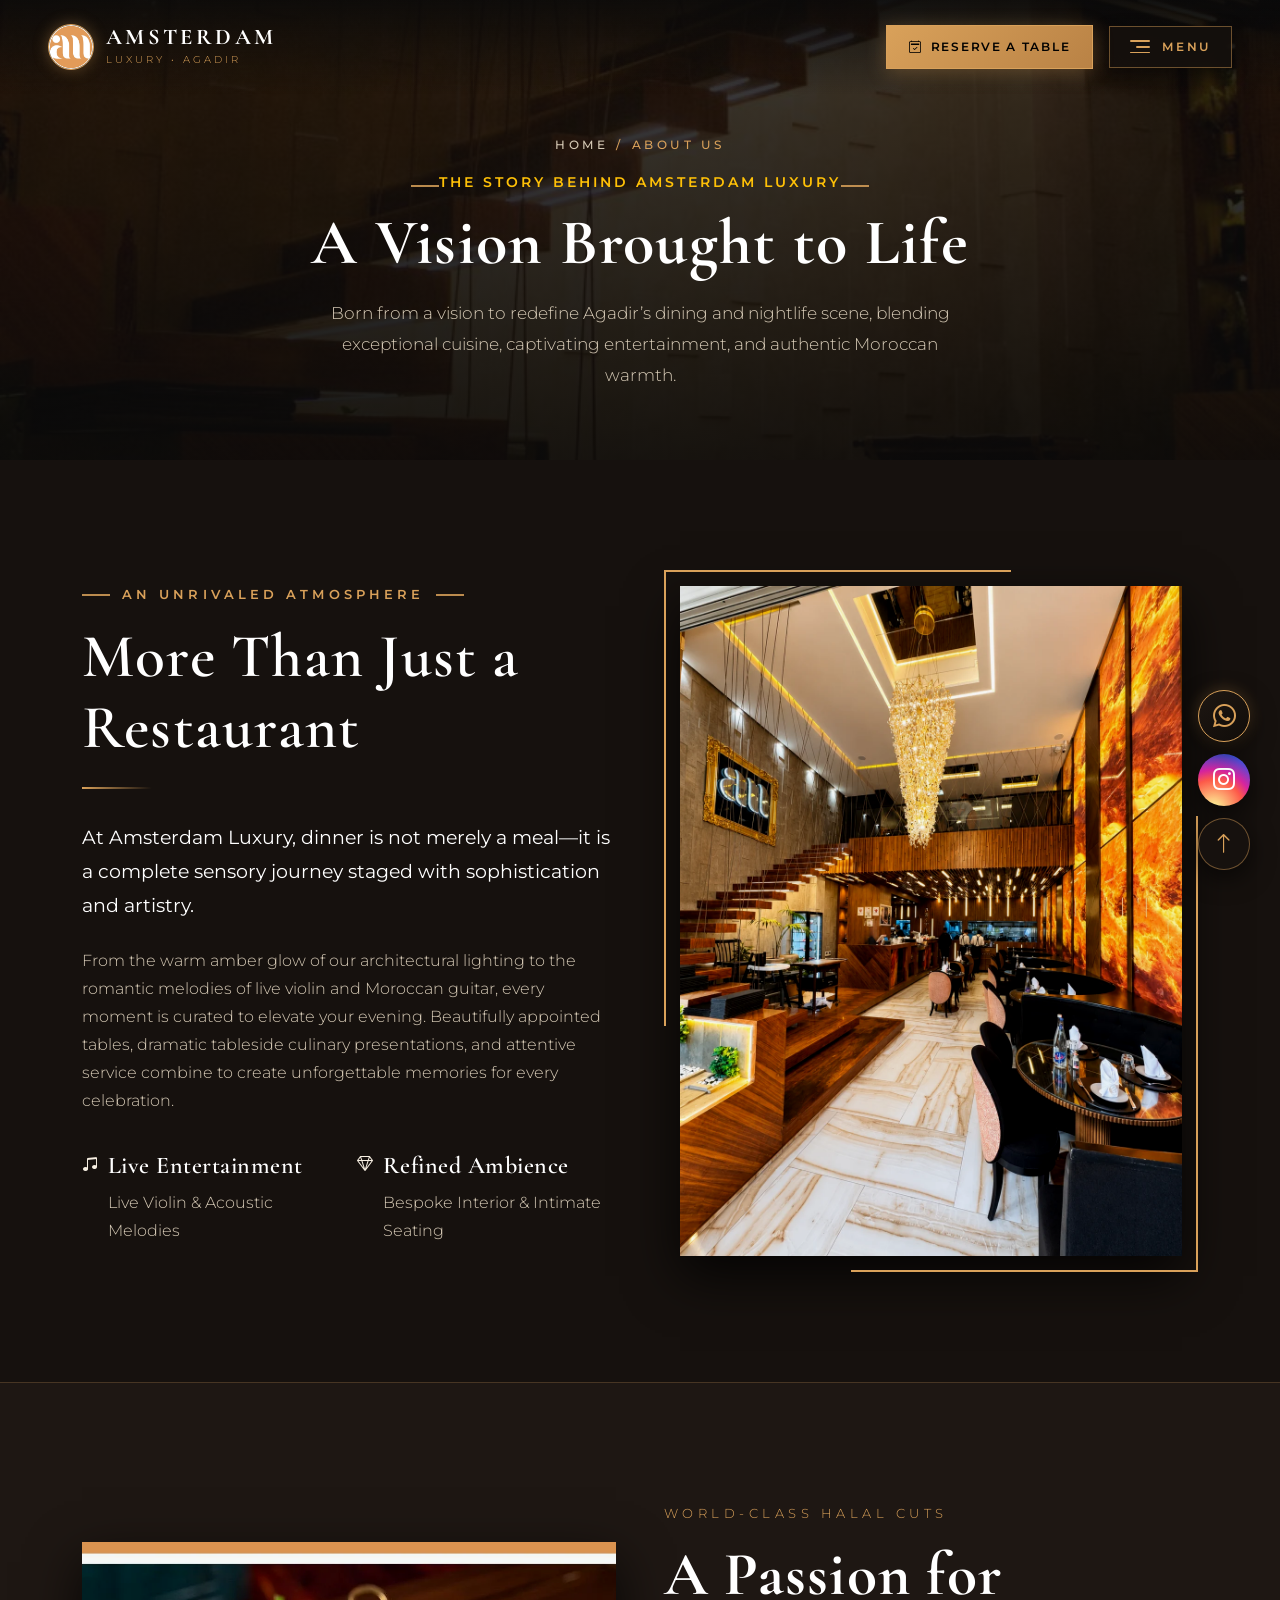
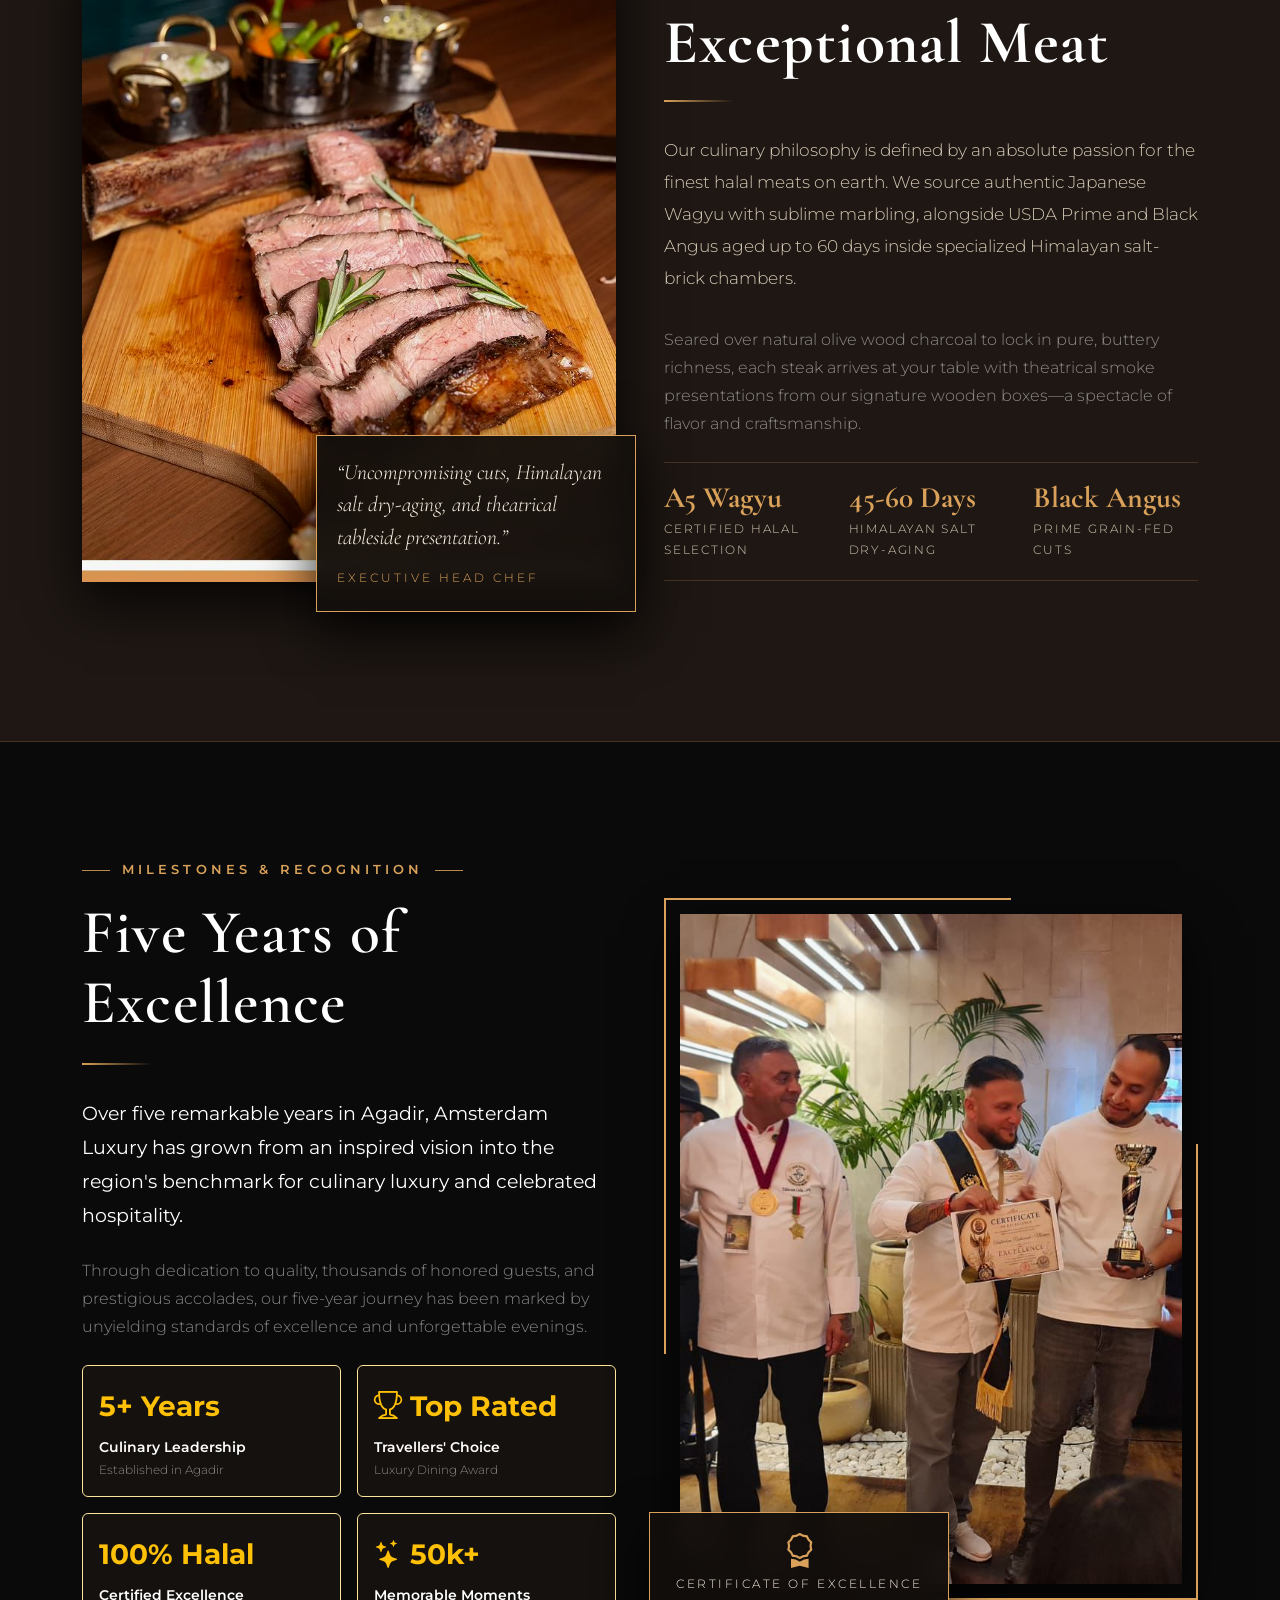
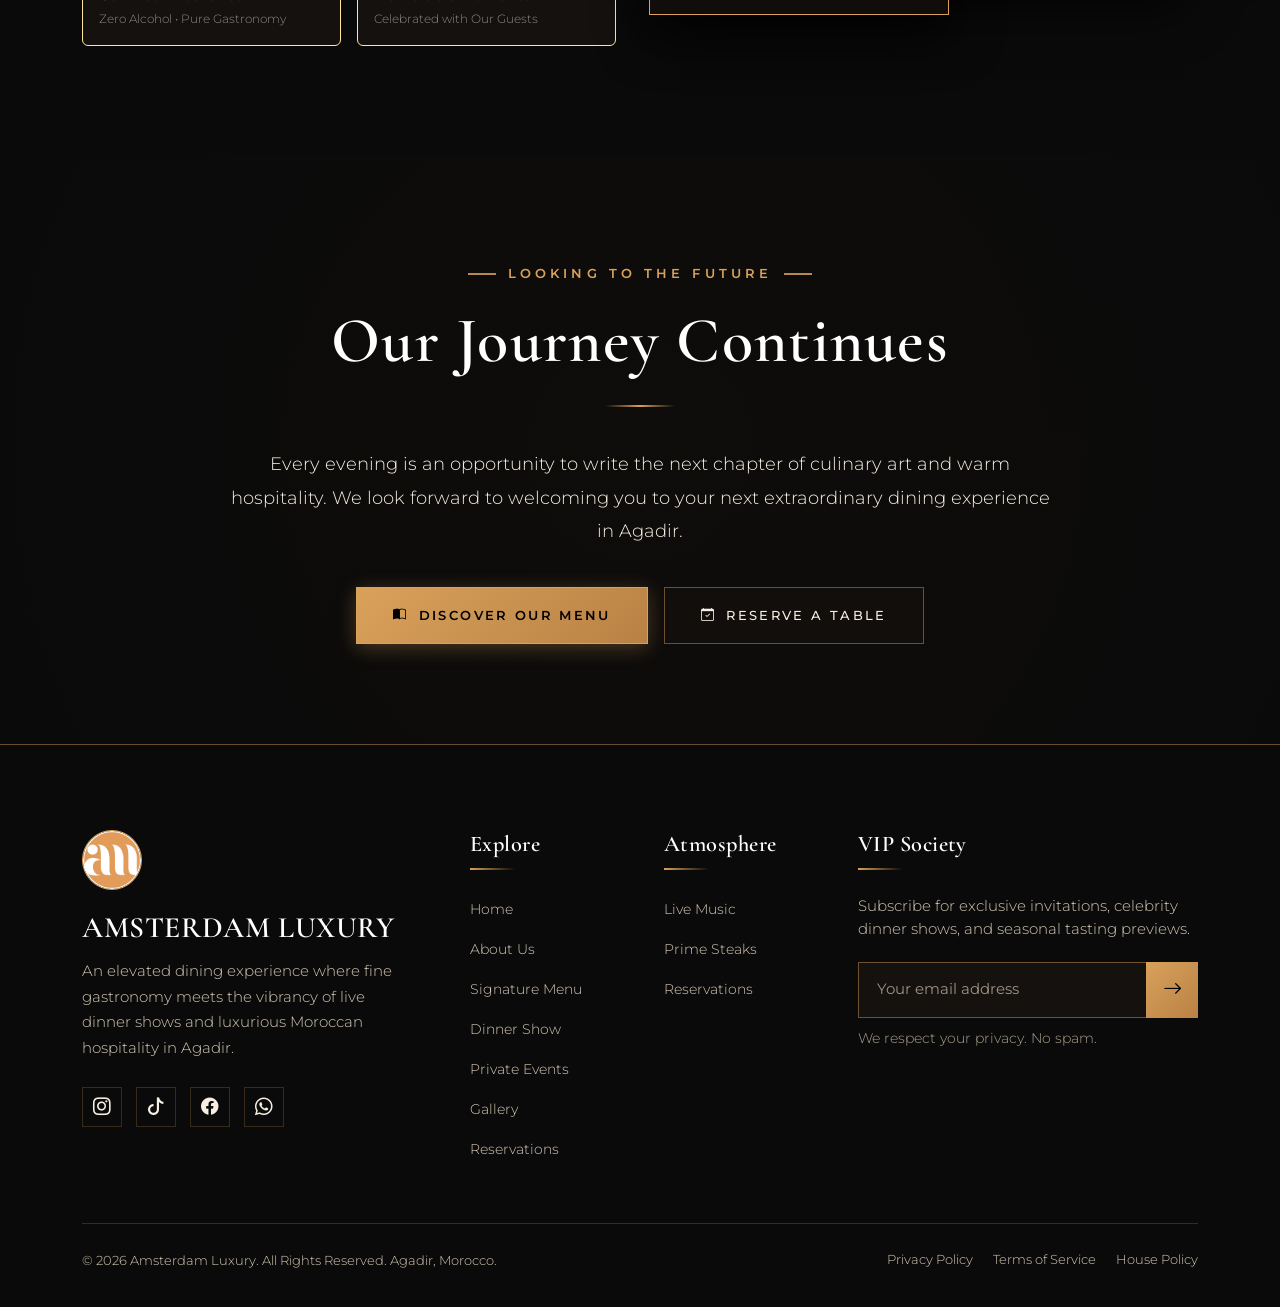
==== commit 038bb4a6: "Lattest" ====
--- a/about.html
+++ b/about.html
@@ -84,97 +84,181 @@
     <aside class="luxury_sidebar_drawer" aria-label="Main Navigation Sidebar">
         <div class="drawer_header">
             <a href="index.html" class="drawer_brand_box">
-                <img src="./assets/imgs/Amsterdam_Logo.jpeg" alt="Amsterdam Luxury" class="drawer_brand_logo">
+                <div class="drawer_brand_mark">
+                    <img src="./assets/imgs/Amsterdam_Logo.jpeg" alt="Amsterdam Luxury" class="drawer_brand_logo">
+                </div>
                 <div>
-                    <span class="drawer_brand_title">AMSTERDAM LUXURY</span>
-                    <span class="drawer_brand_sub">RESTAURANT • LOUNGE • SHOW</span>
+                    <span class="drawer_brand_title">AMSTERDAM</span>
+                    <span class="drawer_brand_sub">HAUTE GASTRONOMIE • AGADIR</span>
                 </div>
             </a>
             <button class="drawer_close_btn" aria-label="Close navigation menu">
-                <i class="bi bi-x-lg"></i> </button>
+                <span>CLOSE</span>
+                <i class="bi bi-x-lg"></i>
+            </button>
         </div>
 
         <div class="drawer_body_content">
             <ul class="drawer_links">
                 <li>
                     <a href="index.html" class="drawer_link">
-                        <span class="drawer_link_num">01</span>
-                        <span class="drawer_link_text">Home</span>
-                        <i class="bi bi-arrow-right drawer_link_arrow"></i>
+                        <div class="drawer_link_left">
+                            <span class="drawer_link_index">01</span>
+                            <div class="drawer_link_text_wrap">
+                                <span class="drawer_link_title">Home</span>
+                                <span class="drawer_link_tag">Fine Dining & Lounge</span>
+                            </div>
+                        </div>
+                        <div class="drawer_link_action">
+                            <span class="drawer_link_glyph">✦</span>
+                            <i class="bi bi-arrow-right drawer_link_arrow"></i>
+                        </div>
                     </a>
                 </li>
                 <li>
                     <a href="about.html" class="drawer_link active">
-                        <span class="drawer_link_num">02</span>
-                        <span class="drawer_link_text">About Us</span>
-                        <i class="bi bi-arrow-right drawer_link_arrow"></i>
+                        <div class="drawer_link_left">
+                            <span class="drawer_link_index">02</span>
+                            <div class="drawer_link_text_wrap">
+                                <span class="drawer_link_title">About Us</span>
+                                <span class="drawer_link_tag">Our Heritage & Story</span>
+                            </div>
+                        </div>
+                        <div class="drawer_link_action">
+                            <span class="drawer_link_glyph">✦</span>
+                            <i class="bi bi-arrow-right drawer_link_arrow"></i>
+                        </div>
                     </a>
                 </li>
                 <li>
                     <a href="menu.html" class="drawer_link">
-                        <span class="drawer_link_num">03</span>
-                        <span class="drawer_link_text">Signature Menu</span>
-                        <i class="bi bi-arrow-right drawer_link_arrow"></i>
+                        <div class="drawer_link_left">
+                            <span class="drawer_link_index">03</span>
+                            <div class="drawer_link_text_wrap">
+                                <span class="drawer_link_title">Signature Menu</span>
+                                <span class="drawer_link_tag">Haute Gastronomie Halal</span>
+                            </div>
+                        </div>
+                        <div class="drawer_link_action">
+                            <span class="drawer_link_glyph">✦</span>
+                            <i class="bi bi-arrow-right drawer_link_arrow"></i>
+                        </div>
                     </a>
                 </li>
                 <li>
                     <a href="dinner-show.html" class="drawer_link">
-                        <span class="drawer_link_num">04</span>
-                        <span class="drawer_link_text">Live Dinner Show</span>
-                        <i class="bi bi-arrow-right drawer_link_arrow"></i>
+                        <div class="drawer_link_left">
+                            <span class="drawer_link_index">04</span>
+                            <div class="drawer_link_text_wrap">
+                                <span class="drawer_link_title">Live Dinner Show</span>
+                                <span class="drawer_link_tag">Sensorial Live Artistry</span>
+                            </div>
+                        </div>
+                        <div class="drawer_link_action">
+                            <span class="drawer_link_glyph">✦</span>
+                            <i class="bi bi-arrow-right drawer_link_arrow"></i>
+                        </div>
                     </a>
                 </li>
                 <li>
                     <a href="private-events.html" class="drawer_link">
-                        <span class="drawer_link_num">05</span>
-                        <span class="drawer_link_text">Private Events</span>
-                        <i class="bi bi-arrow-right drawer_link_arrow"></i>
+                        <div class="drawer_link_left">
+                            <span class="drawer_link_index">05</span>
+                            <div class="drawer_link_text_wrap">
+                                <span class="drawer_link_title">Private Events</span>
+                                <span class="drawer_link_tag">VIP Salons & Celebrations</span>
+                            </div>
+                        </div>
+                        <div class="drawer_link_action">
+                            <span class="drawer_link_glyph">✦</span>
+                            <i class="bi bi-arrow-right drawer_link_arrow"></i>
+                        </div>
                     </a>
                 </li>
                 <li>
                     <a href="gallery.html" class="drawer_link">
-                        <span class="drawer_link_num">06</span>
-                        <span class="drawer_link_text">Visual Gallery</span>
-                        <i class="bi bi-arrow-right drawer_link_arrow"></i>
+                        <div class="drawer_link_left">
+                            <span class="drawer_link_index">06</span>
+                            <div class="drawer_link_text_wrap">
+                                <span class="drawer_link_title">Visual Gallery</span>
+                                <span class="drawer_link_tag">Atmosphere & Moments</span>
+                            </div>
+                        </div>
+                        <div class="drawer_link_action">
+                            <span class="drawer_link_glyph">✦</span>
+                            <i class="bi bi-arrow-right drawer_link_arrow"></i>
+                        </div>
                     </a>
                 </li>
                 <li>
                     <a href="reservation.html" class="drawer_link">
-                        <span class="drawer_link_num">07</span>
-                        <span class="drawer_link_text">Reservations</span>
-                        <i class="bi bi-arrow-right drawer_link_arrow"></i>
+                        <div class="drawer_link_left">
+                            <span class="drawer_link_index">07</span>
+                            <div class="drawer_link_text_wrap">
+                                <span class="drawer_link_title">Reservations</span>
+                                <span class="drawer_link_tag">VIP Tables & Concierge</span>
+                            </div>
+                        </div>
+                        <div class="drawer_link_action">
+                            <span class="drawer_link_glyph">✦</span>
+                            <i class="bi bi-arrow-right drawer_link_arrow"></i>
+                        </div>
                     </a>
                 </li>
                 <li>
                     <a href="contact.html" class="drawer_link">
-                        <span class="drawer_link_num">08</span>
-                        <span class="drawer_link_text">Contact & Location</span>
-                        <i class="bi bi-arrow-right drawer_link_arrow"></i>
+                        <div class="drawer_link_left">
+                            <span class="drawer_link_index">08</span>
+                            <div class="drawer_link_text_wrap">
+                                <span class="drawer_link_title">Contact & Location</span>
+                                <span class="drawer_link_tag">Agadir Bay, Morocco</span>
+                            </div>
+                        </div>
+                        <div class="drawer_link_action">
+                            <span class="drawer_link_glyph">✦</span>
+                            <i class="bi bi-arrow-right drawer_link_arrow"></i>
+                        </div>
                     </a>
                 </li>
             </ul>
         </div>
 
         <div class="drawer_footer">
-            <div class="d-flex flex-column gap-2 mb-3">
-                <a href="reservation.html" class="luxury_btn_gold w-100 text-center">
-                    <i class="bi bi-calendar-check"></i> Book VIP Table
+            <div class="drawer_action_grid">
+                <a href="reservation.html" class="drawer_action_card drawer_action_reserve">
+                    <span class="action_card_label">VIP RESERVATION</span>
+                    <span class="action_card_main">
+                        <span>Book Table</span>
+                        <i class="bi bi-arrow-up-right"></i>
+                    </span>
                 </a>
                 <a href="https://wa.me/212609070598" target="_blank" rel="noopener noreferrer"
-                    class="luxury_btn_whatsapp w-100 text-center">
-                    <i class="bi bi-whatsapp"></i> Chat on WhatsApp Concierge
+                    class="drawer_action_card drawer_action_wa">
+                    <span class="action_card_label">
+                        <span class="radar_dot"></span> CONCIERGE 24/7
+                    </span>
+                    <span class="action_card_main">
+                        <span>WhatsApp</span>
+                        <i class="bi bi-whatsapp"></i>
+                    </span>
                 </a>
             </div>
 
-            <div class="drawer_social_row">
-                <a href="https://instagram.com/amsterdamagadir" target="_blank" rel="noopener noreferrer"
-                    class="drawer_social_icon" aria-label="Instagram"><i class="bi bi-instagram"></i></a>
-                <a href="https://tiktok.com/@amsterdamluxury" target="_blank" rel="noopener noreferrer"
-                    class="drawer_social_icon" aria-label="TikTok"><i class="bi bi-tiktok"></i></a>
-                <a href="https://facebook.com" target="_blank" rel="noopener noreferrer" class="drawer_social_icon"
-                    aria-label="Facebook"><i class="bi bi-facebook"></i></a>
-                <a href="https://wa.me/212609070598" target="_blank" rel="noopener noreferrer"
-                    class="drawer_social_icon" aria-label="WhatsApp"><i class="bi bi-whatsapp"></i></a>
+            <div class="drawer_meta_bar">
+                <span class="drawer_coords">AGADIR BAY — 30°25'N 9°36'W</span>
+                <div class="drawer_social_minimal">
+                    <a href="https://instagram.com/amsterdamagadir" target="_blank" rel="noopener noreferrer"
+                        aria-label="Instagram">IG</a>
+                    <span class="meta_dot">/</span>
+                    <a href="https://tiktok.com/@amsterdamluxury" target="_blank" rel="noopener noreferrer"
+                        aria-label="TikTok">TK</a>
+                    <span class="meta_dot">/</span>
+                    <a href="https://facebook.com" target="_blank" rel="noopener noreferrer"
+                        aria-label="Facebook">FB</a>
+                    <span class="meta_dot">/</span>
+                    <a href="https://wa.me/212609070598" target="_blank" rel="noopener noreferrer"
+                        aria-label="WhatsApp">WA</a>
+                </div>
             </div>
         </div>
     </aside>
--- a/assets/css/style.css
+++ b/assets/css/style.css
@@ -7,7 +7,7 @@
 /* --------------------------------------------------------------------------
    1. GOOGLE FONTS & DESIGN TOKENS
    -------------------------------------------------------------------------- */
-@import url('https://fonts.googleapis.com/css2?family=Cormorant+Garamond:ital,wght@0,400;0,500;0,600;0,700;1,400;1,600&family=Montserrat:wght@200;300;400;500;600;700&display=swap');
+@import url('https://fonts.googleapis.com/css2?family=Cinzel:wght@400;500;600;700;800;900&family=Cormorant+Garamond:ital,wght@0,400;0,500;0,600;0,700;1,400;1,600&family=Montserrat:wght@200;300;400;500;600;700&display=swap');
 
 :root {
     /* Color Palette */
@@ -33,6 +33,7 @@
     --glass_border: rgba(217, 161, 90, 0.28);
 
     /* Typography */
+    --cinzel_font: 'Cinzel', Georgia, 'Times New Roman', serif;
     --heading_font: 'Cormorant Garamond', Georgia, serif;
     --body_font: 'Montserrat', -apple-system, BlinkMacSystemFont, 'Segoe UI', Roboto, sans-serif;
 
@@ -500,7 +501,9 @@
     background: var(--gold_light);
 }
 
-/* Sidebar Drawer Navigation */
+/* --------------------------------------------------------------------------
+   4. LUXURY MENU TOGGLE & SIDEBAR DRAWER (ARCHITECTURAL, MINIMAL & ANIMATED)
+   -------------------------------------------------------------------------- */
 .luxury_sidebar_drawer,
 .mobile_nav_drawer {
     position: fixed;
@@ -509,18 +512,41 @@
     width: 100%;
     max-width: 440px;
     height: 100vh;
-    background: linear-gradient(180deg, rgba(14, 11, 9, 0.985) 0%, rgba(8, 7, 6, 0.99) 100%);
-    backdrop-filter: blur(25px);
-    -webkit-backdrop-filter: blur(25px);
-    border-left: 1px solid var(--gold_border);
+    height: 100dvh;
+    background: #090807;
+    backdrop-filter: blur(40px);
+    -webkit-backdrop-filter: blur(40px);
+    border-left: 1px solid rgba(217, 161, 90, 0.28);
     z-index: 1200;
-    padding: 30px 28px;
+    padding: 28px 26px 20px;
     display: flex;
     flex-direction: column;
     justify-content: space-between;
     overflow-y: auto;
-    transition: right 0.45s cubic-bezier(0.16, 1, 0.3, 1);
-    box-shadow: -20px 0 60px rgba(0, 0, 0, 0.9);
+    overflow-x: hidden;
+    transition: right 0.5s cubic-bezier(0.19, 1, 0.22, 1);
+    box-shadow: -30px 0 90px rgba(0, 0, 0, 0.98), inset 1px 0 0 rgba(242, 202, 133, 0.12);
+}
+
+/* Ambient Breathing Golden Aurora */
+.luxury_sidebar_drawer::before {
+    content: '';
+    position: absolute;
+    top: -20%;
+    right: -25%;
+    width: 440px;
+    height: 440px;
+    border-radius: 50%;
+    background: radial-gradient(circle, rgba(217, 161, 90, 0.14) 0%, rgba(185, 130, 69, 0.04) 50%, transparent 70%);
+    filter: blur(60px);
+    pointer-events: none;
+    animation: luxury_aurora_pulse 10s ease-in-out infinite alternate;
+}
+
+@keyframes luxury_aurora_pulse {
+    0% { transform: scale(0.9) translate(0, 0); opacity: 0.5; }
+    50% { transform: scale(1.15) translate(-30px, 40px); opacity: 0.85; }
+    100% { transform: scale(0.95) translate(15px, -20px); opacity: 0.6; }
 }
 
 .luxury_sidebar_drawer.open,
@@ -534,13 +560,13 @@
     left: 0;
     width: 100vw;
     height: 100vh;
-    background: rgba(0, 0, 0, 0.82);
-    backdrop-filter: blur(6px);
-    -webkit-backdrop-filter: blur(6px);
+    background: rgba(3, 2, 2, 0.88);
+    backdrop-filter: blur(10px);
+    -webkit-backdrop-filter: blur(10px);
     z-index: 1190;
     opacity: 0;
     visibility: hidden;
-    transition: all var(--transition_smooth);
+    transition: all 0.45s cubic-bezier(0.19, 1, 0.22, 1);
 }
 
 .drawer_backdrop.open {
@@ -548,12 +574,15 @@
     visibility: visible;
 }
 
+/* Sharp Architectural Header */
 .drawer_header {
     display: flex;
     align-items: center;
     justify-content: space-between;
-    padding-bottom: 20px;
-    border-bottom: 1px solid var(--gold_border_light);
+    padding-bottom: 18px;
+    border-bottom: 1px solid rgba(217, 161, 90, 0.2);
+    position: relative;
+    z-index: 2;
 }
 
 .drawer_brand_box {
@@ -563,60 +592,123 @@
     text-decoration: none;
 }
 
+.drawer_brand_mark {
+    width: 38px;
+    height: 38px;
+    border: 1px solid rgba(217, 161, 90, 0.45);
+    display: flex;
+    align-items: center;
+    justify-content: center;
+    padding: 2px;
+    background: rgba(0, 0, 0, 0.8);
+    position: relative;
+    flex-shrink: 0;
+}
+
+.drawer_brand_mark::before {
+    content: '';
+    position: absolute;
+    top: -2px;
+    left: -2px;
+    width: 6px;
+    height: 6px;
+    border-top: 1.5px solid var(--gold_light);
+    border-left: 1.5px solid var(--gold_light);
+}
+
+.drawer_brand_mark::after {
+    content: '';
+    position: absolute;
+    bottom: -2px;
+    right: -2px;
+    width: 6px;
+    height: 6px;
+    border-bottom: 1.5px solid var(--gold_light);
+    border-right: 1.5px solid var(--gold_light);
+}
+
 .drawer_brand_logo {
-    width: 42px;
-    height: 42px;
-    border-radius: 50%;
-    border: 1px solid var(--primary_color);
+    width: 100%;
+    height: 100%;
     object-fit: cover;
+    border-radius: 0 !important;
 }
 
 .drawer_brand_title {
-    font-family: var(--heading_font);
-    font-size: 1.25rem;
+    font-family: var(--cinzel_font);
+    font-size: 1.05rem;
     font-weight: 700;
-    letter-spacing: 0.12em;
-    color: var(--white_color);
+    letter-spacing: 0.22em;
+    color: #FFFFFF;
     display: block;
     line-height: 1.1;
+    text-transform: uppercase;
 }
 
 .drawer_brand_sub {
-    font-size: 0.58rem;
+    font-family: var(--body_font);
+    font-size: 0.52rem;
+    font-weight: 600;
     letter-spacing: 0.28em;
     text-transform: uppercase;
     color: var(--primary_color);
     display: block;
     margin-top: 3px;
-}
-
+    opacity: 0.85;
+}
+
+/* Sharp Minimal Close Button */
 .drawer_close_btn {
     display: inline-flex;
     align-items: center;
-    gap: 7px;
-    background: rgba(255, 255, 255, 0.04);
-    border: 1px solid var(--gold_border_light);
-    border-radius: var(--border_radius_pill);
-    padding: 6px 14px;
+    gap: 8px;
+    background: transparent;
+    border: 1px solid rgba(217, 161, 90, 0.3);
+    border-radius: 0 !important;
+    padding: 6px 12px;
     color: var(--cream_muted);
-    font-family: var(--body_font);
-    font-size: 0.72rem;
-    letter-spacing: 0.18em;
-    font-weight: 600;
+    font-family: var(--cinzel_font);
+    font-size: 0.65rem;
+    letter-spacing: 0.22em;
+    text-transform: uppercase;
     cursor: pointer;
-    transition: all var(--transition_fast);
+    transition: all 0.32s cubic-bezier(0.16, 1, 0.3, 1);
+    box-shadow: none;
+    flex-shrink: 0;
+}
+
+.drawer_close_btn i {
+    font-size: 0.8rem;
+    color: var(--primary_color);
+    transition: transform 0.4s cubic-bezier(0.16, 1, 0.3, 1);
 }
 
 .drawer_close_btn:hover {
-    color: var(--primary_color);
-    border-color: var(--primary_color);
+    color: #FFFFFF;
+    border-color: var(--gold_light);
     background: rgba(217, 161, 90, 0.12);
 }
 
+.drawer_close_btn:hover i {
+    transform: rotate(90deg);
+    color: var(--gold_light);
+}
+
+/* Navigation Links Body */
 .drawer_body_content {
     flex: 1;
-    padding: 10px 10px 10px 0px;
+    padding: 12px 0 10px;
     overflow-y: auto;
+    position: relative;
+    z-index: 2;
+}
+
+.drawer_body_content::-webkit-scrollbar {
+    width: 3px;
+}
+
+.drawer_body_content::-webkit-scrollbar-thumb {
+    background: rgba(217, 161, 90, 0.25);
 }
 
 .drawer_links {
@@ -625,110 +717,355 @@
     margin: 0;
     display: flex;
     flex-direction: column;
+    gap: 2px;
+}
+
+/* Cascading Stagger Entrance */
+.drawer_links li {
+    opacity: 0;
+    transform: translateY(16px);
+    transition: opacity 0.5s cubic-bezier(0.19, 1, 0.22, 1), transform 0.5s cubic-bezier(0.19, 1, 0.22, 1);
+}
+
+.luxury_sidebar_drawer.open .drawer_links li:nth-child(1) { transition-delay: 0.08s; opacity: 1; transform: translateY(0); }
+.luxury_sidebar_drawer.open .drawer_links li:nth-child(2) { transition-delay: 0.12s; opacity: 1; transform: translateY(0); }
+.luxury_sidebar_drawer.open .drawer_links li:nth-child(3) { transition-delay: 0.16s; opacity: 1; transform: translateY(0); }
+.luxury_sidebar_drawer.open .drawer_links li:nth-child(4) { transition-delay: 0.20s; opacity: 1; transform: translateY(0); }
+.luxury_sidebar_drawer.open .drawer_links li:nth-child(5) { transition-delay: 0.24s; opacity: 1; transform: translateY(0); }
+.luxury_sidebar_drawer.open .drawer_links li:nth-child(6) { transition-delay: 0.28s; opacity: 1; transform: translateY(0); }
+.luxury_sidebar_drawer.open .drawer_links li:nth-child(7) { transition-delay: 0.32s; opacity: 1; transform: translateY(0); }
+.luxury_sidebar_drawer.open .drawer_links li:nth-child(8) { transition-delay: 0.36s; opacity: 1; transform: translateY(0); }
+
+/* Theatrical Focus Dimming on Hover */
+.drawer_links:hover .drawer_link:not(:hover) {
+    opacity: 0.32;
+    filter: blur(0.3px);
+}
+
+/* Sharp Minimal Link Row */
+.drawer_link {
+    display: flex;
+    align-items: center;
+    justify-content: space-between;
+    padding: 10px 10px;
+    border-radius: 0 !important;
+    text-decoration: none;
+    position: relative;
+    border: none;
+    border-left: 2px solid transparent !important;
+    border-bottom: 1px solid rgba(217, 161, 90, 0.08) !important;
+    background: transparent !important;
+    box-shadow: none !important;
+    transition: all 0.32s cubic-bezier(0.16, 1, 0.3, 1);
+}
+
+.drawer_link_left {
+    display: flex;
+    align-items: baseline;
+    gap: 14px;
+    flex: 1;
+    min-width: 0;
+}
+
+.drawer_link_num,
+.drawer_link_index {
+    font-family: var(--cinzel_font);
+    font-size: 0.7rem;
+    font-weight: 500;
+    letter-spacing: 0.22em;
+    color: var(--primary_color);
+    opacity: 0.65;
+    width: 26px;
+    flex-shrink: 0;
+    transition: all 0.3s ease;
+}
+
+.drawer_link_content,
+.drawer_link_text_wrap {
+    display: flex;
+    flex-direction: column;
+    min-width: 0;
+}
+
+.drawer_link_text,
+.drawer_link_title {
+    font-family: var(--cinzel_font);
+    font-size: 1.06rem;
+    font-weight: 500;
+    letter-spacing: 0.14em;
+    text-transform: uppercase;
+    color: #ECE5DA !important;
+    line-height: 1.2;
+    transition: all 0.32s cubic-bezier(0.16, 1, 0.3, 1);
+}
+
+.drawer_link_sub,
+.drawer_link_tag {
+    font-family: var(--heading_font);
+    font-style: italic;
+    font-size: 0.78rem;
+    font-weight: 400;
+    letter-spacing: 0.05em;
+    color: rgba(217, 161, 90, 0.65);
+    line-height: 1.15;
+    margin-top: 2px;
+    transition: all 0.3s ease;
+}
+
+.drawer_link_action,
+.drawer_link_arrow_box {
+    display: flex;
+    align-items: center;
     gap: 6px;
-}
-
-.drawer_link {
-    display: flex;
-    align-items: center;
-    padding: 10px 14px;
-    border-radius: 8px;
-    font-family: var(--heading_font);
-    font-size: 1.45rem;
+    flex-shrink: 0;
+}
+
+.drawer_link_glyph {
+    font-size: 0.65rem;
+    color: var(--primary_color);
+    opacity: 0;
+    transform: scale(0) rotate(-45deg);
+    transition: all 0.32s cubic-bezier(0.16, 1, 0.3, 1);
+}
+
+.drawer_link_arrow {
+    font-size: 0.9rem;
+    color: var(--primary_color);
+    opacity: 0;
+    transform: translateX(-10px);
+    transition: all 0.32s cubic-bezier(0.16, 1, 0.3, 1);
+}
+
+/* Hover Micro-Interaction */
+.drawer_link:hover {
+    background: linear-gradient(90deg, rgba(217, 161, 90, 0.1) 0%, transparent 100%) !important;
+    border-left-color: var(--gold_light) !important;
+    border-bottom-color: rgba(217, 161, 90, 0.25) !important;
+    transform: translateX(8px);
+}
+
+.drawer_link:hover .drawer_link_title,
+.drawer_link:hover .drawer_link_text {
+    color: #FFFFFF !important;
+    text-shadow: 0 0 16px rgba(242, 202, 133, 0.45);
+    letter-spacing: 0.16em;
+}
+
+.drawer_link:hover .drawer_link_num,
+.drawer_link:hover .drawer_link_index {
+    color: var(--gold_light);
+    opacity: 1;
+}
+
+.drawer_link:hover .drawer_link_sub,
+.drawer_link:hover .drawer_link_tag {
+    color: var(--gold_light);
+}
+
+.drawer_link:hover .drawer_link_glyph {
+    opacity: 1;
+    transform: scale(1) rotate(0deg);
+    color: var(--gold_light);
+}
+
+.drawer_link:hover .drawer_link_arrow {
+    opacity: 1;
+    transform: translateX(0);
+    color: var(--gold_light);
+}
+
+/* Active State (Sharp Minimal Architectural Accent) */
+.drawer_link.active {
+    background: linear-gradient(90deg, rgba(217, 161, 90, 0.12) 0%, transparent 100%) !important;
+    border-left: 2.5px solid var(--gold_light) !important;
+    border-bottom-color: rgba(217, 161, 90, 0.28) !important;
+}
+
+.drawer_link.active .drawer_link_num,
+.drawer_link.active .drawer_link_index {
+    color: var(--gold_light);
+    opacity: 1;
+    font-weight: 700;
+}
+
+.drawer_link.active .drawer_link_title,
+.drawer_link.active .drawer_link_text {
+    color: #FFFFFF !important;
+    text-shadow: 0 0 18px rgba(242, 202, 133, 0.5);
     font-weight: 600;
-    letter-spacing: 0.05em;
-    color: var(--cream_color) !important;
-    text-decoration: none;
-    border-bottom: 1px solid rgba(217, 161, 90, 0.06);
-    transition: all var(--transition_fast);
-}
-
-.drawer_link_num {
-    font-family: var(--body_font);
-    font-size: 0.72rem;
-    font-weight: 600;
-    letter-spacing: 0.18em;
-    color: var(--primary_color);
-    opacity: 0.75;
-    width: 32px;
-}
-
-.drawer_link_text {
-    flex: 1;
-}
-
-.drawer_link_arrow {
-    font-size: 1rem;
-    color: var(--primary_color);
-    opacity: 0;
-    transform: translateX(-8px);
-    transition: all var(--transition_fast);
-}
-
-.drawer_link:hover,
-.drawer_link.active {
-    color: var(--primary_color) !important;
-    background: rgba(217, 161, 90, 0.09);
-    border-color: rgba(217, 161, 90, 0.25);
-    transform: translateX(6px);
-}
-
-.drawer_link:hover .drawer_link_arrow,
+}
+
+.drawer_link.active .drawer_link_sub,
+.drawer_link.active .drawer_link_tag {
+    color: var(--gold_light);
+}
+
+.drawer_link.active .drawer_link_glyph {
+    opacity: 1;
+    transform: scale(1) rotate(0deg);
+    color: var(--gold_light);
+}
+
 .drawer_link.active .drawer_link_arrow {
     opacity: 1;
     transform: translateX(0);
-}
-
-.drawer_info_box {
-    margin-top: 25px;
-    padding-top: 20px;
-    border-top: 1px solid var(--gold_border_light);
+    color: var(--gold_light);
+}
+
+/* Footer Section */
+.drawer_footer {
+    padding-top: 14px;
+    border-top: 1px solid rgba(217, 161, 90, 0.18);
+    position: relative;
+    z-index: 2;
+}
+
+/* Sharp Architectural Action Grid */
+.drawer_action_grid {
+    display: grid;
+    grid-template-columns: 1fr 1fr;
+    gap: 10px;
+    margin-bottom: 12px;
+}
+
+.drawer_action_card {
     display: flex;
     flex-direction: column;
-    gap: 10px;
-}
-
-.drawer_info_item {
-    display: flex;
-    align-items: center;
-    gap: 10px;
-    font-size: 0.8rem;
+    justify-content: space-between;
+    padding: 10px 12px;
+    border-radius: 0 !important;
+    text-decoration: none;
+    position: relative;
+    overflow: hidden;
+    transition: all 0.35s cubic-bezier(0.16, 1, 0.3, 1);
+    min-height: 64px;
+}
+
+.action_card_label {
+    font-family: var(--body_font);
+    font-size: 0.52rem;
+    font-weight: 600;
+    letter-spacing: 0.22em;
+    text-transform: uppercase;
+    display: flex;
+    align-items: center;
+    gap: 6px;
+}
+
+.action_card_main {
+    display: flex;
+    align-items: center;
+    justify-content: space-between;
+    font-family: var(--cinzel_font);
+    font-size: 0.82rem;
+    font-weight: 700;
+    letter-spacing: 0.1em;
+    text-transform: uppercase;
+    margin-top: 4px;
+}
+
+/* Reserve Card */
+.drawer_action_reserve {
+    background: rgba(217, 161, 90, 0.05);
+    border: 1px solid rgba(217, 161, 90, 0.45);
+    color: #F7EFE2 !important;
+}
+
+.drawer_action_reserve .action_card_label {
+    color: var(--primary_color);
+}
+
+.drawer_action_reserve:hover {
+    background: linear-gradient(135deg, #F2CA85, #D9A15A);
+    color: #0A0806 !important;
+    border-color: var(--gold_light);
+    transform: translateY(-2px);
+    box-shadow: 0 8px 24px rgba(217, 161, 90, 0.4);
+}
+
+.drawer_action_reserve:hover .action_card_label {
+    color: #0A0806;
+}
+
+/* WhatsApp Concierge Card */
+.drawer_action_wa {
+    background: rgba(14, 48, 35, 0.35);
+    border: 1px solid rgba(37, 211, 102, 0.35);
+    color: #E2F9EE !important;
+}
+
+.drawer_action_wa .action_card_label {
+    color: #25D366;
+}
+
+.radar_dot {
+    width: 6px;
+    height: 6px;
+    border-radius: 50%;
+    background: #25D366;
+    display: inline-block;
+    box-shadow: 0 0 8px #25D366;
+    animation: radar_pulse 1.8s infinite;
+}
+
+@keyframes radar_pulse {
+    0% { transform: scale(0.9); opacity: 1; }
+    50% { transform: scale(1.4); opacity: 0.4; }
+    100% { transform: scale(0.9); opacity: 1; }
+}
+
+.drawer_action_wa:hover {
+    background: linear-gradient(135deg, rgba(20, 68, 50, 0.95), rgba(10, 35, 26, 1));
+    border-color: rgba(37, 211, 102, 0.7);
+    color: #FFFFFF !important;
+    transform: translateY(-2px);
+    box-shadow: 0 8px 24px rgba(37, 211, 102, 0.25);
+}
+
+/* Editorial Metadata & Sharp Social Bar */
+.drawer_meta_bar {
+    display: flex;
+    align-items: center;
+    justify-content: space-between;
+    padding-top: 8px;
+    border-top: 1px solid rgba(217, 161, 90, 0.1);
+    font-size: 0.58rem;
+    color: var(--cream_dim);
+    letter-spacing: 0.18em;
+}
+
+.drawer_coords {
+    font-family: var(--cinzel_font);
+    font-size: 0.58rem;
+    letter-spacing: 0.2em;
+    color: var(--primary_color);
+    opacity: 0.8;
+}
+
+.drawer_social_minimal {
+    display: flex;
+    align-items: center;
+    gap: 8px;
+}
+
+.drawer_social_minimal a {
+    font-family: var(--cinzel_font);
+    font-size: 0.68rem;
+    font-weight: 600;
+    letter-spacing: 0.12em;
     color: var(--cream_muted);
-}
-
-.drawer_footer {
-    padding-top: 20px;
-    border-top: 1px solid var(--gold_border_light);
-}
-
-.drawer_social_row {
-    display: flex;
-    align-items: center;
-    justify-content: center;
-    gap: 14px;
-    margin-top: 14px;
-}
-
-.drawer_social_icon {
-    width: 38px;
-    height: 38px;
-    border-radius: 50%;
-    background: rgba(255, 255, 255, 0.04);
-    border: 1px solid var(--gold_border_light);
-    color: var(--cream_color);
-    display: inline-flex;
-    align-items: center;
-    justify-content: center;
-    font-size: 0.95rem;
     text-decoration: none;
-    transition: all var(--transition_fast);
-}
-
-.drawer_social_icon:hover {
-    background: var(--primary_color);
-    color: var(--dark_color);
-    border-color: var(--primary_color);
-    transform: translateY(-2px);
+    transition: all 0.25s ease;
+}
+
+.drawer_social_minimal a:hover {
+    color: var(--gold_light);
+    text-shadow: 0 0 10px rgba(242, 202, 133, 0.6);
+    transform: translateY(-1px);
+}
+
+.meta_dot {
+    color: rgba(217, 161, 90, 0.35);
 }
 
 /* --------------------------------------------------------------------------
@@ -1404,6 +1741,54 @@
     color: var(--white_color);
 }
 
+/* Latest Seasonal Menu Accents & Badges */
+.menu_card_latest {
+    border-color: rgba(217, 161, 90, 0.45) !important;
+    position: relative;
+    box-shadow: 0 10px 30px rgba(0, 0, 0, 0.5), 0 0 25px rgba(217, 161, 90, 0.12);
+}
+
+.menu_card_latest::before {
+    content: '';
+    position: absolute;
+    top: 0;
+    left: 0;
+    width: 100%;
+    height: 3px;
+    background: linear-gradient(90deg, transparent, var(--primary_color), #F2CA85, transparent);
+    z-index: 3;
+}
+
+.menu_category_tag_latest {
+    background: linear-gradient(135deg, #D9A15A 0%, #B98245 100%) !important;
+    color: #0A0A0A !important;
+    font-weight: 700 !important;
+    letter-spacing: 0.16em !important;
+    border-color: #F2CA85 !important;
+    box-shadow: 0 4px 15px rgba(217, 161, 90, 0.45);
+}
+
+.menu_item_badge_tag_latest {
+    background: rgba(217, 161, 90, 0.18) !important;
+    border-color: var(--primary_color) !important;
+    color: var(--gold_light) !important;
+    font-weight: 600 !important;
+}
+
+.menu_badge_pill_latest {
+    font-family: var(--body_font);
+    font-size: 0.72rem;
+    font-weight: 700;
+    letter-spacing: 0.16em;
+    background: linear-gradient(135deg, var(--primary_color) 0%, var(--secondary_color) 100%);
+    color: #0A0A0A;
+    padding: 6px 16px;
+    border-radius: 30px;
+    display: inline-block;
+    box-shadow: 0 4px 15px rgba(217, 161, 90, 0.35);
+    text-transform: uppercase;
+}
+
 /* Detailed Menu List Style (for menu.html) */
 .menu_category_block {
     margin-bottom: 65px;
@@ -1464,6 +1849,173 @@
     color: var(--cream_muted);
     margin-bottom: 0;
     line-height: 1.65;
+}
+
+/* ==========================================================================
+   LUXURY PHYSICAL MENU CARD STYLES (À LA CARTE REPERTOIRE)
+   ========================================================================== */
+.luxury_menu_card_board {
+    background: linear-gradient(145deg, #181310 0%, #110d0b 100%);
+    border: 1px solid rgba(217, 161, 90, 0.35);
+    box-shadow: inset 0 0 0 1px rgba(217, 161, 90, 0.1), 0 20px 45px rgba(0, 0, 0, 0.7);
+    padding: 38px 32px;
+    margin-bottom: 45px;
+    position: relative;
+    border-radius: 4px;
+    transition: all var(--transition_smooth);
+}
+
+.luxury_menu_card_board:hover {
+    border-color: rgba(217, 161, 90, 0.55);
+    box-shadow: inset 0 0 0 1px rgba(217, 161, 90, 0.2), 0 25px 55px rgba(0, 0, 0, 0.8), 0 0 30px rgba(217, 161, 90, 0.08);
+}
+
+/* Corner ornamental accents */
+.luxury_menu_card_board::before,
+.luxury_menu_card_board::after {
+    content: '';
+    position: absolute;
+    width: 14px;
+    height: 14px;
+    pointer-events: none;
+}
+
+.luxury_menu_card_board::before {
+    top: 6px;
+    left: 6px;
+    border-top: 2px solid var(--primary_color);
+    border-left: 2px solid var(--primary_color);
+}
+
+.luxury_menu_card_board::after {
+    bottom: 6px;
+    right: 6px;
+    border-bottom: 2px solid var(--primary_color);
+    border-right: 2px solid var(--primary_color);
+}
+
+.card_board_header {
+    text-align: center;
+    margin-bottom: 32px;
+    position: relative;
+    padding-bottom: 18px;
+    border-bottom: 1px solid rgba(217, 161, 90, 0.22);
+}
+
+.card_board_category_tag {
+    font-size: 0.72rem;
+    font-weight: 600;
+    letter-spacing: 0.22em;
+    color: var(--primary_color);
+    text-transform: uppercase;
+    display: inline-block;
+    margin-bottom: 6px;
+}
+
+.card_board_title {
+    font-family: var(--cinzel_font);
+    font-size: 1.85rem;
+    color: #FFFFFF;
+    margin-bottom: 4px;
+    letter-spacing: 0.05em;
+}
+
+.card_board_subtitle {
+    font-family: var(--heading_font);
+    font-size: 1.15rem;
+    font-style: italic;
+    color: var(--gold_light);
+    margin-bottom: 0;
+}
+
+/* Dish Entry inside Menu Card */
+.menu_card_entry {
+    padding: 14px 12px;
+    border-bottom: 1px dashed rgba(217, 161, 90, 0.15);
+    transition: all var(--transition_fast);
+    border-radius: 2px;
+}
+
+.menu_card_entry:hover {
+    background: rgba(217, 161, 90, 0.04);
+    transform: translateX(3px);
+}
+
+.menu_card_entry_top {
+    display: flex;
+    align-items: baseline;
+    justify-content: space-between;
+    gap: 12px;
+}
+
+.menu_card_entry_name {
+    font-family: var(--heading_font);
+    font-size: 1.35rem;
+    font-weight: 600;
+    color: #FFFFFF;
+    margin-bottom: 0;
+    line-height: 1.25;
+    transition: color var(--transition_fast);
+}
+
+.menu_card_entry:hover .menu_card_entry_name {
+    color: var(--gold_light);
+}
+
+.menu_card_entry_badge {
+    font-size: 0.65rem;
+    letter-spacing: 0.14em;
+    text-transform: uppercase;
+    color: var(--primary_color);
+    border: 1px solid rgba(217, 161, 90, 0.35);
+    padding: 2px 7px;
+    background: rgba(217, 161, 90, 0.08);
+    white-space: nowrap;
+    font-weight: 600;
+}
+
+.menu_card_entry_sub {
+    font-size: 0.86rem;
+    color: var(--cream_dim);
+    font-style: italic;
+    margin-top: 2px;
+    margin-bottom: 0;
+}
+
+/* Category Quick-Jump Bar */
+.menu_jump_nav {
+    display: flex;
+    align-items: center;
+    justify-content: center;
+    gap: 10px;
+    flex-wrap: wrap;
+    margin-bottom: 45px;
+    background: rgba(14, 12, 11, 0.95);
+    backdrop-filter: blur(12px);
+    padding: 14px 20px;
+    border: 1px solid rgba(217, 161, 90, 0.2);
+    border-radius: 40px;
+}
+
+.menu_jump_btn {
+    background: transparent;
+    border: 1px solid rgba(217, 161, 90, 0.25);
+    color: var(--cream_muted);
+    font-size: 0.78rem;
+    letter-spacing: 0.12em;
+    text-transform: uppercase;
+    font-weight: 600;
+    padding: 7px 16px;
+    border-radius: 20px;
+    text-decoration: none;
+    transition: all var(--transition_fast);
+}
+
+.menu_jump_btn:hover,
+.menu_jump_btn.active {
+    background: var(--primary_color);
+    color: var(--dark_color);
+    border-color: var(--primary_color);
 }
 
 /* --------------------------------------------------------------------------
@@ -1835,6 +2387,153 @@
 }
 
 /* --------------------------------------------------------------------------
+   LUXURY RESERVATION CONFIRMATION MODAL
+   -------------------------------------------------------------------------- */
+.modal-backdrop.show {
+    opacity: 0.88 !important;
+    background-color: #050403 !important;
+    backdrop-filter: blur(8px) !important;
+}
+
+.modal_backdrop_custom {
+    background-color: rgba(5, 4, 3, 0.88);
+    backdrop-filter: blur(8px);
+}
+
+#reservation_confirm_modal .modal-content,
+.modal-content.luxury_modal_content,
+.luxury_modal_content {
+    background: linear-gradient(160deg, #1d1712 0%, #130f0c 60%, #0a0806 100%) !important;
+    border: 1.5px solid var(--primary_color) !important;
+    border-radius: 14px !important;
+    box-shadow: 0 25px 70px rgba(0, 0, 0, 0.95), 0 0 35px rgba(217, 161, 90, 0.25) !important;
+    color: var(--cream_color) !important;
+    overflow: hidden;
+}
+
+.luxury_modal_content .modal-header {
+    border: none !important;
+    padding: 18px 22px 0 !important;
+}
+
+.luxury_modal_content .modal-body {
+    padding: 8px 28px 30px !important;
+    color: var(--cream_color) !important;
+}
+
+.luxury_modal_content .modal_icon_gold {
+    display: inline-flex;
+    align-items: center;
+    justify-content: center;
+    width: 76px;
+    height: 76px;
+    border-radius: 50%;
+    background: radial-gradient(circle, rgba(217, 161, 90, 0.22) 0%, rgba(217, 161, 90, 0.05) 70%);
+    border: 1.5px solid var(--primary_color);
+    box-shadow: 0 0 30px rgba(217, 161, 90, 0.35);
+    margin: 0 auto 16px;
+}
+
+.luxury_modal_content .modal_icon_gold i {
+    font-size: 2.5rem;
+    color: var(--primary_color) !important;
+}
+
+.luxury_modal_content h3.modal-title,
+.luxury_modal_content .modal-title {
+    font-family: var(--heading_font) !important;
+    font-size: 1.95rem !important;
+    font-weight: 600 !important;
+    color: #FFFFFF !important;
+    letter-spacing: 0.03em !important;
+    margin-bottom: 12px !important;
+    text-shadow: 0 2px 12px rgba(0, 0, 0, 0.7);
+}
+
+.luxury_modal_content p {
+    color: var(--cream_color) !important;
+    font-size: 0.95rem;
+    line-height: 1.65;
+}
+
+.luxury_modal_content p.text-white-50,
+.luxury_modal_content .text-white-50 {
+    color: #E2D7C5 !important;
+}
+
+.luxury_modal_content strong.text-warning,
+.luxury_modal_content .text-warning {
+    color: #F2CA85 !important;
+    font-weight: 600;
+}
+
+.luxury_modal_content span.text-white,
+.luxury_modal_content strong.text-white {
+    color: #FFFFFF !important;
+    font-weight: 600;
+}
+
+.luxury_modal_content .modal_info_box {
+    background: rgba(26, 20, 16, 0.92) !important;
+    border: 1px solid var(--gold_border_light) !important;
+    border-left: 3px solid var(--primary_color) !important;
+    border-radius: 8px !important;
+    padding: 16px 18px !important;
+    box-shadow: inset 0 2px 10px rgba(0, 0, 0, 0.4);
+    margin-bottom: 1.5rem;
+}
+
+.luxury_modal_content .modal_info_box small {
+    color: var(--primary_color) !important;
+    font-weight: 700;
+    letter-spacing: 0.12em;
+    font-size: 0.75rem;
+}
+
+.luxury_modal_content .modal_info_box p {
+    color: #E2D7C5 !important;
+    font-size: 0.88rem;
+    line-height: 1.55;
+}
+
+.luxury_modal_content .btn-close {
+    filter: invert(1) grayscale(100%) brightness(200%);
+    opacity: 0.85;
+    transition: all var(--transition_fast);
+}
+
+.luxury_modal_content .btn-close:hover {
+    opacity: 1;
+    transform: rotate(90deg);
+}
+
+.luxury_modal_close_btn {
+    display: inline-block;
+    width: 100%;
+    background: transparent;
+    border: 1px solid rgba(217, 161, 90, 0.4);
+    color: var(--cream_muted) !important;
+    padding: 12px 24px;
+    border-radius: 6px;
+    font-family: var(--body_font);
+    font-size: 0.82rem;
+    font-weight: 600;
+    letter-spacing: 0.12em;
+    text-transform: uppercase;
+    text-align: center;
+    transition: all var(--transition_smooth);
+    cursor: pointer;
+}
+
+.luxury_modal_close_btn:hover {
+    background: rgba(217, 161, 90, 0.15);
+    border-color: var(--primary_color);
+    color: #FFFFFF !important;
+    transform: translateY(-2px);
+    box-shadow: 0 4px 15px rgba(217, 161, 90, 0.2);
+}
+
+/* --------------------------------------------------------------------------
    13. DINNER SHOW / EVENTS SPECIALTY CARDS
    -------------------------------------------------------------------------- */
 .show_schedule_card {
@@ -2482,14 +3181,76 @@
     text-decoration: none;
 }
 
-.floating_btn_whatsapp {
-    background: #25D366;
-    color: #ffffff !important;
-}
-
-.floating_btn_whatsapp:hover {
-    transform: scale(1.1) translateY(-3px);
-    box-shadow: 0 10px 30px rgba(37, 211, 102, 0.6);
+.floating_btn_whatsapp,
+.floating_whatsapp_btn {
+    position: relative;
+    background: linear-gradient(145deg, #1e1712 0%, #100c09 100%);
+    border: 1.5px solid var(--primary_color);
+    color: var(--primary_color) !important;
+    box-shadow: 0 8px 25px rgba(0, 0, 0, 0.7), 0 0 15px rgba(217, 161, 90, 0.3);
+    animation: luxury_wa_glow 3.5s infinite ease-in-out;
+}
+
+.floating_btn_whatsapp i,
+.floating_whatsapp_btn i {
+    font-size: 1.45rem;
+    color: var(--primary_color);
+    transition: all var(--transition_smooth);
+}
+
+.floating_btn_whatsapp::after,
+.floating_whatsapp_btn::after {
+    content: 'VIP WhatsApp';
+    position: absolute;
+    right: calc(100% + 12px);
+    background: rgba(18, 14, 11, 0.95);
+    border: 1px solid var(--primary_color);
+    color: var(--primary_color);
+    font-family: var(--body_font);
+    font-size: 0.72rem;
+    font-weight: 600;
+    letter-spacing: 0.08em;
+    text-transform: uppercase;
+    white-space: nowrap;
+    padding: 5px 12px;
+    border-radius: 20px;
+    box-shadow: 0 6px 20px rgba(0, 0, 0, 0.6);
+    opacity: 0;
+    visibility: hidden;
+    transform: translateX(8px);
+    transition: all var(--transition_smooth);
+    pointer-events: none;
+}
+
+.floating_btn_whatsapp:hover,
+.floating_whatsapp_btn:hover {
+    background: linear-gradient(135deg, var(--gold_light) 0%, var(--primary_color) 50%, var(--secondary_color) 100%);
+    border-color: var(--gold_light);
+    transform: scale(1.12) translateY(-4px);
+    box-shadow: 0 14px 35px rgba(0, 0, 0, 0.7), 0 0 25px rgba(217, 161, 90, 0.55);
+}
+
+.floating_btn_whatsapp:hover i,
+.floating_whatsapp_btn:hover i {
+    color: #0E0C0B !important;
+}
+
+.floating_btn_whatsapp:hover::after,
+.floating_whatsapp_btn:hover::after {
+    opacity: 1;
+    visibility: visible;
+    transform: translateX(0);
+}
+
+@keyframes luxury_wa_glow {
+    0%, 100% {
+        box-shadow: 0 8px 25px rgba(0, 0, 0, 0.7), 0 0 12px rgba(217, 161, 90, 0.25);
+        border-color: rgba(217, 161, 90, 0.55);
+    }
+    50% {
+        box-shadow: 0 10px 30px rgba(0, 0, 0, 0.8), 0 0 22px rgba(217, 161, 90, 0.5);
+        border-color: var(--gold_light);
+    }
 }
 
 .floating_btn_instagram {
@@ -2863,12 +3624,21 @@
     .mobile_nav_drawer {
         width: 100%;
         max-width: 100%;
-        padding: 24px 18px;
+        padding: 22px 18px 16px;
     }
 
     .drawer_link {
-        font-size: 1.25rem;
-        padding: 8px 10px;
+        padding: 9px 12px;
+    }
+
+    .drawer_link_text,
+    .drawer_link_title {
+        font-size: 0.95rem;
+    }
+
+    .drawer_link_sub,
+    .drawer_link_tag {
+        font-size: 0.74rem;
     }
 
     .gallery_grid {
@@ -2910,11 +3680,13 @@
     }
 
     .drawer_brand_title {
-        font-size: 16px;
+        font-size: 1.02rem;
+        letter-spacing: 0.16em;
     }
 
     .drawer_brand_sub {
-        font-size: 8px;
+        font-size: 0.52rem;
+        letter-spacing: 0.22em;
     }
 
     .brand_logo_img {
@@ -2941,6 +3713,83 @@
     .instagram_grid {
         grid-template-columns: 1fr;
     }
+}
+
+/* ==========================================================================
+   STEAKS & PRIME BUTCHERY PAGE STYLES
+   ========================================================================== */
+.steak_hero_section {
+    position: relative;
+    padding: 190px 0 100px;
+    background-size: cover;
+    background-position: center center;
+    background-attachment: fixed;
+    text-align: center;
+    border-bottom: 1px solid var(--gold_border);
+}
+
+.steak_hero_overlay {
+    position: absolute;
+    inset: 0;
+    background: radial-gradient(circle at center, rgba(14, 12, 11, 0.78) 0%, rgba(10, 8, 7, 0.94) 100%);
+}
+
+.steak_pillar_card {
+    background: var(--dark_card);
+    border: 1px solid var(--gold_border_light);
+    padding: 28px 22px;
+    text-align: center;
+    border-radius: 4px;
+    height: 100%;
+    transition: all var(--transition_smooth);
+}
+
+.steak_pillar_card:hover {
+    border-color: var(--primary_color);
+    transform: translateY(-5px);
+    box-shadow: 0 12px 30px rgba(0, 0, 0, 0.6), 0 0 20px rgba(217, 161, 90, 0.12);
+}
+
+.steak_pillar_icon {
+    width: 54px;
+    height: 54px;
+    line-height: 54px;
+    border-radius: 50%;
+    background: rgba(217, 161, 90, 0.1);
+    border: 1px solid var(--gold_border);
+    color: var(--primary_color);
+    font-size: 1.4rem;
+    margin: 0 auto 16px;
+    display: flex;
+    align-items: center;
+    justify-content: center;
+}
+
+.steak_pillar_title {
+    font-family: var(--cinzel_font);
+    font-size: 1.15rem;
+    color: #FFFFFF;
+    margin-bottom: 8px;
+    letter-spacing: 0.05em;
+}
+
+.steak_pillar_desc {
+    font-size: 0.86rem;
+    color: var(--cream_muted);
+    line-height: 1.6;
+    margin-bottom: 0;
+}
+
+.steak_badge_fire {
+    background: rgba(255, 94, 0, 0.12);
+    border: 1px solid rgba(255, 94, 0, 0.4);
+    color: #ffaa5b;
+}
+
+.steak_card_prestige {
+    border: 1px solid rgba(217, 161, 90, 0.5) !important;
+    background: linear-gradient(145deg, #1b1511 0%, #100c0a 100%);
+    box-shadow: 0 14px 35px rgba(0, 0, 0, 0.7), 0 0 25px rgba(217, 161, 90, 0.1);
 }
 
 /* Disable AOS Animations on Mobile (<= 480px) */
